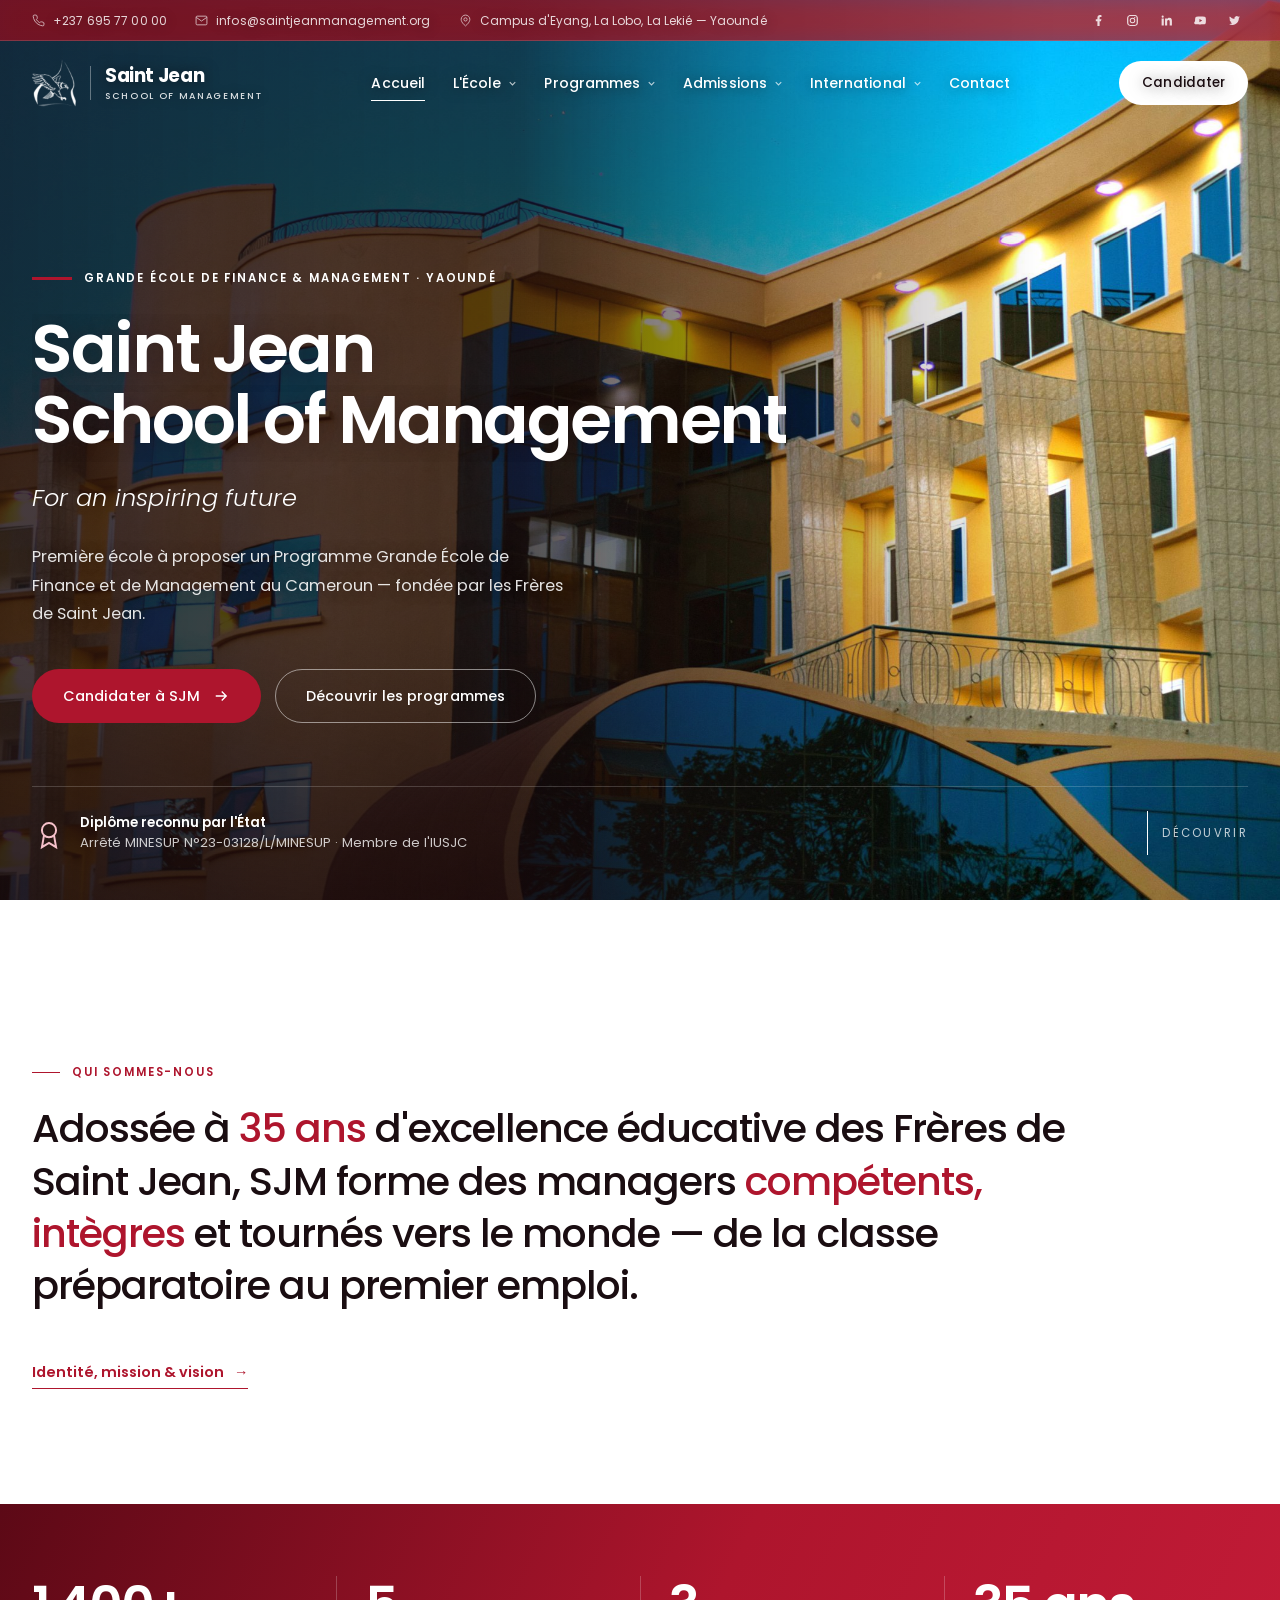
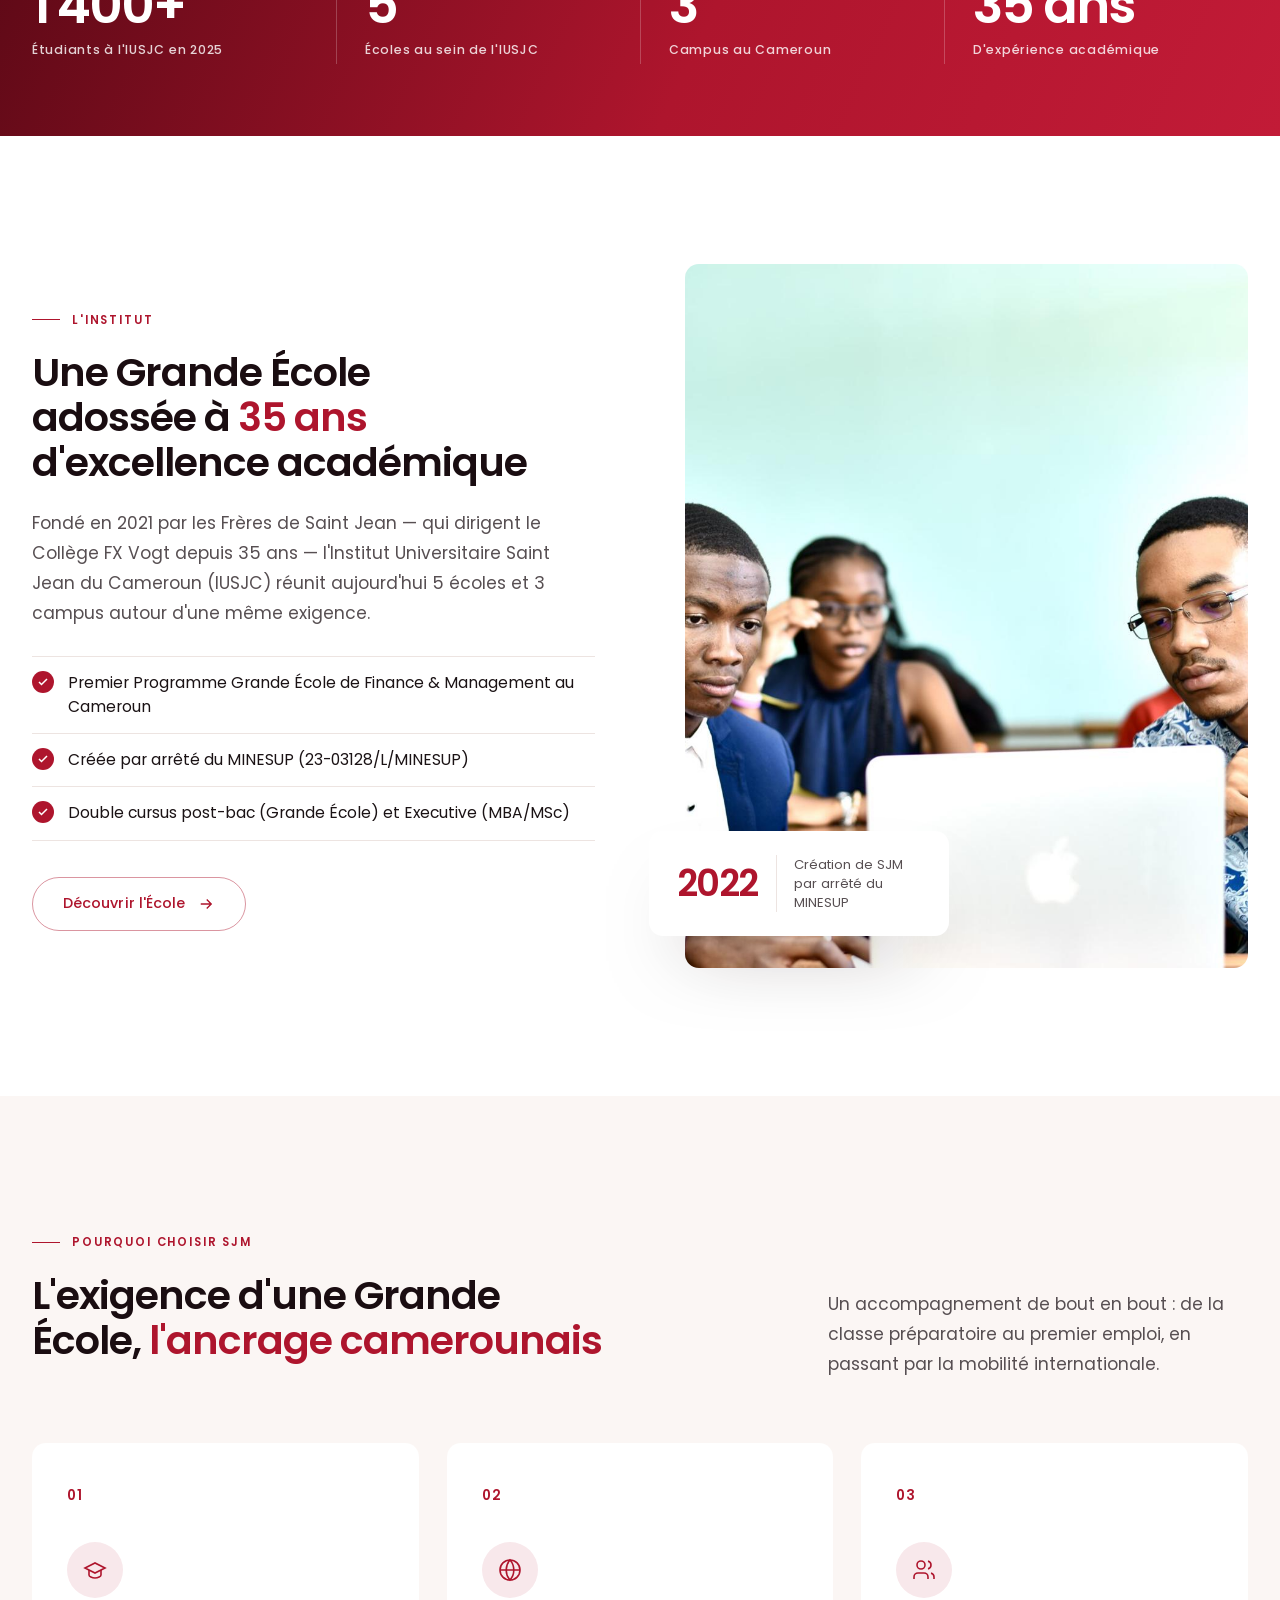
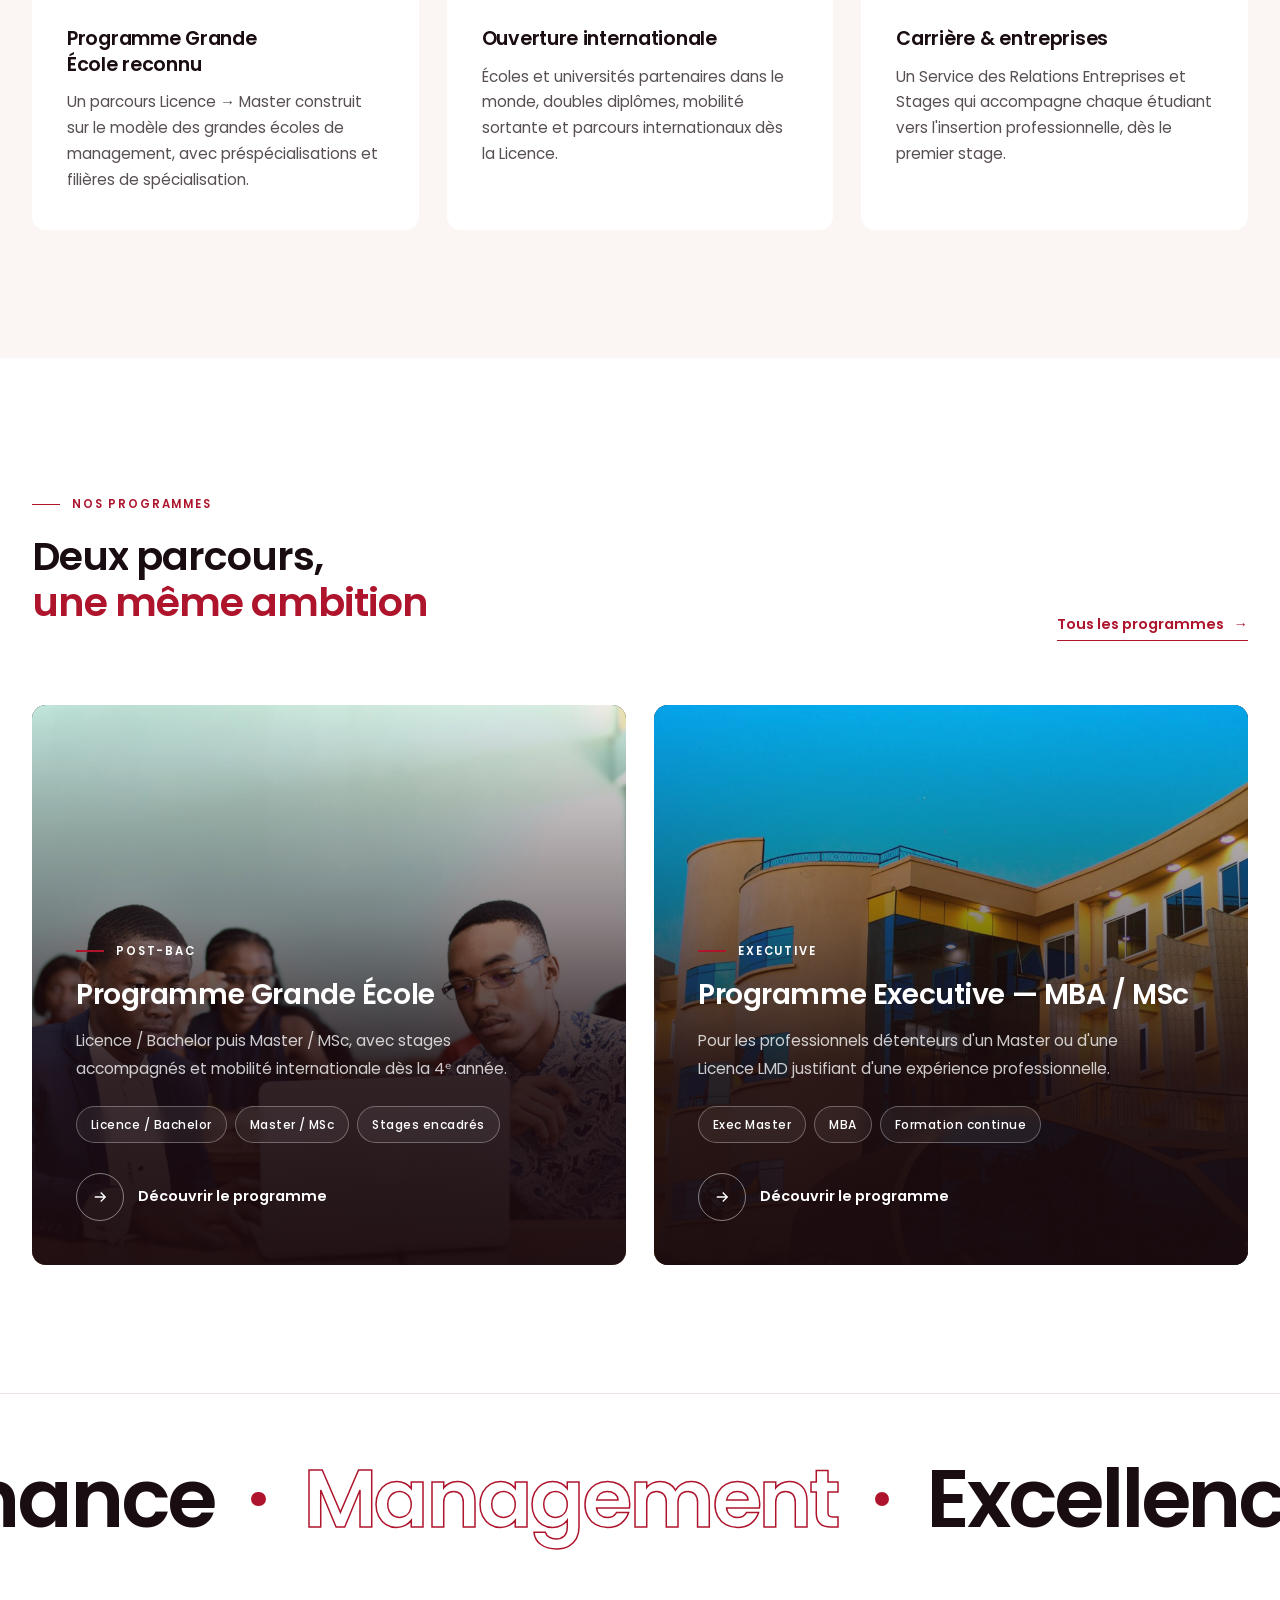
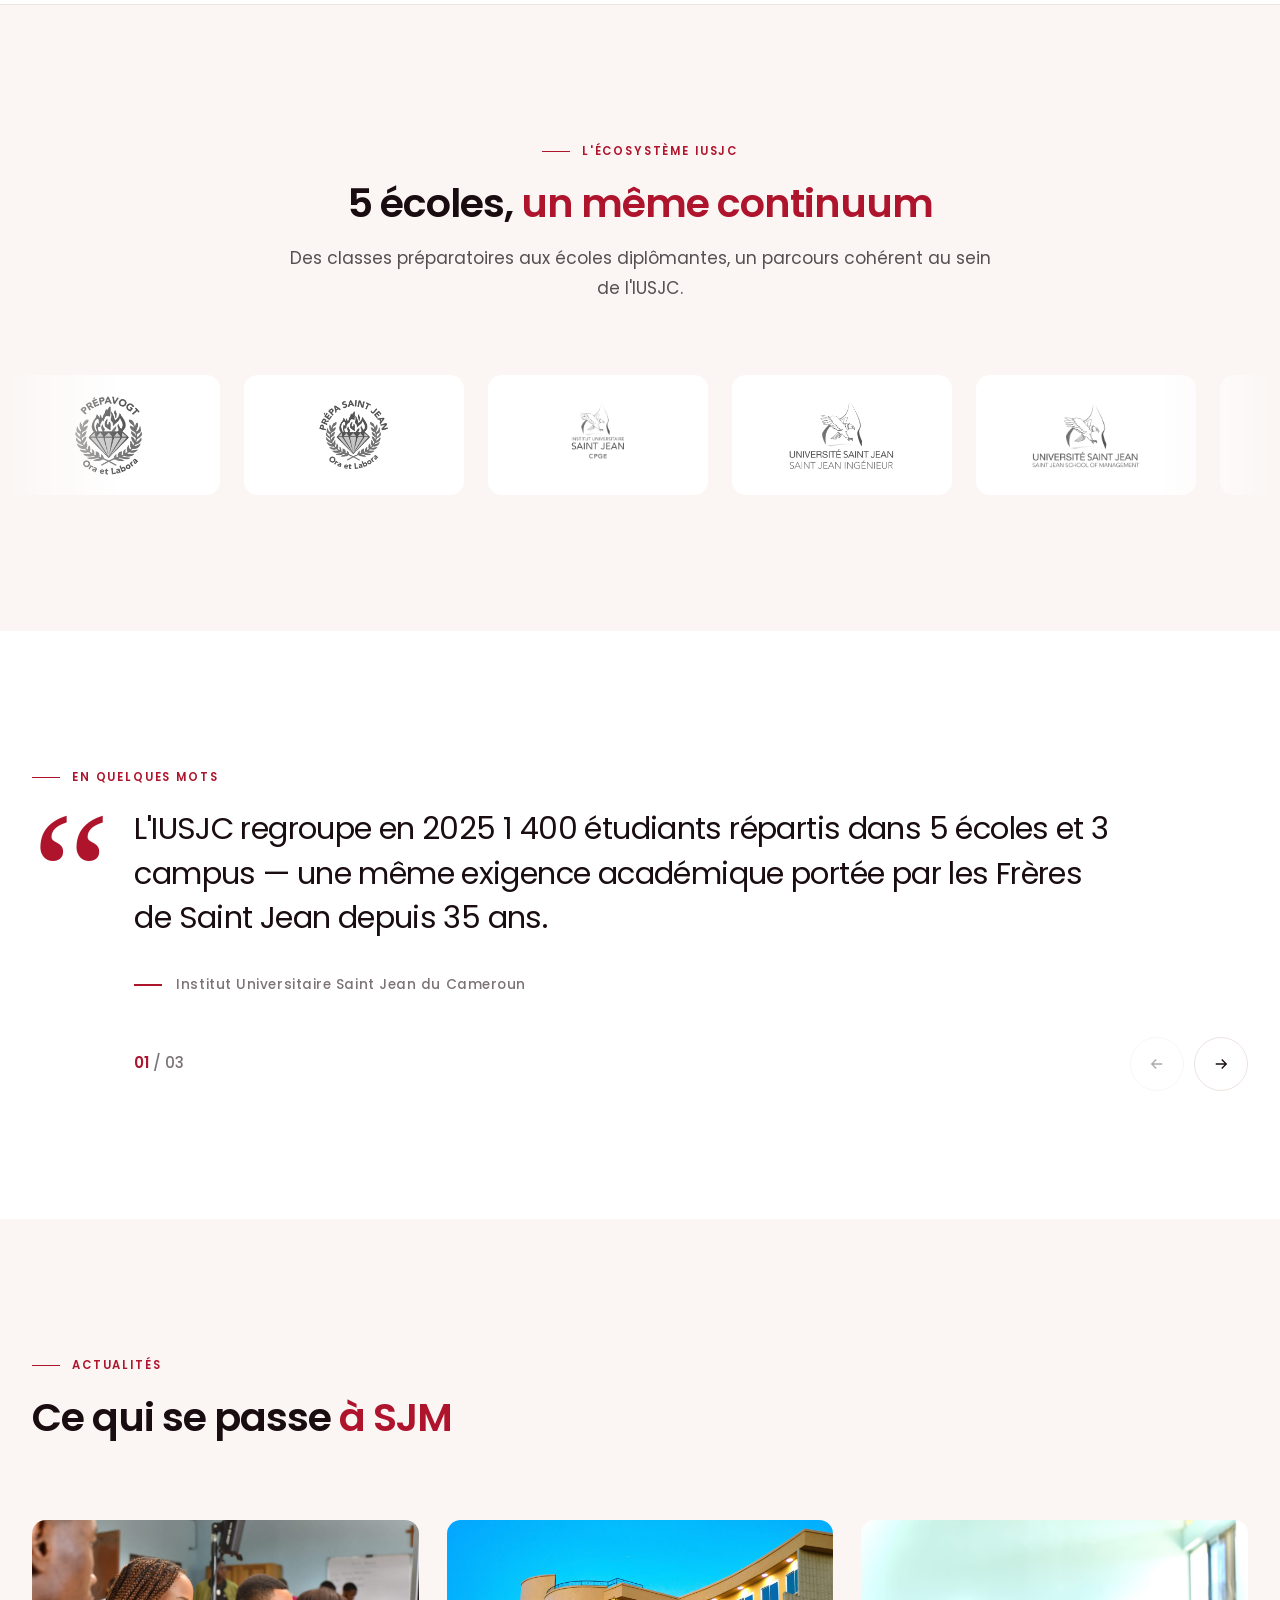
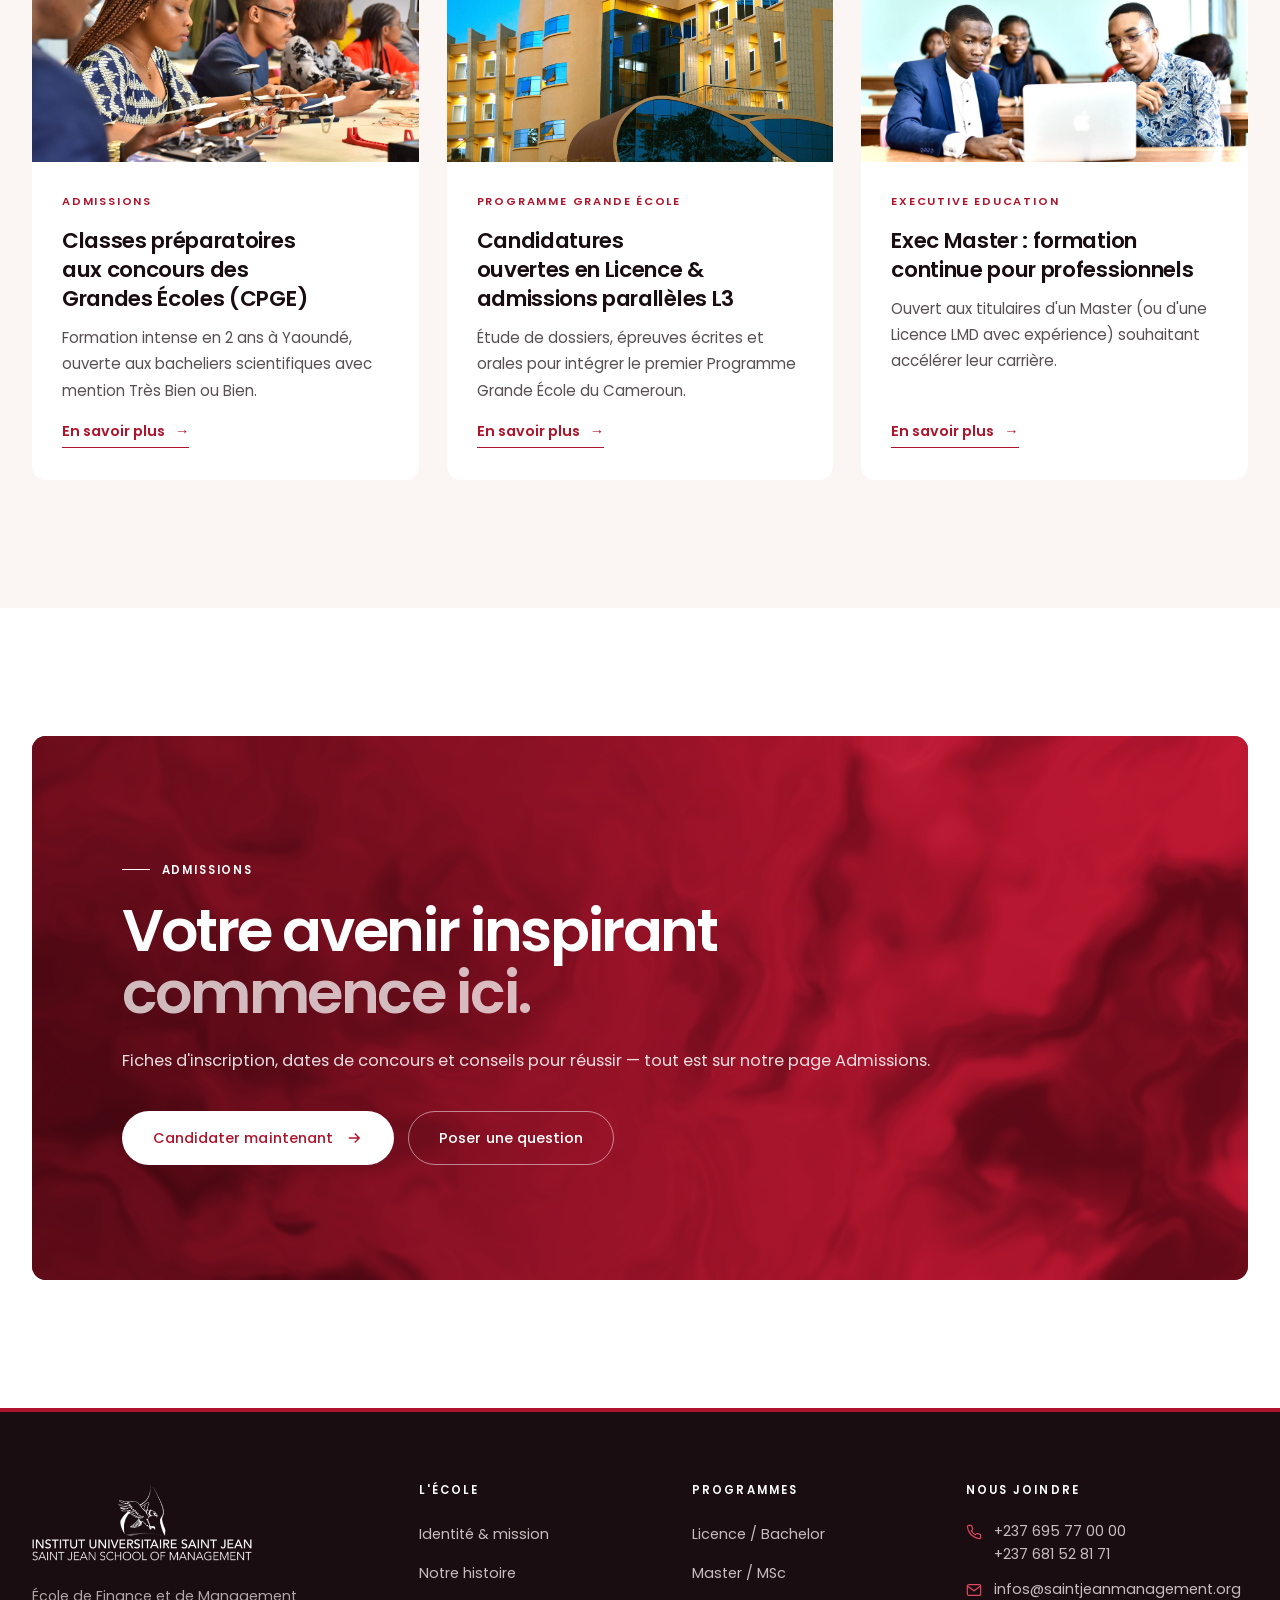
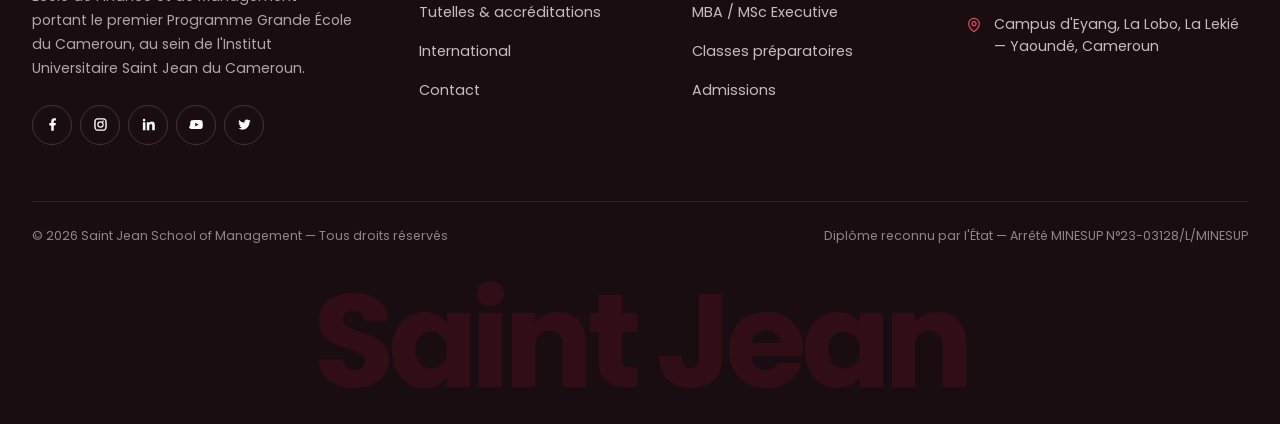
==== index.html @ a239067f "Site Saint Jean School of Management — refonte complète - Design system rouge SJM dominant, typograp" ====
<!DOCTYPE html>
<html lang="fr">
<head>
<meta charset="UTF-8">
<meta name="viewport" content="width=device-width, initial-scale=1.0">
<title>Saint Jean School of Management — Grande École de Finance &amp; Management à Yaoundé</title>
<meta name="description" content="Saint Jean School of Management (SJM), école de Finance et de Management de l'IUSJC à Yaoundé. Programme Grande École, MBA/MSc Executive, ouverture internationale.">
<link rel="icon" href="assets/img/emblem-sjm.png">
<link rel="apple-touch-icon" href="assets/img/emblem-sjm.png">
<link rel="shortcut icon" href="favicon.ico">
<link rel="canonical" href="https://saintjeanmanagement.org/">
<meta name="theme-color" content="#AE152D">
<meta property="og:type" content="website">
<meta property="og:site_name" content="Saint Jean School of Management">
<meta property="og:locale" content="fr_FR">
<meta property="og:url" content="https://saintjeanmanagement.org/">
<meta property="og:title" content="Saint Jean School of Management — Grande École de Finance & Management à Yaoundé">
<meta property="og:description" content="Saint Jean School of Management (SJM), école de Finance et de Management de l'IUSJC à Yaoundé. Programme Grande École, MBA/MSc Executive, ouverture internationale.">
<meta property="og:image" content="https://saintjeanmanagement.org/assets/img/hero-campus.jpg">
<meta name="twitter:card" content="summary_large_image">
<meta name="twitter:title" content="Saint Jean School of Management — Grande École de Finance & Management à Yaoundé">
<meta name="twitter:description" content="Saint Jean School of Management (SJM), école de Finance et de Management de l'IUSJC à Yaoundé. Programme Grande École, MBA/MSc Executive, ouverture internationale.">
<meta name="twitter:image" content="https://saintjeanmanagement.org/assets/img/hero-campus.jpg">
<link rel="preconnect" href="https://fonts.googleapis.com">
<link rel="preconnect" href="https://fonts.gstatic.com" crossorigin>
<link href="https://fonts.googleapis.com/css2?family=Poppins:ital,wght@0,300;0,400;0,500;0,600;0,700;1,300;1,400&display=swap" rel="stylesheet">
<script>document.documentElement.classList.add('js');</script>
<link rel="preload" as="image" href="assets/img/hero-campus.jpg" fetchpriority="high">
<link rel="stylesheet" href="css/style.css">
<script type="application/ld+json">
{
  "@context": "https://schema.org",
  "@type": "CollegeOrUniversity",
  "name": "Saint Jean School of Management",
  "alternateName": "SJM",
  "url": "https://saintjeanmanagement.org/",
  "logo": "https://saintjeanmanagement.org/assets/img/logo-sjm.png",
  "image": "https://saintjeanmanagement.org/assets/img/hero-campus.jpg",
  "description": "Saint Jean School of Management (SJM), école de Finance et de Management de l'IUSJC à Yaoundé. Programme Grande École, MBA/MSc Executive, ouverture internationale.",
  "foundingDate": "2022",
  "address": {
    "@type": "PostalAddress",
    "streetAddress": "Campus d'Eyang, La Lobo, La Lekié",
    "addressLocality": "Yaoundé",
    "addressCountry": "CM"
  },
  "telephone": "+237695770000",
  "email": "infos@saintjeanmanagement.org",
  "sameAs": [
    "https://www.facebook.com/saintjeanmanagement/",
    "https://www.instagram.com/saint_jean_management_/",
    "https://twitter.com/stjeanmanagment",
    "https://www.linkedin.com/company/saint-jean-school-of-management",
    "https://www.youtube.com/@saintjeanschoolofmanagemen8176"
  ],
  "parentOrganization": {
    "@type": "Organization",
    "name": "Institut Universitaire Saint Jean du Cameroun (IUSJC)"
  }
}
</script>
</head>
<body class="page-home">
<a class="skip-link" href="#main">Aller au contenu</a>

<!-- ===================== HEADER ===================== -->
<header class="site-header">
  <div class="header-top">
    <div class="container">
      <div class="header-top-left">
        <a href="tel:+237695770000"><svg viewBox="0 0 24 24" fill="none" stroke="currentColor" stroke-width="1.8"><path d="M22 16.9v3a2 2 0 0 1-2.2 2 19.8 19.8 0 0 1-8.6-3 19.5 19.5 0 0 1-6-6 19.8 19.8 0 0 1-3-8.7A2 2 0 0 1 4.1 2h3a2 2 0 0 1 2 1.7c.1 1 .3 2 .7 3a2 2 0 0 1-.4 2.1L8 10.1a16 16 0 0 0 6 6l1.3-1.3a2 2 0 0 1 2.1-.4c1 .4 2 .6 3 .7a2 2 0 0 1 1.6 2Z"/></svg>+237 695 77 00 00</a>
        <a href="mailto:infos@saintjeanmanagement.org"><svg viewBox="0 0 24 24" fill="none" stroke="currentColor" stroke-width="1.8"><rect x="2" y="4" width="20" height="16" rx="2"/><path d="m22 6-10 7L2 6"/></svg>infos@saintjeanmanagement.org</a>
        <span class="ht-address"><svg viewBox="0 0 24 24" fill="none" stroke="currentColor" stroke-width="1.8"><path d="M20 10c0 6-8 12-8 12s-8-6-8-12a8 8 0 0 1 16 0Z"/><circle cx="12" cy="10" r="3"/></svg>Campus d'Eyang, La Lobo, La Lekié — Yaoundé</span>
      </div>
      <div class="header-top-right">
        <a href="https://www.facebook.com/saintjeanmanagement/" aria-label="Facebook" target="_blank" rel="noopener"><svg viewBox="0 0 24 24" fill="currentColor"><path d="M14 13.5h2.5l1-4H14v-2c0-1.03 0-2 2-2h1.5V2.14C17.17 2.1 15.95 2 14.66 2 11.98 2 10 3.66 10 6.7v2.8H7v4h3V22h4v-8.5z"/></svg></a>
        <a href="https://www.instagram.com/saint_jean_management_/" aria-label="Instagram" target="_blank" rel="noopener"><svg viewBox="0 0 24 24" fill="currentColor"><path d="M12 2c2.7 0 3.06.01 4.12.06 1.06.05 1.79.22 2.43.47.66.26 1.21.6 1.76 1.15.5.5.9 1.1 1.15 1.76.25.64.42 1.37.47 2.43C21.99 8.94 22 9.3 22 12c0 2.7-.01 3.06-.06 4.12-.05 1.06-.22 1.79-.47 2.43a4.9 4.9 0 0 1-1.15 1.76c-.5.5-1.1.9-1.76 1.15-.64.25-1.37.42-2.43.47-1.06.05-1.42.06-4.12.06-2.7 0-3.06-.01-4.12-.06-1.06-.05-1.79-.22-2.43-.47a4.9 4.9 0 0 1-1.76-1.15 4.9 4.9 0 0 1-1.15-1.76c-.25-.64-.42-1.37-.47-2.43C2.01 15.06 2 14.7 2 12c0-2.7.01-3.06.06-4.12.05-1.06.22-1.79.47-2.43.26-.66.6-1.21 1.15-1.76.5-.5 1.1-.9 1.76-1.15.64-.25 1.37-.42 2.43-.47C8.94 2.01 9.3 2 12 2m0 1.8c-2.67 0-2.99.01-4.04.06-.87.04-1.34.18-1.65.3-.42.16-.71.35-1.02.66-.31.31-.5.6-.66 1.02-.12.31-.26.78-.3 1.65C4.28 8.54 4.27 8.86 4.27 12s.01 3.46.06 4.51c.04.87.18 1.34.3 1.65.16.42.35.71.66 1.02.31.31.6.5 1.02.66.31.12.78.26 1.65.3 1.05.05 1.37.06 4.04.06s2.99-.01 4.04-.06c.87-.04 1.34-.18 1.65-.3.42-.16.71-.35 1.02-.66.31-.31.5-.6.66-1.02.12-.31.26-.78.3-1.65.05-1.05.06-1.37.06-4.51s-.01-3.46-.06-4.51c-.04-.87-.18-1.34-.3-1.65a2.7 2.7 0 0 0-.66-1.02 2.7 2.7 0 0 0-1.02-.66c-.31-.12-.78-.26-1.65-.3-1.05-.05-1.37-.06-4.04-.06M12 6.87A5.13 5.13 0 1 1 6.87 12 5.13 5.13 0 0 1 12 6.87m0 1.8a3.33 3.33 0 1 0 3.33 3.33A3.33 3.33 0 0 0 12 8.67m5.34-2.02a1.2 1.2 0 1 1-1.2-1.2 1.2 1.2 0 0 1 1.2 1.2"/></svg></a>
        <a href="https://www.linkedin.com/company/saint-jean-school-of-management" aria-label="LinkedIn" target="_blank" rel="noopener"><svg viewBox="0 0 24 24" fill="currentColor"><path d="M6.94 5a2 2 0 1 1-4-.02 2 2 0 0 1 4 .02M7 8.48H3V21h4zM13.32 8.48H9.34V21h3.94v-6.57c0-1.74.33-3.42 2.48-3.42 2.13 0 2.16 1.98 2.16 3.53V21H22v-7.9c0-3.45-.74-6.1-4.77-6.1-1.94 0-3.24 1.06-3.77 2.07h-.05z"/></svg></a>
        <a href="https://www.youtube.com/@saintjeanschoolofmanagemen8176" aria-label="YouTube" target="_blank" rel="noopener"><svg viewBox="0 0 24 24" fill="currentColor"><path d="m10 15 5.2-3L10 9v6Zm12-3c0 1.9-.2 3.8-.2 3.8s-.2 1.6-.8 2.3c-.8.9-1.7.9-2.1.9-3 .2-7.4.3-7.9.3s-4.9-.1-7.9-.3c-.4 0-1.3 0-2.1-.9-.6-.7-.8-2.3-.8-2.3S2 13.9 2 12s.2-3.8.2-3.8.2-1.6.8-2.3c.8-.9 1.7-.9 2.1-.9C8.1 4.8 12 4.7 12 4.7s3.9.1 6.9.3c.4 0 1.3 0 2.1.9.6.7.8 2.3.8 2.3S22 10.1 22 12Z"/></svg></a>
        <a href="https://twitter.com/stjeanmanagment" aria-label="X (Twitter)" target="_blank" rel="noopener"><svg viewBox="0 0 24 24" fill="currentColor"><path d="M22 5.9c-.7.3-1.5.5-2.3.7.8-.5 1.5-1.3 1.8-2.3-.8.5-1.7.8-2.6 1a4.1 4.1 0 0 0-7 3.7A11.6 11.6 0 0 1 3.4 4.6a4.1 4.1 0 0 0 1.3 5.5c-.7 0-1.3-.2-1.9-.5v.1c0 2 1.4 3.6 3.3 4a4.1 4.1 0 0 1-1.9.1c.5 1.6 2 2.8 3.8 2.9A8.2 8.2 0 0 1 2 18.4a11.6 11.6 0 0 0 6.3 1.8c7.5 0 11.7-6.3 11.7-11.7v-.5c.8-.6 1.5-1.3 2-2.1"/></svg></a>
      </div>
    </div>
  </div>

  <div class="container navbar">
    <a href="index.html" class="brand" aria-label="Saint Jean School of Management — Accueil">
      <span class="brand-emblem">
        <img class="logo-light" src="assets/img/emblem-sjm-white.png" alt="" width="261" height="288" decoding="async">
        <img class="logo-dark" src="assets/img/emblem-sjm.png" alt="" width="261" height="288" decoding="async">
      </span>
      <span class="brand-text"><strong>Saint Jean</strong><span>School of Management</span></span>
    </a>

    <nav class="main-nav" id="main-nav" aria-label="Navigation principale">
      <a href="index.html" class="nav-top-link">Accueil</a>
      <div class="nav-item">
        <div class="nav-top-row">
          <a href="ecole.html" class="nav-top-link">L'École</a>
          <button class="nav-caret-btn" aria-label="Sous-menu L'École" aria-expanded="false"><svg class="nav-caret" viewBox="0 0 24 24" fill="none" stroke="currentColor" stroke-width="2.5"><path d="m6 9 6 6 6-6"/></svg></button>
        </div>
        <div class="dropdown-panel">
          <a href="ecole.html#mission">Identité, Mission, Vision</a>
          <a href="ecole.html#histoire">Notre histoire</a>
          <a href="ecole.html#tutelles">Tutelles &amp; accréditations</a>
        </div>
      </div>
      <div class="nav-item">
        <div class="nav-top-row">
          <a href="programmes.html" class="nav-top-link">Programmes</a>
          <button class="nav-caret-btn" aria-label="Sous-menu Programmes" aria-expanded="false"><svg class="nav-caret" viewBox="0 0 24 24" fill="none" stroke="currentColor" stroke-width="2.5"><path d="m6 9 6 6 6-6"/></svg></button>
        </div>
        <div class="dropdown-panel">
          <a href="programmes.html#grande-ecole">Programme Grande École</a>
          <a href="programmes.html#executive">Programme Executive (MBA/MSc)</a>
          <a href="programmes.html#prepa">Classes préparatoires</a>
        </div>
      </div>
      <div class="nav-item">
        <div class="nav-top-row">
          <a href="admissions.html" class="nav-top-link">Admissions</a>
          <button class="nav-caret-btn" aria-label="Sous-menu Admissions" aria-expanded="false"><svg class="nav-caret" viewBox="0 0 24 24" fill="none" stroke="currentColor" stroke-width="2.5"><path d="m6 9 6 6 6-6"/></svg></button>
        </div>
        <div class="dropdown-panel">
          <a href="admissions.html#post-bac">Admission post-bac</a>
          <a href="admissions.html#parallele-l3">Admission parallèle L3</a>
          <a href="admissions.html#m1">Admission en M1</a>
          <a href="admissions.html#exec-master">Admission Exec Master</a>
        </div>
      </div>
      <div class="nav-item">
        <div class="nav-top-row">
          <a href="international.html" class="nav-top-link">International</a>
          <button class="nav-caret-btn" aria-label="Sous-menu International" aria-expanded="false"><svg class="nav-caret" viewBox="0 0 24 24" fill="none" stroke="currentColor" stroke-width="2.5"><path d="m6 9 6 6 6-6"/></svg></button>
        </div>
        <div class="dropdown-panel">
          <a href="international.html#partenaires">Partenaires dans le monde</a>
          <a href="international.html#mobilite">Mobilité internationale</a>
          <a href="international.html#parcours">Parcours international</a>
        </div>
      </div>
      <a href="contact.html" class="nav-top-link">Contact</a>
      <a href="admissions.html" class="btn btn-primary nav-mobile-cta">Candidater à SJM</a>
    </nav>

    <div class="nav-cta">
      <a href="admissions.html" class="btn btn-primary btn-sm"><span class="txt-full">Candidater</span><span class="txt-short">Candidater</span></a>
      <button class="nav-toggle" aria-label="Ouvrir le menu" aria-expanded="false" aria-controls="main-nav">
        <span></span><span></span><span></span>
      </button>
    </div>
  </div>
</header>

<main id="main">

  <!-- ===================== HERO ===================== -->
  <section class="hero">
    <div class="hero-media" aria-hidden="true">
      <div class="hero-bg" data-parallax="0.18" style="background-image:url('assets/img/hero-campus.jpg')"></div>
    </div>
    <div class="hero-overlay" aria-hidden="true"></div>
    <div class="container hero-inner">
      <div class="hero-content">
        <span class="eyebrow" data-intro style="--i:0">Grande École de Finance &amp; Management · Yaoundé</span>
        <h1><span class="line"><span style="--i:1">Saint Jean</span></span><span class="line"><span style="--i:2">School of Management</span></span></h1>
        <p class="hero-motto" data-intro style="--i:3">For an inspiring future</p>
        <p class="lede" data-intro style="--i:4">Première école à proposer un Programme Grande École de Finance et de Management au Cameroun — fondée par les Frères de Saint Jean.</p>
        <div class="hero-actions" data-intro style="--i:5">
          <a href="admissions.html" class="btn btn-primary" data-magnetic>Candidater à SJM <svg class="btn-arrow" viewBox="0 0 24 24" fill="none" stroke="currentColor" stroke-width="1.8"><path d="M5 12h14M13 6l6 6-6 6"/></svg></a>
          <a href="programmes.html" class="btn btn-ghost-light" data-magnetic>Découvrir les programmes</a>
        </div>
      </div>
      <div class="hero-foot" data-intro style="--i:6">
        <div class="hero-badge">
          <svg viewBox="0 0 24 24" fill="none" stroke="currentColor" stroke-width="1.4"><path d="M12 15a5 5 0 1 0 0-10 5 5 0 0 0 0 10Z"/><path d="M8.5 13.5 7 22l5-3 5 3-1.5-8.5"/></svg>
          <span><strong>Diplôme reconnu par l'État</strong>Arrêté MINESUP N°23-03128/L/MINESUP · Membre de l'IUSJC</span>
        </div>
        <a href="#decouvrir" class="hero-scroll"><span class="hero-scroll-line"></span>Découvrir</a>
      </div>
    </div>
  </section>

  <!-- ===================== MANIFESTE ===================== -->
  <section class="manifesto" id="decouvrir">
    <div class="container">
      <span class="eyebrow" data-animate>Qui sommes-nous</span>
      <p class="manifesto-text" data-words>Adossée à <em>35 ans</em> d'excellence éducative des Frères de Saint Jean, SJM forme des managers <em>compétents, intègres</em> et tournés vers le monde — de la classe préparatoire au premier emploi.</p>
      <div class="manifesto-meta" data-animate>
        <a href="ecole.html" class="text-link">Identité, mission &amp; vision <span class="link-arrow">→</span></a>
      </div>
    </div>
  </section>

  <!-- ===================== STATS ===================== -->
  <section class="stats-strip">
    <div class="container stats-grid">
      <div class="stat-item" data-animate><span class="stat-num"><span data-count="1400" data-suffix="+">0</span></span><span class="stat-label">Étudiants à l'IUSJC en 2025</span></div>
      <div class="stat-item" data-animate data-delay="1"><span class="stat-num"><span data-count="5">0</span></span><span class="stat-label">Écoles au sein de l'IUSJC</span></div>
      <div class="stat-item" data-animate data-delay="2"><span class="stat-num"><span data-count="3">0</span></span><span class="stat-label">Campus au Cameroun</span></div>
      <div class="stat-item" data-animate data-delay="3"><span class="stat-num"><span data-count="35" data-suffix=" ans">0</span></span><span class="stat-label">D'expérience académique</span></div>
    </div>
  </section>

  <!-- ===================== PRESENTATION IUSJC ===================== -->
  <section class="section">
    <div class="container split">
      <div>
        <span class="eyebrow" data-animate>L'Institut</span>
        <h2 data-split>Une Grande École adossée à <em>35 ans</em> d'excellence académique</h2>
        <p class="lede" data-animate>Fondé en 2021 par les Frères de Saint Jean — qui dirigent le Collège FX Vogt depuis 35 ans — l'Institut Universitaire Saint Jean du Cameroun (IUSJC) réunit aujourd'hui 5 écoles et 3 campus autour d'une même exigence.</p>
        <ul class="check-list" data-animate>
          <li><svg viewBox="0 0 24 24" fill="none" stroke="currentColor" stroke-width="2"><path d="M20 6 9 17l-5-5"/></svg> Premier Programme Grande École de Finance &amp; Management au Cameroun</li>
          <li><svg viewBox="0 0 24 24" fill="none" stroke="currentColor" stroke-width="2"><path d="M20 6 9 17l-5-5"/></svg> Créée par arrêté du MINESUP (23-03128/L/MINESUP)</li>
          <li><svg viewBox="0 0 24 24" fill="none" stroke="currentColor" stroke-width="2"><path d="M20 6 9 17l-5-5"/></svg> Double cursus post-bac (Grande École) et Executive (MBA/MSc)</li>
        </ul>
        <div data-animate><a href="ecole.html" class="btn btn-outline" data-magnetic>Découvrir l'École <svg class="btn-arrow" viewBox="0 0 24 24" fill="none" stroke="currentColor" stroke-width="1.8"><path d="M5 12h14M13 6l6 6-6 6"/></svg></a></div>
      </div>
      <div class="split-media">
        <div class="media-frame" data-reveal>
          <img src="assets/img/students-class.jpg" alt="Étudiants de Saint Jean School of Management en cours" width="2000" height="1335" loading="lazy" decoding="async" data-parallax="-0.06">
        </div>
        <div class="badge-card" data-animate data-delay="3">
          <strong>2022</strong>
          <span class="badge-sep"></span>
          <span>Création de SJM par arrêté du MINESUP</span>
        </div>
      </div>
    </div>
  </section>

  <!-- ===================== POURQUOI SJM ===================== -->
  <section class="section section--cream">
    <div class="container">
      <div class="section-head section-head--split">
        <div>
          <span class="eyebrow" data-animate>Pourquoi choisir SJM</span>
          <h2 data-split>L'exigence d'une Grande École, <em>l'ancrage camerounais</em></h2>
        </div>
        <p class="lede" data-animate style="max-width:420px">Un accompagnement de bout en bout&nbsp;: de la classe préparatoire au premier emploi, en passant par la mobilité internationale.</p>
      </div>
      <div class="grid-3">
        <div class="feature-card" data-animate>
          <span class="feature-num">01</span>
          <div class="feature-icon"><svg viewBox="0 0 24 24" fill="none" stroke="currentColor" stroke-width="2"><path d="M22 10 12 5 2 10l10 5 10-5Z"/><path d="M6 12v5c0 1.5 3 3 6 3s6-1.5 6-3v-5"/></svg></div>
          <h3>Programme Grande École reconnu</h3>
          <p>Un parcours Licence → Master construit sur le modèle des grandes écoles de management, avec préspécialisations et filières de spécialisation.</p>
        </div>
        <div class="feature-card" data-animate data-delay="1">
          <span class="feature-num">02</span>
          <div class="feature-icon"><svg viewBox="0 0 24 24" fill="none" stroke="currentColor" stroke-width="2"><circle cx="12" cy="12" r="10"/><path d="M2 12h20M12 2a15 15 0 0 1 0 20 15 15 0 0 1 0-20Z"/></svg></div>
          <h3>Ouverture internationale</h3>
          <p>Écoles et universités partenaires dans le monde, doubles diplômes, mobilité sortante et parcours internationaux dès la Licence.</p>
        </div>
        <div class="feature-card" data-animate data-delay="2">
          <span class="feature-num">03</span>
          <div class="feature-icon"><svg viewBox="0 0 24 24" fill="none" stroke="currentColor" stroke-width="2"><path d="M16 21v-2a4 4 0 0 0-4-4H6a4 4 0 0 0-4 4v2"/><circle cx="9" cy="7" r="4"/><path d="M22 21v-2a4 4 0 0 0-3-3.87M16 3.13a4 4 0 0 1 0 7.75"/></svg></div>
          <h3>Carrière &amp; entreprises</h3>
          <p>Un Service des Relations Entreprises et Stages qui accompagne chaque étudiant vers l'insertion professionnelle, dès le premier stage.</p>
        </div>
      </div>
    </div>
  </section>

  <!-- ===================== PROGRAMMES ===================== -->
  <section class="section">
    <div class="container">
      <div class="section-head section-head--split">
        <div>
          <span class="eyebrow" data-animate>Nos programmes</span>
          <h2 data-split>Deux parcours, <em>une&nbsp;même ambition</em></h2>
        </div>
        <a href="programmes.html" class="text-link" data-animate>Tous les programmes <span class="link-arrow">→</span></a>
      </div>
      <div class="grid-2">
        <a href="programmes.html#grande-ecole" class="program-card" data-animate>
          <div class="program-card-media" style="background-image:url('assets/img/students-class.jpg')"></div>
          <div class="program-card-body">
            <span class="eyebrow">Post-bac</span>
            <h3>Programme Grande École</h3>
            <p>Licence / Bachelor puis Master / MSc, avec stages accompagnés et mobilité internationale dès la 4ᵉ année.</p>
            <ul class="program-list">
              <li>Licence / Bachelor</li>
              <li>Master / MSc</li>
              <li>Stages encadrés</li>
            </ul>
            <span class="program-card-cta"><span class="circle"><svg viewBox="0 0 24 24" fill="none" stroke="currentColor" stroke-width="1.8"><path d="M5 12h14M13 6l6 6-6 6"/></svg></span>Découvrir le programme</span>
          </div>
        </a>
        <a href="programmes.html#executive" class="program-card" data-animate data-delay="1">
          <div class="program-card-media" style="background-image:url('assets/img/campus-2.jpg')"></div>
          <div class="program-card-body">
            <span class="eyebrow">Executive</span>
            <h3>Programme Executive — MBA / MSc</h3>
            <p>Pour les professionnels détenteurs d'un Master ou d'une Licence LMD justifiant d'une expérience professionnelle.</p>
            <ul class="program-list">
              <li>Exec Master</li>
              <li>MBA</li>
              <li>Formation continue</li>
            </ul>
            <span class="program-card-cta"><span class="circle"><svg viewBox="0 0 24 24" fill="none" stroke="currentColor" stroke-width="1.8"><path d="M5 12h14M13 6l6 6-6 6"/></svg></span>Découvrir le programme</span>
          </div>
        </a>
      </div>
    </div>
  </section>

  <!-- ===================== BANDEAU DEFILANT ===================== -->
  <div class="text-marquee" aria-hidden="true">
    <div class="text-marquee-track" data-velocity-marquee>
      <span class="text-marquee-item">Finance</span>
      <span class="text-marquee-item">Management</span>
      <span class="text-marquee-item">Excellence</span>
      <span class="text-marquee-item">International</span>
      <span class="text-marquee-item">Intégrité</span>
      <span class="text-marquee-item">Leadership</span>
    </div>
  </div>

  <!-- ===================== ECOLES DU GROUPE ===================== -->
  <section class="section section--cream">
    <div class="container">
      <div class="section-head center">
        <span class="eyebrow" data-animate>L'écosystème IUSJC</span>
        <h2 data-split>5 écoles, <em>un même continuum</em></h2>
        <p class="lede" data-animate>Des classes préparatoires aux écoles diplômantes, un parcours cohérent au sein de l'IUSJC.</p>
      </div>
    </div>
    <div class="logos-strip marquee" data-animate>
      <div class="marquee-track">
        <div class="logo-pill"><img src="assets/img/partners/prepavogt.png" alt="PrépaVogt" width="150" height="150"></div>
        <div class="logo-pill"><img src="assets/img/partners/prepa-saint-jean.png" alt="Prépa Saint Jean" width="150" height="150"></div>
        <div class="logo-pill"><img src="assets/img/partners/cpge.png" alt="CPGE Yaoundé" width="593" height="421"></div>
        <div class="logo-pill"><img src="assets/img/partners/sji.png" alt="Saint Jean Ingénieur" width="200" height="150"></div>
        <div class="logo-pill"><img src="assets/img/partners/sjm.png" alt="Saint Jean Management" width="330" height="220"></div>
        <div class="logo-pill" aria-hidden="true"><img src="assets/img/partners/prepavogt.png" alt="" width="150" height="150"></div>
        <div class="logo-pill" aria-hidden="true"><img src="assets/img/partners/prepa-saint-jean.png" alt="" width="150" height="150"></div>
        <div class="logo-pill" aria-hidden="true"><img src="assets/img/partners/cpge.png" alt="" width="593" height="421"></div>
        <div class="logo-pill" aria-hidden="true"><img src="assets/img/partners/sji.png" alt="" width="200" height="150"></div>
        <div class="logo-pill" aria-hidden="true"><img src="assets/img/partners/sjm.png" alt="" width="330" height="220"></div>
      </div>
    </div>
  </section>

  <!-- ===================== PAROLES ===================== -->
  <section class="section">
    <div class="container">
      <span class="eyebrow" data-animate>En quelques mots</span>
      <div class="testimonial-carousel" data-animate>
        <div class="testimonial-track">
          <div class="testimonial">
            <blockquote>L'IUSJC regroupe en 2025 1 400 étudiants répartis dans 5 écoles et 3 campus — une même exigence académique portée par les Frères de Saint Jean depuis 35 ans.</blockquote>
            <cite>Institut Universitaire Saint Jean du Cameroun</cite>
          </div>
          <div class="testimonial">
            <blockquote>Saint Jean School of Management est la première école à proposer un Programme Grande École de Finance et de Management au Cameroun, créée par arrêté du MINESUP en 2022.</blockquote>
            <cite>Saint Jean School of Management</cite>
          </div>
          <div class="testimonial">
            <blockquote>Nos étudiants sont accompagnés du premier stage à l'insertion professionnelle par le Service des Relations Entreprises et Stages, avec des mobilités internationales dès la 4ᵉ année.</blockquote>
            <cite>Service des Relations Entreprises et Stages</cite>
          </div>
        </div>
        <div class="carousel-foot">
          <span class="carousel-count"><b data-carousel-current>01</b> / <span data-carousel-total>03</span></span>
          <div class="carousel-controls">
            <button type="button" class="carousel-btn" data-carousel-prev aria-label="Citation précédente"><svg viewBox="0 0 24 24" fill="none" stroke="currentColor" stroke-width="1.8"><path d="M19 12H5M11 18l-6-6 6-6"/></svg></button>
            <button type="button" class="carousel-btn" data-carousel-next aria-label="Citation suivante"><svg viewBox="0 0 24 24" fill="none" stroke="currentColor" stroke-width="1.8"><path d="M5 12h14M13 6l6 6-6 6"/></svg></button>
          </div>
        </div>
      </div>
    </div>
  </section>

  <!-- ===================== ACTUALITES ===================== -->
  <section class="section section--cream">
    <div class="container">
      <div class="section-head section-head--split">
        <div>
          <span class="eyebrow" data-animate>Actualités</span>
          <h2 data-split>Ce qui se passe <em>à SJM</em></h2>
        </div>
        <a href="admissions.html" class="text-link" data-animate>Toutes les admissions <span class="link-arrow">→</span></a>
      </div>
      <div class="grid-3">
        <article class="news-card" data-animate>
          <div class="news-media"><img class="gallery-img" src="assets/img/students-1.jpg" alt="Classe préparatoire aux concours des grandes écoles" width="1200" height="800" loading="lazy" decoding="async"></div>
          <div class="news-card-body">
            <span class="news-date">Admissions</span>
            <h3>Classes préparatoires aux concours des Grandes Écoles (CPGE)</h3>
            <p>Formation intense en 2 ans à Yaoundé, ouverte aux bacheliers scientifiques avec mention Très Bien ou Bien.</p>
            <a href="admissions.html" class="text-link news-link">En savoir plus <span class="link-arrow">→</span></a>
          </div>
        </article>
        <article class="news-card" data-animate data-delay="1">
          <div class="news-media"><img class="gallery-img" src="assets/img/campus-2.jpg" alt="Campus d'Eyang — Programme Grande École SJM" width="1400" height="934" loading="lazy" decoding="async"></div>
          <div class="news-card-body">
            <span class="news-date">Programme Grande École</span>
            <h3>Candidatures ouvertes en Licence &amp; admissions parallèles L3</h3>
            <p>Étude de dossiers, épreuves écrites et orales pour intégrer le premier Programme Grande École du Cameroun.</p>
            <a href="admissions.html" class="text-link news-link">En savoir plus <span class="link-arrow">→</span></a>
          </div>
        </article>
        <article class="news-card" data-animate data-delay="2">
          <div class="news-media"><img class="gallery-img" src="assets/img/students-class.jpg" alt="Programme Executive MBA / MSc" width="2000" height="1335" loading="lazy" decoding="async"></div>
          <div class="news-card-body">
            <span class="news-date">Executive Education</span>
            <h3>Exec Master&nbsp;: formation continue pour professionnels</h3>
            <p>Ouvert aux titulaires d'un Master (ou d'une Licence LMD avec expérience) souhaitant accélérer leur carrière.</p>
            <a href="admissions.html#exec-master" class="text-link news-link">En savoir plus <span class="link-arrow">→</span></a>
          </div>
        </article>
      </div>
    </div>
  </section>

  <!-- ===================== CTA ===================== -->
  <section class="section">
    <div class="container">
      <div class="cta-banner cta-banner--xl" data-animate>
        <div>
          <span class="eyebrow" style="color:var(--sky)">Admissions</span>
          <h2>Votre avenir inspirant <em>commence ici.</em></h2>
          <p>Fiches d'inscription, dates de concours et conseils pour réussir — tout est sur notre page Admissions.</p>
        </div>
        <div class="cta-actions">
          <a href="admissions.html" class="btn btn-white" data-magnetic>Candidater maintenant <svg class="btn-arrow" viewBox="0 0 24 24" fill="none" stroke="currentColor" stroke-width="1.8"><path d="M5 12h14M13 6l6 6-6 6"/></svg></a>
          <a href="contact.html" class="btn btn-ghost-light" data-magnetic>Poser une question</a>
        </div>
      </div>
    </div>
  </section>

</main>

<!-- ===================== FOOTER ===================== -->
<footer class="site-footer">
  <div class="container footer-top">
    <div class="footer-brand">
      <img src="assets/img/logo-sjm-white.png" alt="Institut Universitaire Saint Jean — Saint Jean School of Management" width="403" height="140" loading="lazy" decoding="async">
      <p>École de Finance et de Management portant le premier Programme Grande École du Cameroun, au sein de l'Institut Universitaire Saint Jean du Cameroun.</p>
      <div class="footer-social">
        <a href="https://www.facebook.com/saintjeanmanagement/" aria-label="Facebook" target="_blank" rel="noopener"><svg viewBox="0 0 24 24" fill="currentColor"><path d="M14 13.5h2.5l1-4H14v-2c0-1.03 0-2 2-2h1.5V2.14C17.17 2.1 15.95 2 14.66 2 11.98 2 10 3.66 10 6.7v2.8H7v4h3V22h4v-8.5z"/></svg></a>
        <a href="https://www.instagram.com/saint_jean_management_/" aria-label="Instagram" target="_blank" rel="noopener"><svg viewBox="0 0 24 24" fill="currentColor"><path d="M12 2c2.7 0 3.06.01 4.12.06 1.06.05 1.79.22 2.43.47.66.26 1.21.6 1.76 1.15.5.5.9 1.1 1.15 1.76.25.64.42 1.37.47 2.43C21.99 8.94 22 9.3 22 12c0 2.7-.01 3.06-.06 4.12-.05 1.06-.22 1.79-.47 2.43a4.9 4.9 0 0 1-1.15 1.76c-.5.5-1.1.9-1.76 1.15-.64.25-1.37.42-2.43.47-1.06.05-1.42.06-4.12.06-2.7 0-3.06-.01-4.12-.06-1.06-.05-1.79-.22-2.43-.47a4.9 4.9 0 0 1-1.76-1.15 4.9 4.9 0 0 1-1.15-1.76c-.25-.64-.42-1.37-.47-2.43C2.01 15.06 2 14.7 2 12c0-2.7.01-3.06.06-4.12.05-1.06.22-1.79.47-2.43.26-.66.6-1.21 1.15-1.76.5-.5 1.1-.9 1.76-1.15.64-.25 1.37-.42 2.43-.47C8.94 2.01 9.3 2 12 2m0 1.8c-2.67 0-2.99.01-4.04.06-.87.04-1.34.18-1.65.3-.42.16-.71.35-1.02.66-.31.31-.5.6-.66 1.02-.12.31-.26.78-.3 1.65C4.28 8.54 4.27 8.86 4.27 12s.01 3.46.06 4.51c.04.87.18 1.34.3 1.65.16.42.35.71.66 1.02.31.31.6.5 1.02.66.31.12.78.26 1.65.3 1.05.05 1.37.06 4.04.06s2.99-.01 4.04-.06c.87-.04 1.34-.18 1.65-.3.42-.16.71-.35 1.02-.66.31-.31.5-.6.66-1.02.12-.31.26-.78.3-1.65.05-1.05.06-1.37.06-4.51s-.01-3.46-.06-4.51c-.04-.87-.18-1.34-.3-1.65a2.7 2.7 0 0 0-.66-1.02 2.7 2.7 0 0 0-1.02-.66c-.31-.12-.78-.26-1.65-.3-1.05-.05-1.37-.06-4.04-.06M12 6.87A5.13 5.13 0 1 1 6.87 12 5.13 5.13 0 0 1 12 6.87m0 1.8a3.33 3.33 0 1 0 3.33 3.33A3.33 3.33 0 0 0 12 8.67m5.34-2.02a1.2 1.2 0 1 1-1.2-1.2 1.2 1.2 0 0 1 1.2 1.2"/></svg></a>
        <a href="https://www.linkedin.com/company/saint-jean-school-of-management" aria-label="LinkedIn" target="_blank" rel="noopener"><svg viewBox="0 0 24 24" fill="currentColor"><path d="M6.94 5a2 2 0 1 1-4-.02 2 2 0 0 1 4 .02M7 8.48H3V21h4zM13.32 8.48H9.34V21h3.94v-6.57c0-1.74.33-3.42 2.48-3.42 2.13 0 2.16 1.98 2.16 3.53V21H22v-7.9c0-3.45-.74-6.1-4.77-6.1-1.94 0-3.24 1.06-3.77 2.07h-.05z"/></svg></a>
        <a href="https://www.youtube.com/@saintjeanschoolofmanagemen8176" aria-label="YouTube" target="_blank" rel="noopener"><svg viewBox="0 0 24 24" fill="currentColor"><path d="m10 15 5.2-3L10 9v6Zm12-3c0 1.9-.2 3.8-.2 3.8s-.2 1.6-.8 2.3c-.8.9-1.7.9-2.1.9-3 .2-7.4.3-7.9.3s-4.9-.1-7.9-.3c-.4 0-1.3 0-2.1-.9-.6-.7-.8-2.3-.8-2.3S2 13.9 2 12s.2-3.8.2-3.8.2-1.6.8-2.3c.8-.9 1.7-.9 2.1-.9C8.1 4.8 12 4.7 12 4.7s3.9.1 6.9.3c.4 0 1.3 0 2.1.9.6.7.8 2.3.8 2.3S22 10.1 22 12Z"/></svg></a>
        <a href="https://twitter.com/stjeanmanagment" aria-label="X (Twitter)" target="_blank" rel="noopener"><svg viewBox="0 0 24 24" fill="currentColor"><path d="M22 5.9c-.7.3-1.5.5-2.3.7.8-.5 1.5-1.3 1.8-2.3-.8.5-1.7.8-2.6 1a4.1 4.1 0 0 0-7 3.7A11.6 11.6 0 0 1 3.4 4.6a4.1 4.1 0 0 0 1.3 5.5c-.7 0-1.3-.2-1.9-.5v.1c0 2 1.4 3.6 3.3 4a4.1 4.1 0 0 1-1.9.1c.5 1.6 2 2.8 3.8 2.9A8.2 8.2 0 0 1 2 18.4a11.6 11.6 0 0 0 6.3 1.8c7.5 0 11.7-6.3 11.7-11.7v-.5c.8-.6 1.5-1.3 2-2.1"/></svg></a>
      </div>
    </div>
    <div class="footer-col">
      <h4>L'École</h4>
      <ul>
        <li><a href="ecole.html#mission">Identité &amp; mission</a></li>
        <li><a href="ecole.html#histoire">Notre histoire</a></li>
        <li><a href="ecole.html#tutelles">Tutelles &amp; accréditations</a></li>
        <li><a href="international.html">International</a></li>
        <li><a href="contact.html">Contact</a></li>
      </ul>
    </div>
    <div class="footer-col">
      <h4>Programmes</h4>
      <ul>
        <li><a href="programmes.html#grande-ecole">Licence / Bachelor</a></li>
        <li><a href="programmes.html#grande-ecole">Master / MSc</a></li>
        <li><a href="programmes.html#executive">MBA / MSc Executive</a></li>
        <li><a href="programmes.html#prepa">Classes préparatoires</a></li>
        <li><a href="admissions.html">Admissions</a></li>
      </ul>
    </div>
    <div class="footer-col">
      <h4>Nous joindre</h4>
      <ul class="footer-contact">
        <li><svg viewBox="0 0 24 24" fill="none" stroke="currentColor" stroke-width="1.8"><path d="M22 16.9v3a2 2 0 0 1-2.2 2 19.8 19.8 0 0 1-8.6-3 19.5 19.5 0 0 1-6-6 19.8 19.8 0 0 1-3-8.7A2 2 0 0 1 4.1 2h3a2 2 0 0 1 2 1.7c.1 1 .3 2 .7 3a2 2 0 0 1-.4 2.1L8 10.1a16 16 0 0 0 6 6l1.3-1.3a2 2 0 0 1 2.1-.4c1 .4 2 .6 3 .7a2 2 0 0 1 1.6 2Z"/></svg><span><a href="tel:+237695770000">+237 695 77 00 00</a><br><a href="tel:+237681528171">+237 681 52 81 71</a></span></li>
        <li><svg viewBox="0 0 24 24" fill="none" stroke="currentColor" stroke-width="1.8"><rect x="2" y="4" width="20" height="16" rx="2"/><path d="m22 6-10 7L2 6"/></svg><span><a href="mailto:infos@saintjeanmanagement.org">infos@saintjeanmanagement.org</a></span></li>
        <li><svg viewBox="0 0 24 24" fill="none" stroke="currentColor" stroke-width="1.8"><path d="M20 10c0 6-8 12-8 12s-8-6-8-12a8 8 0 0 1 16 0Z"/><circle cx="12" cy="10" r="3"/></svg><span>Campus d'Eyang, La Lobo, La Lekié — Yaoundé, Cameroun</span></li>
      </ul>
    </div>
  </div>
  <div class="container footer-bottom">
    <span>© <span data-year>2026</span> Saint Jean School of Management — Tous droits réservés</span>
    <span>Diplôme reconnu par l'État — Arrêté MINESUP N°23-03128/L/MINESUP</span>
  </div>
  <div class="footer-wordmark" aria-hidden="true">Saint Jean</div>
</footer>

<script src="js/main.js"></script>
</body>
</html>
---- css/style.css ----
/* ==========================================================================
   Saint Jean School of Management — feuille de style principale
   Palette de marque : rouge #AE152D / marine #10386B / ciel #6EC1E4
   Typographie : Poppins (titres, texte & interface)
   ========================================================================== */

:root{
  --red: #AE152D;
  --red-dark: #8A0F22;
  --red-light: #F8E8EB;
  --red-deep: #5C0916;
  --navy: #10386B;            /* bleu institutionnel : usage secondaire uniquement */
  --navy-dark: #2A1419;
  --navy-ink: #1A0D11;        /* noir chaud (textes forts, fonds sombres) */
  --sky: #F6C1CA;             /* rose clair : accents sur fond sombre ou rouge */
  --ink: #1A1214;
  --ink-soft: #574F52;
  --ink-mute: #7C7376;
  --paper: #FFFFFF;
  --cream: #FBF6F4;
  --line: #EDE4E1;
  --line-cool: #E3E8EF;

  --font-display: "Poppins", -apple-system, "Segoe UI", Roboto, Helvetica, Arial, sans-serif;
  --font-body: "Poppins", -apple-system, "Segoe UI", Roboto, Helvetica, Arial, sans-serif;

  --container: 1240px;
  --gutter: 32px;
  --radius: 6px;
  --radius-lg: 14px;
  --shadow-soft: 0 30px 60px -34px rgba(26,10,14,.42);
  --shadow-lift: 0 40px 80px -40px rgba(26,10,14,.55);
  --ease-out: cubic-bezier(.16,1,.3,1);
  --ease-io: cubic-bezier(.65,0,.35,1);
  --header-h: 84px;
}

*,*::before,*::after{ box-sizing:border-box; }
html{ scroll-behavior:smooth; -webkit-text-size-adjust:100%; }
section[id], .accordion-item[id]{ scroll-margin-top:100px; }
body{
  margin:0;
  font-family:var(--font-body);
  font-size:.97rem;
  font-weight:400;
  color:var(--ink);
  background:var(--paper);
  line-height:1.75;
  -webkit-font-smoothing:antialiased;
  -moz-osx-font-smoothing:grayscale;
  text-rendering:optimizeLegibility;
  overflow-x:clip;
}
img{ max-width:100%; height:auto; display:block; }
a{ color:inherit; text-decoration:none; }
ul{ margin:0; padding:0; list-style:none; }
button{ font:inherit; }
::selection{ background:var(--red); color:#fff; }
:focus-visible{ outline:2px solid var(--red); outline-offset:3px; border-radius:2px; }

h1,h2,h3,h4{
  font-family:var(--font-display);
  font-weight:600;
  line-height:1.14;
  margin:0 0 .5em;
  color:var(--navy-ink);
  letter-spacing:-.025em;
  text-wrap:balance;
}
h1{ font-size:clamp(2.3rem, 4.6vw, 3.9rem); letter-spacing:-.03em; line-height:1.08; }
h2{ font-size:clamp(1.8rem, 3.1vw, 2.7rem); }
h3{ font-size:1.2rem; line-height:1.35; letter-spacing:-.015em; }
h2 em, h1 em{ font-style:normal; color:var(--red); }
p{ margin:0 0 1em; text-wrap:pretty; }
strong{ font-weight:600; }

.container{
  width:100%;
  max-width:calc(var(--container) + var(--gutter) * 2);
  margin-inline:auto;
  padding-inline:var(--gutter);
}
@media (max-width:640px){ :root{ --gutter:20px; } }

.eyebrow{
  display:inline-flex;
  align-items:center;
  gap:12px;
  font-family:var(--font-body);
  font-size:.72rem;
  font-weight:600;
  letter-spacing:.16em;
  text-transform:uppercase;
  color:var(--red);
  margin-bottom:22px;
  line-height:1.4;
}
.eyebrow::before{
  content:"";
  width:28px; height:1px;
  background:currentColor;
  flex:0 0 auto;
}
.center .eyebrow{ justify-content:center; }
.section{ padding:clamp(80px, 10vw, 136px) 0; position:relative; }
.section--tight{ padding:clamp(56px, 7vw, 88px) 0; }
.section--cream{ background:var(--cream); }
.section--navy{ background:var(--navy-ink); color:#D6CACD; }
.section--navy h2, .section--navy h3{ color:#fff; }
.section--navy .eyebrow{ color:var(--sky); }
.section--navy .lede{ color:#C9BCBF; }
.section-head{
  max-width:720px;
  margin-bottom:clamp(44px, 5vw, 64px);
}
.section-head.center{ margin-inline:auto; text-align:center; }
.section-head .lede{ margin-bottom:0; }
.section-head--split{
  max-width:none;
  display:flex; justify-content:space-between; align-items:flex-end; gap:32px; flex-wrap:wrap;
}
.section-head--split > div{ max-width:680px; }
.section-head h2{ margin-bottom:.4em; }
.lede{ font-size:1.075rem; color:var(--ink-soft); line-height:1.75; font-weight:400; }

/* ==========================================================================
   Boutons
   ========================================================================== */
.btn{
  --btn-bg: var(--navy);
  --btn-fg: #fff;
  --btn-fill: var(--navy-ink);
  position:relative;
  display:inline-flex;
  align-items:center;
  justify-content:center;
  gap:12px;
  height:54px;
  padding:0 30px;
  border-radius:999px;
  font-family:var(--font-body);
  font-weight:500;
  font-size:.9rem;
  letter-spacing:.005em;
  line-height:1;
  color:var(--btn-fg);
  background:var(--btn-bg);
  border:1px solid transparent;
  cursor:pointer;
  overflow:hidden;
  isolation:isolate;
  white-space:nowrap;
  transition:color .45s var(--ease-out), border-color .45s var(--ease-out), box-shadow .45s var(--ease-out), transform .6s var(--ease-out);
}
.btn::before{
  content:"";
  position:absolute; inset:0;
  background:var(--btn-fill);
  border-radius:inherit;
  transform:translateY(101%);
  transition:transform .55s var(--ease-out);
  z-index:-1;
}
.btn:hover::before{ transform:translateY(0); }
.btn .btn-arrow{
  width:18px; height:18px; flex:0 0 auto;
  transition:transform .45s var(--ease-out);
}
.btn:hover .btn-arrow{ transform:translateX(4px); }
.btn-primary{ --btn-bg:var(--red); --btn-fill:var(--red-dark); }
.btn-primary:hover{ box-shadow:0 18px 34px -16px rgba(174,21,45,.65); }
.btn-navy{ --btn-bg:var(--navy-ink); --btn-fill:var(--red); }
.btn-navy:hover{ box-shadow:0 18px 34px -16px rgba(174,21,45,.6); }
.btn-outline{ --btn-bg:transparent; --btn-fg:var(--red); --btn-fill:var(--red); border-color:rgba(174,21,45,.45); }
.btn-outline:hover{ --btn-fg:#fff; border-color:var(--red); }
.btn-ghost-light{ --btn-bg:transparent; --btn-fg:#fff; --btn-fill:#fff; border-color:rgba(255,255,255,.5); }
.btn-ghost-light:hover{ --btn-fg:var(--navy-ink); border-color:#fff; }
.btn-white{ --btn-bg:#fff; --btn-fg:var(--red); --btn-fill:var(--navy-ink); }
.btn-white:hover{ --btn-fg:#fff; }
.btn-sm{ height:44px; padding:0 22px; font-size:.84rem; }
.btn svg{ width:16px; height:16px; }
.btn:disabled{ opacity:.65; cursor:not-allowed; }

.link-arrow{ display:inline-block; transition:transform .45s var(--ease-out); }
a:hover .link-arrow{ transform:translateX(5px); }

.text-link{
  display:inline-flex; align-items:center; gap:10px;
  font-weight:600; font-size:.9rem; color:var(--navy-ink);
  padding-bottom:4px;
  background:linear-gradient(currentColor,currentColor) 0 100% / 100% 1px no-repeat;
  transition:background-size .5s var(--ease-out), color .3s ease;
}
.text-link:hover{ color:var(--red); background-size:0 1px; background-position:100% 100%; }
.text-link{ color:var(--red); }

/* ==========================================================================
   Header — transparent sur le visuel d'ouverture, verre dépoli au scroll
   ========================================================================== */
.site-header{
  position:fixed; top:0; left:0; right:0; z-index:100;
  color:#fff;
  transition:transform .6s var(--ease-out), background-color .45s ease, box-shadow .45s ease, color .45s ease;
}
.site-header::before{
  content:"";
  position:absolute; inset:0;
  background:rgba(255,255,255,.9);
  backdrop-filter:saturate(1.6) blur(18px);
  -webkit-backdrop-filter:saturate(1.6) blur(18px);
  opacity:0;
  transition:opacity .45s ease;
  z-index:-1;
}
.site-header.is-scrolled{ color:var(--ink); box-shadow:0 1px 0 rgba(26,10,14,.08), 0 18px 40px -30px rgba(26,10,14,.35); }
.site-header.is-scrolled::before{ opacity:1; }
.site-header.is-hidden{ transform:translateY(-100%); }

.header-top{
  font-size:.75rem;
  letter-spacing:.01em;
  /* bandeau rouge translucide : la photo reste visible au travers */
  /* le fond est désaturé derrière la barre : le rouge reste rouge même sur le ciel */
  background:linear-gradient(90deg, rgba(138,15,34,.78) 0%, rgba(174,21,45,.66) 100%);
  backdrop-filter:blur(12px) grayscale(1) brightness(.9);
  -webkit-backdrop-filter:blur(12px) grayscale(1) brightness(.9);
  border-bottom:1px solid rgba(255,255,255,.14);
  max-height:44px;
  overflow:hidden;
  transition:max-height .5s var(--ease-out), opacity .35s ease, border-color .35s ease;
}
.site-header.is-scrolled .header-top{ max-height:0; opacity:0; border-color:transparent; }
.header-top .container{
  display:flex; justify-content:space-between; align-items:center;
  height:40px;
  gap:16px;
}
.header-top a, .header-top span{ opacity:.82; transition:opacity .2s ease; }
.header-top a:hover{ opacity:1; }
.header-top-left{ display:flex; gap:28px; align-items:center; white-space:nowrap; }
.header-top-left > *{ display:inline-flex; align-items:center; gap:8px; }
.header-top-left svg{ width:13px; height:13px; opacity:.8; }
.header-top-right{ display:flex; gap:6px; align-items:center; }
.header-top-right a{ display:flex; align-items:center; justify-content:center; width:28px; height:28px; border-radius:50%; }
.header-top-right a:hover{ background:rgba(255,255,255,.14); }
.header-top-right svg{ width:13px; height:13px; }

.navbar{
  display:flex; align-items:center; justify-content:space-between;
  height:var(--header-h);
  gap:24px;
  transition:height .45s var(--ease-out);
}
.site-header.is-scrolled .navbar{ height:72px; }

.brand{ display:flex; align-items:center; gap:14px; flex-shrink:0; }
.brand-emblem{ position:relative; width:44px; height:48px; flex:0 0 auto; }
.brand-emblem img{
  position:absolute; inset:0; width:100%; height:100%; object-fit:contain;
  transition:opacity .45s ease;
}
.brand-emblem .logo-dark{ opacity:0; }
.site-header.is-scrolled .brand-emblem .logo-dark{ opacity:1; }
.site-header.is-scrolled .brand-emblem .logo-light{ opacity:0; }
.brand-text{ display:flex; flex-direction:column; line-height:1; padding-left:14px; border-left:1px solid currentColor; border-color:rgba(255,255,255,.35); transition:border-color .45s ease; }
.site-header.is-scrolled .brand-text{ border-color:var(--line); }
.brand-text strong{
  font-family:var(--font-display); font-weight:700; font-size:1.18rem; letter-spacing:-.02em;
  line-height:1.05;
}
.brand-text span{
  font-size:.58rem; font-weight:500; letter-spacing:.18em; text-transform:uppercase;
  margin-top:5px; opacity:.85;
}
.site-header.is-scrolled .brand-text strong{ color:var(--navy-ink); }
.site-header.is-scrolled .brand-text span{ color:var(--red); opacity:1; }

.main-nav{ display:flex; align-items:center; gap:4px; }
.main-nav > a, .nav-top-link{
  position:relative;
  padding:10px 12px;
  font-size:.875rem;
  font-weight:500;
  letter-spacing:.005em;
  color:inherit;
  transition:color .25s ease, opacity .25s ease;
}
.nav-top-link{ padding-right:4px; }
.main-nav > a::after, .nav-top-link::after{
  content:"";
  position:absolute; left:12px; right:12px; bottom:4px; height:1px;
  background:currentColor;
  transform:scaleX(0); transform-origin:right;
  transition:transform .5s var(--ease-out);
}
.nav-top-link::after{ right:4px; }
.main-nav > a:hover::after, .nav-item:hover .nav-top-link::after,
.main-nav > a.active::after, .nav-top-link.active::after{ transform:scaleX(1); transform-origin:left; }
.site-header.is-scrolled .main-nav > a.active, .site-header.is-scrolled .nav-top-link.active{ color:var(--red); }

.nav-cta{ display:flex; align-items:center; gap:14px; flex-shrink:0; }
.main-nav > a.nav-mobile-cta{ display:none; }
.nav-cta .txt-short{ display:none; }
.site-header:not(.is-scrolled) .nav-cta .btn-primary{ --btn-bg:#fff; --btn-fg:var(--navy-ink); --btn-fill:var(--red); }
.site-header:not(.is-scrolled) .nav-cta .btn-primary:hover{ --btn-fg:#fff; box-shadow:none; }

/* Sous-menus */
.nav-item{ position:relative; }
.nav-top-row{ display:flex; align-items:center; }
.nav-caret-btn{
  background:none; border:none; cursor:pointer; padding:10px 10px 10px 2px;
  display:flex; align-items:center; color:inherit; opacity:.7;
}
.nav-caret{ width:11px; height:11px; transition:transform .45s var(--ease-out); }
.nav-item:hover .nav-caret{ transform:rotate(180deg); }

.dropdown-panel{
  position:absolute; top:100%; left:-8px;
  min-width:280px;
  background:#fff;
  color:var(--ink);
  border-radius:12px;
  box-shadow:0 1px 0 rgba(26,10,14,.04), 0 30px 70px -28px rgba(26,10,14,.45);
  padding:10px;
  margin-top:10px;
  opacity:0; visibility:hidden; pointer-events:none;
  transform:translateY(10px);
  transition:opacity .3s ease, transform .5s var(--ease-out), visibility 0s linear .3s;
  z-index:80;
}
.dropdown-panel::before{ content:""; position:absolute; left:0; right:0; top:-14px; height:14px; }
.nav-item:hover .dropdown-panel,
.nav-item.open .dropdown-panel,
.nav-item:focus-within .dropdown-panel{
  opacity:1; visibility:visible; pointer-events:auto;
  transform:none;
  transition:opacity .3s ease, transform .5s var(--ease-out), visibility 0s;
}
.dropdown-panel a{
  display:flex; align-items:center; justify-content:space-between; gap:12px;
  padding:12px 14px;
  border-radius:8px;
  font-size:.875rem;
  font-weight:500;
  color:var(--ink-soft);
  transition:background .25s ease, color .25s ease;
}
.dropdown-panel a::after{
  content:"→"; color:var(--red); opacity:0; transform:translateX(-6px);
  transition:opacity .3s ease, transform .4s var(--ease-out);
}
.dropdown-panel a:hover{ background:var(--red-light); color:var(--red); }
.dropdown-panel a:hover::after{ opacity:1; transform:none; }

.nav-toggle{
  display:none;
  position:relative;
  width:44px; height:44px;
  background:none; border:1px solid currentColor; border-radius:50%;
  border-color:rgba(255,255,255,.4);
  cursor:pointer; padding:0; color:inherit;
}
.site-header.is-scrolled .nav-toggle{ border-color:var(--line); }
.nav-toggle span{
  position:absolute; left:13px; width:16px; height:1.5px; background:currentColor; display:block;
  transition:transform .45s var(--ease-out), opacity .25s ease, top .45s var(--ease-out);
}
.nav-toggle span:nth-child(1){ top:16px; }
.nav-toggle span:nth-child(2){ top:21px; }
.nav-toggle span:nth-child(3){ top:26px; }
.nav-toggle.active span:nth-child(1){ top:21px; transform:rotate(45deg); }
.nav-toggle.active span:nth-child(2){ opacity:0; }
.nav-toggle.active span:nth-child(3){ top:21px; transform:rotate(-45deg); }

@media (max-width:1180px){
  .header-top-left .ht-address{ display:none; }
  .main-nav > a, .nav-top-link{ padding-inline:9px; }
  .nav-top-link{ padding-right:2px; }
}
@media (max-width:1060px){
  .header-top{ display:none; }
  .site-header.menu-open{ color:var(--ink); }
  .site-header.menu-open::before{ opacity:1; background:#fff; }
  .site-header.menu-open .brand-emblem .logo-dark{ opacity:1; }
  .site-header.menu-open .brand-emblem .logo-light{ opacity:0; }
  .site-header.menu-open .brand-text{ border-color:var(--line); }
  .site-header.menu-open .brand-text strong{ color:var(--navy-ink); }
  .site-header.menu-open .brand-text span{ color:var(--red); opacity:1; }
  .site-header.menu-open .nav-toggle{ border-color:var(--line); }
  .navbar{ height:72px; }
  .main-nav{
    position:fixed; left:0; right:0; top:72px; bottom:0;
    height:calc(100dvh - 72px);
    background:#fff; color:var(--ink);
    flex-direction:column; align-items:stretch;
    padding:12px var(--gutter) 40px; gap:0;
    clip-path:inset(0 0 100% 0);
    visibility:hidden;
    transition:clip-path .6s var(--ease-io), visibility 0s linear .6s;
    overflow-y:auto;
  }
  .main-nav.open{ clip-path:inset(0 0 0 0); visibility:visible; transition:clip-path .6s var(--ease-io), visibility 0s; }
  .main-nav > a, .nav-item{
    border-bottom:1px solid var(--line);
    opacity:0; transform:translateY(16px);
    transition:opacity .4s ease, transform .6s var(--ease-out);
  }
  .main-nav.open > a, .main-nav.open .nav-item{ opacity:1; transform:none; }
  .main-nav.open > :nth-child(1){ transition-delay:.12s; }
  .main-nav.open > :nth-child(2){ transition-delay:.17s; }
  .main-nav.open > :nth-child(3){ transition-delay:.22s; }
  .main-nav.open > :nth-child(4){ transition-delay:.27s; }
  .main-nav.open > :nth-child(5){ transition-delay:.32s; }
  .main-nav.open > :nth-child(6){ transition-delay:.37s; }
  .main-nav > a, .nav-top-link{
    padding:16px 2px; font-family:var(--font-display); font-size:1.35rem; font-weight:600; letter-spacing:-.02em;
  }
  .main-nav > a::after, .nav-top-link::after{ display:none; }
  .main-nav > a.active, .nav-top-link.active{ color:var(--red); }
  .main-nav > a.nav-mobile-cta{
    display:inline-flex; margin-top:32px; border-bottom:0; padding:0 30px;
    font-family:var(--font-body); font-size:.95rem; font-weight:600; letter-spacing:.01em; color:#fff;
  }
  .main-nav > a.nav-mobile-cta.active{ color:#fff; }
  .nav-toggle{ display:block; }
  .nav-top-row{ justify-content:space-between; }
  .nav-top-link{ flex:1; }
  .nav-caret-btn{ padding:18px 6px; }
  .nav-caret{ width:16px; height:16px; }
  .nav-item:hover .nav-caret{ transform:none; }
  .nav-item.open .nav-caret{ transform:rotate(180deg); color:var(--red); }
  .dropdown-panel{
    position:static; transform:none !important;
    opacity:1; visibility:visible; pointer-events:auto;
    box-shadow:none; border-radius:0; margin:0; padding:0; min-width:0;
    max-height:0; overflow:hidden;
    transition:max-height .45s var(--ease-out);
  }
  .dropdown-panel::before{ display:none; }
  .nav-item.open .dropdown-panel{ max-height:320px; padding-bottom:14px; }
  .dropdown-panel a{ padding:10px 2px 10px 16px; border-radius:0; font-size:.95rem; }
  .dropdown-panel a:hover{ background:none; }
}
@media (max-width:480px){
  .nav-cta .btn{ display:none; }
  .brand-text strong{ font-size:1.2rem; }
  .brand-text span{ font-size:.56rem; letter-spacing:.16em; }
  .brand-emblem{ width:38px; height:42px; }
}

/* Bandeau d'accréditation */
.trust-ribbon{ display:none; }

/* Barre de progression de lecture */
.scroll-progress{
  position:fixed; left:0; top:0; height:2px; width:100%;
  background:linear-gradient(90deg, var(--red-deep), var(--red), #E0495F);
  transform-origin:0 50%; transform:scaleX(0);
  z-index:120; pointer-events:none;
}

/* ==========================================================================
   Hero (accueil)
   ========================================================================== */
.hero{
  position:relative;
  min-height:100vh;
  min-height:100svh;
  display:flex; align-items:flex-end;
  color:#fff;
  background:var(--navy-ink);
  overflow:hidden;
  isolation:isolate;
}
.hero-media{
  position:absolute; inset:0;
  z-index:-2;
  overflow:hidden;
  animation:heroDrift 32s ease-in-out 3s infinite alternate;
}
@keyframes heroDrift{ from{ transform:scale(1); } to{ transform:scale(1.06); } }
/* Reflet lumineux qui balaie la façade */
.hero-media::after{
  content:""; position:absolute; inset:-20% -60%;
  background:linear-gradient(105deg, transparent 40%, rgba(255,244,220,.0) 44%, rgba(255,244,220,.34) 50%, rgba(255,244,220,0) 56%, transparent 60%);
  mix-blend-mode:soft-light;
  transform:translateX(-60%);
  animation:heroShine 9s var(--ease-io) 1.6s infinite;
  pointer-events:none;
}
@keyframes heroShine{
  0%{ transform:translateX(-60%); opacity:0; }
  8%{ opacity:1; }
  45%{ transform:translateX(60%); opacity:1; }
  52%, 100%{ transform:translateX(60%); opacity:0; }
}
.hero-bg{
  position:absolute; inset:-6% 0 -6% 0;
  background-size:cover; background-position:62% 40%;
  transform:scale(1.14);
  translate:0 var(--py, 0px);
  transition:transform 2.6s var(--ease-out);
  will-change:transform, translate;
}
.is-loaded .hero-bg{ transform:scale(1.02); }
.hero-overlay{
  position:absolute; inset:0;
  z-index:-1;
  background:
    linear-gradient(90deg, rgba(22,8,11,.8) 0%, rgba(22,8,11,.6) 100%),
    linear-gradient(0deg, rgba(22,8,11,.45) 0%, rgba(22,8,11,0) 30%);
  /* le voile couvre la colonne de texte (ancré sur le conteneur, quelle que soit
     la largeur d'écran) puis s'efface : la façade apparaît dans sa lumière naturelle */
  --fade:linear-gradient(90deg, #000 0%, #000 max(40%, calc(50% - 120px)), rgba(0,0,0,.5) max(52%, calc(50% + 140px)), transparent max(72%, calc(50% + 400px)));
  -webkit-mask-image:var(--fade);
  mask-image:var(--fade);
}
/* lisibilité du menu sur le ciel, sans voile */
.page-home .site-header:not(.is-scrolled) .navbar,
.page-home .site-header:not(.is-scrolled) .header-top{ text-shadow:0 1px 14px rgba(22,8,11,.55); }
.hero-inner{
  position:relative;
  width:100%;
  padding-top:calc(var(--header-h) + 88px);
  padding-bottom:clamp(36px, 5vh, 56px);
}
.hero-content{ max-width:1000px; }
.hero-content > p, .hero-content > .eyebrow{ max-width:620px; }
.hero .eyebrow{ color:#fff; margin-bottom:28px; }
.hero .eyebrow::before{ background:var(--red); height:3px; width:40px; }
.hero h1{
  color:#fff;
  font-size:clamp(2.4rem, 5.3vw, 4.8rem);
  font-weight:600;
  line-height:1.04;
  letter-spacing:-.035em;
  text-shadow:0 2px 30px rgba(26,10,14,.35);
  margin:0 0 22px;
  text-wrap:initial;
}
.hero h1 .line{ display:block; }
.hero-motto{
  font-family:var(--font-display);
  font-style:italic;
  font-weight:300;
  font-size:clamp(1.15rem, 1.9vw, 1.5rem);
  letter-spacing:.01em;
  color:#fff;
  margin:0 0 24px;
}
.hero p.lede{
  color:rgba(255,255,255,.88);
  max-width:540px;
  margin:0;
  font-size:1.02rem;
  text-shadow:0 1px 16px rgba(26,10,14,.4);
}
.hero-actions{
  display:flex; gap:14px; margin-top:40px; flex-wrap:wrap;
}
.hero-foot{
  margin-top:clamp(40px, 7vh, 72px);
  padding-top:24px;
  border-top:1px solid rgba(255,255,255,.18);
  display:flex; justify-content:space-between; align-items:center; gap:24px; flex-wrap:wrap;
}
.hero-badge{
  display:flex; align-items:center; gap:14px;
  font-size:.82rem; color:rgba(255,255,255,.78);
  line-height:1.5;
}
.hero-badge svg{ width:34px; height:34px; color:var(--sky); flex:0 0 auto; }
.hero-badge strong{ color:#fff; display:block; font-weight:600; }
.hero-scroll{
  display:flex; align-items:center; gap:14px;
  color:rgba(255,255,255,.75);
  font-size:.72rem; letter-spacing:.2em; text-transform:uppercase;
}
.hero-scroll:hover{ color:#fff; }
.hero-scroll-line{
  position:relative; width:1px; height:44px; overflow:hidden;
  background:rgba(255,255,255,.22);
}
.hero-scroll-line::after{
  content:""; position:absolute; left:0; top:0; width:100%; height:100%;
  background:#fff;
  animation:scrollLineDraw 2.2s var(--ease-io) infinite;
}
@keyframes scrollLineDraw{
  0%{ transform:translateY(-100%); }
  60%{ transform:translateY(0); }
  100%{ transform:translateY(100%); }
}
@media (max-width:720px){
  .hero-inner{ padding-top:calc(72px + 72px); }
  .hero-overlay{
    -webkit-mask-image:none; mask-image:none;
    background:
      linear-gradient(0deg, rgba(22,8,11,.94) 0%, rgba(22,8,11,.8) 40%, rgba(22,8,11,.55) 68%, rgba(22,8,11,.3) 88%, rgba(22,8,11,.45) 100%);
  }
  .hero-scroll{ display:none; }
  .hero-actions .btn{ flex:1 1 auto; }
}

/* ==========================================================================
   En-tête de page intérieure
   ========================================================================== */
.page-hero{
  --page-img: url("../assets/img/hero-campus.jpg");
  position:relative;
  color:#fff;
  overflow:hidden;
  min-height:clamp(460px, 68vh, 640px);
  display:flex; align-items:flex-end;
  background:var(--navy-ink);
  isolation:isolate;
}
.page-hero::before{
  content:"";
  position:absolute; inset:-4% 0;
  background:var(--page-img) center 40%/cover no-repeat;
  transform:scale(1.1);
  translate:0 var(--py, 0px);
  transition:transform 2.2s var(--ease-out);
  z-index:-2;
}
.is-loaded .page-hero::before{ transform:scale(1.02); }
.page-hero::after{
  content:"";
  position:absolute; inset:0;
  background:
    linear-gradient(90deg, rgba(22,8,11,.8) 0%, rgba(22,8,11,.5) 45%, rgba(22,8,11,.08) 80%),
    linear-gradient(0deg, rgba(22,8,11,.6) 0%, rgba(22,8,11,0) 45%),
    linear-gradient(180deg, rgba(22,8,11,.5) 0%, rgba(22,8,11,0) 28%);
  z-index:-1;
}
.page-hero .container{ position:relative; padding-top:calc(var(--header-h) + 120px); padding-bottom:clamp(56px, 7vw, 88px); }
.page-hero .eyebrow{ color:#fff; }
.page-hero .eyebrow::before{ background:var(--red); height:2px; }
.page-hero h1{ color:#fff; font-size:clamp(2.2rem, 4.6vw, 3.9rem); max-width:900px; margin-bottom:22px; text-shadow:0 2px 30px rgba(26,10,14,.35); }
.page-hero p{ max-width:600px; color:rgba(255,255,255,.8); font-size:1.125rem; margin-bottom:0; }
.page-hero .hero-actions{ margin-top:36px; }
.breadcrumb{
  display:flex; align-items:center; gap:10px;
  font-size:.8rem; color:rgba(255,255,255,.65); margin-bottom:28px;
}
.breadcrumb [aria-hidden]{ opacity:.5; }
.breadcrumb a{ color:rgba(255,255,255,.85); transition:color .2s ease; }
.breadcrumb a:hover{ color:#fff; }
.page-hero--ecole{ --page-img:url("../assets/img/students-1.jpg"); }
.page-hero--programmes{ --page-img:url("../assets/img/students-class.jpg"); }
.page-hero--international{ --page-img:url("../assets/img/campus-2.jpg"); }
@media (max-width:720px){
  .page-hero .container{ padding-top:calc(72px + 88px); }
  .page-hero::after{
    background:linear-gradient(0deg, rgba(22,8,11,.92) 0%, rgba(22,8,11,.78) 45%, rgba(22,8,11,.5) 75%, rgba(22,8,11,.55) 100%);
  }
}

/* ==========================================================================
   Manifeste (révélation mot par mot au scroll)
   ========================================================================== */
.manifesto{ padding:clamp(96px, 12vw, 160px) 0 clamp(72px, 9vw, 120px); }
.manifesto-text{
  font-family:var(--font-display);
  font-weight:500;
  font-size:clamp(1.5rem, 3.1vw, 2.6rem);
  line-height:1.32;
  letter-spacing:-.025em;
  color:var(--navy-ink);
  max-width:1080px;
  margin:0;
  text-wrap:pretty;
}
.manifesto-text em{ font-style:normal; color:var(--red); }
.manifesto-text .w{ opacity:.16; transition:opacity .35s ease; }
.manifesto-text .w.on{ opacity:1; }
.manifesto-meta{
  margin-top:48px;
  display:flex; align-items:center; gap:24px; flex-wrap:wrap;
}

/* ==========================================================================
   Chiffres clés
   ========================================================================== */
.stats-strip{
  background:linear-gradient(115deg, var(--red-deep) 0%, var(--red) 55%, #C21B37 100%);
  color:#fff;
}
.stats-grid{
  display:grid;
  grid-template-columns:repeat(4,1fr);
  padding-block:clamp(48px, 6vw, 72px);
}
.stat-item{
  padding:4px 28px;
  border-left:1px solid rgba(255,255,255,.22);
  display:flex; flex-direction:column; gap:10px;
}
.stat-item:first-child{ border-left:none; padding-left:0; }
.stat-num{
  font-family:var(--font-display);
  font-size:clamp(2.4rem, 4vw, 3.6rem);
  font-weight:600;
  line-height:1;
  letter-spacing:-.04em;
  display:block;
  color:#fff;
  font-variant-numeric:lining-nums tabular-nums;
}
.stat-label{ font-size:.78rem; color:rgba(255,255,255,.82); letter-spacing:.06em; font-weight:500; line-height:1.5; }
.stats-strip--light{ background:transparent; color:var(--ink); border-block:1px solid var(--line); }
.stats-strip--light .stat-item{ border-color:var(--line); }
.stats-strip--light .stat-num{ color:var(--navy-ink); }
.stats-strip--light .stat-label{ color:var(--ink-mute); }
@media (max-width:860px){
  .stats-grid{ grid-template-columns:repeat(2,1fr); row-gap:40px; }
  .stat-item:nth-child(3){ border-left:none; padding-left:0; }
}
@media (max-width:420px){ .stat-item{ padding-inline:16px; } }

/* ==========================================================================
   Grilles & cartes
   ========================================================================== */
.grid-3{ display:grid; grid-template-columns:repeat(3,1fr); gap:28px; }
.grid-2{ display:grid; grid-template-columns:repeat(2,1fr); gap:28px; }
@media (max-width:960px){ .grid-3{ grid-template-columns:1fr 1fr; } }
@media (max-width:720px){ .grid-3, .grid-2{ grid-template-columns:1fr; } }

.feature-card{
  position:relative;
  background:#fff;
  border:1px solid var(--line);
  padding:40px 34px 36px;
  border-radius:var(--radius-lg);
  transition:box-shadow .6s var(--ease-out), transform .6s var(--ease-out), border-color .4s ease;
  overflow:hidden;
}
.feature-card::after{
  content:""; position:absolute; left:0; right:0; bottom:0; height:3px;
  background:linear-gradient(90deg, var(--red-deep), var(--red));
  transform:scaleX(0); transform-origin:left;
  transition:transform .7s var(--ease-out);
}
.feature-card:hover{ box-shadow:var(--shadow-soft); transform:translateY(-6px); border-color:transparent; }
.feature-card:hover::after{ transform:scaleX(1); }
.feature-num{
  display:block;
  font-family:var(--font-display); font-weight:600; font-size:.85rem; color:var(--red);
  margin-bottom:34px; letter-spacing:.08em;
}
.feature-icon{
  width:56px; height:56px; border-radius:50%;
  background:var(--red-light); color:var(--red);
  display:flex; align-items:center; justify-content:center;
  margin-bottom:28px;
  transition:background .5s var(--ease-out), color .5s var(--ease-out), transform .6s var(--ease-out);
}
.feature-card:hover .feature-icon{ background:var(--red); color:#fff; transform:rotate(-8deg); }
.feature-icon svg{ width:24px; height:24px; stroke-width:1.6; }
.feature-card h3{ font-size:1.2rem; margin-bottom:12px; }
.feature-card p{ color:var(--ink-soft); font-size:.95rem; margin-bottom:0; line-height:1.7; }
.section--cream .feature-card{ border-color:transparent; }
.feature-card--dark{ background:rgba(255,255,255,.04); border-color:rgba(255,255,255,.12); }
.feature-card--dark h3{ color:#fff; }
.feature-card--dark p{ color:#C9BCBF; }
.feature-card--dark:hover{ background:rgba(255,255,255,.07); border-color:rgba(255,255,255,.2); box-shadow:none; }
.feature-card--dark .feature-icon{ background:rgba(174,21,45,.25); color:#fff; }

/* Cartes programmes */
.program-card{
  position:relative;
  overflow:hidden;
  border-radius:var(--radius-lg);
  min-height:560px;
  display:flex; align-items:flex-end;
  color:#fff;
  isolation:isolate;
  background:var(--navy-ink);
}
.program-card-media{
  position:absolute; inset:0; z-index:-2;
  background-size:cover; background-position:center;
  transform:scale(1.02);
  transition:transform 1.4s var(--ease-out);
}
.program-card:hover .program-card-media{ transform:scale(1.08); }
.program-card::before{
  content:"";
  position:absolute; inset:0; z-index:-1;
  background:linear-gradient(180deg, rgba(26,10,14,.08) 0%, rgba(26,10,14,.5) 38%, rgba(26,10,14,.9) 66%, rgba(26,10,14,.97) 100%);
  transition:opacity .6s ease;
}
.program-card-body{ position:relative; padding:44px; width:100%; }
.program-card .eyebrow{ color:#fff; margin-bottom:16px; }
.program-card .eyebrow::before{ background:var(--red); height:2px; }
.program-card h3{ color:#fff; font-size:clamp(1.55rem, 2.2vw, 1.95rem); margin-bottom:14px; }
.program-card p{ color:rgba(255,255,255,.78); margin-bottom:24px; max-width:440px; }
.program-list{ display:flex; flex-wrap:wrap; gap:8px; margin-bottom:30px; }
.program-list li{
  font-size:.75rem; font-weight:500; letter-spacing:.04em;
  padding:7px 14px; border:1px solid rgba(255,255,255,.3); border-radius:999px;
  backdrop-filter:blur(6px); background:rgba(255,255,255,.06);
}
.program-card-cta{
  display:inline-flex; align-items:center; gap:14px;
  font-weight:600; font-size:.9rem;
}
.program-card-cta .circle{
  width:48px; height:48px; border-radius:50%;
  border:1px solid rgba(255,255,255,.45);
  display:flex; align-items:center; justify-content:center;
  transition:background .5s var(--ease-out), border-color .5s var(--ease-out), transform .5s var(--ease-out);
}
.program-card-cta svg{ width:18px; height:18px; transition:transform .5s var(--ease-out); }
.program-card:hover .program-card-cta .circle{ background:var(--red); border-color:var(--red); }
.program-card:hover .program-card-cta svg{ transform:rotate(-45deg); }
@media (max-width:720px){
  .program-card{ min-height:500px; }
  .program-card-body{ padding:30px 26px; }
  .program-card::before{ background:linear-gradient(180deg, rgba(26,10,14,.2) 0%, rgba(26,10,14,.78) 34%, rgba(26,10,14,.96) 70%); }
}
@media (max-width:560px){
  .btn{ white-space:normal; height:auto; min-height:52px; padding:14px 26px; text-align:center; line-height:1.3; }
  .cta-actions{ width:100%; }
  .cta-actions .btn, .cta-banner > .btn{ flex:1 1 100%; }
}

/* Bloc texte / image */
.split{
  display:grid; grid-template-columns:1fr 1fr; gap:clamp(40px, 7vw, 104px); align-items:center;
}
.split--media-first > .split-media{ order:-1; }
@media (max-width:900px){ .split{ grid-template-columns:1fr; gap:48px; } .split--media-first > .split-media{ order:0; } }
.split h2{ margin-bottom:.55em; }
.split > div > p:not(.lede){ color:var(--ink-soft); }
.split h3{ font-size:1.5rem; }
.split-media{ position:relative; }
.split-media .media-frame{
  position:relative;
  overflow:hidden;
  border-radius:var(--radius-lg);
  aspect-ratio:4/5;
}
.split-media .media-frame--wide{ aspect-ratio:4/3; }
.split-media .media-frame img{
  position:absolute; left:0; top:-8%;
  width:100%; height:116%;
  object-fit:cover;
  translate:0 var(--py, 0px);
}
.split-media > img{ border-radius:var(--radius-lg); aspect-ratio:4/3; }
.split-media .badge-card{
  position:absolute; bottom:32px; left:-36px;
  background:#fff; border-radius:var(--radius-lg);
  padding:24px 28px; box-shadow:var(--shadow-lift);
  display:flex; align-items:center; gap:18px;
  max-width:300px;
  z-index:2;
}
.badge-card strong{
  display:block; font-family:var(--font-display); font-weight:600;
  font-size:2.3rem; line-height:1; letter-spacing:-.04em; color:var(--red);
}
.badge-card span{ font-size:.82rem; color:var(--ink-soft); line-height:1.45; display:block; }
.badge-card .badge-sep{ width:1px; align-self:stretch; background:var(--line); }
@media (max-width:1100px){ .split-media .badge-card{ left:20px; } }
@media (max-width:560px){
  .split-media .badge-card{ position:relative; left:auto; bottom:auto; margin:-48px 16px 0; }
}

.check-list{ margin:28px 0 36px; }
.check-list li{
  display:flex; gap:14px; align-items:flex-start;
  padding:14px 0;
  border-top:1px solid var(--line);
  font-size:.975rem; color:var(--ink);
  line-height:1.55;
}
.check-list li:last-child{ border-bottom:1px solid var(--line); }
.check-list svg{
  width:22px; height:22px; flex-shrink:0; color:#fff; margin-top:0;
  background:var(--red); border-radius:50%; padding:5px; stroke-width:3;
}

/* Timeline (école / histoire) */
.timeline{ position:relative; max-width:880px; }
.timeline::before{
  content:""; position:absolute; left:128px; top:10px; bottom:10px; width:1px; background:var(--line);
}
.timeline-progress{
  position:absolute; left:128px; top:10px; width:1px; height:calc(100% - 20px);
  background:var(--red); transform-origin:top; transform:scaleY(var(--tl, 0));
}
.timeline-item{
  position:relative;
  display:grid; grid-template-columns:128px 1fr; gap:0 56px;
  padding-bottom:56px;
}
.timeline-item:last-child{ padding-bottom:0; }
.timeline-item::before{
  content:""; position:absolute; left:122px; top:10px;
  width:13px; height:13px; border-radius:50%; background:#fff;
  border:1px solid var(--red);
  transition:background .5s ease, transform .5s var(--ease-out);
}
.timeline-item.in::before{ background:var(--red); transform:scale(1.15); }
.timeline-year{
  font-family:var(--font-display); color:var(--red); font-weight:600;
  font-size:1.5rem; line-height:1.1; letter-spacing:-.03em;
}
.timeline-item > :not(.timeline-year){ grid-column:2; }
.timeline-item h3{ margin-bottom:8px; }
.timeline-item p{ color:var(--ink-soft); margin:0; }
@media (max-width:640px){
  .timeline::before, .timeline-progress{ left:6px; }
  .timeline-item{ grid-template-columns:1fr; padding-left:40px; padding-bottom:44px; }
  .timeline-item::before{ left:0; top:8px; }
  .timeline-item > :not(.timeline-year){ grid-column:1; }
  .timeline-year{ font-size:1.4rem; margin-bottom:6px; }
}

/* Bande de texte défilante */
.text-marquee{
  overflow:hidden;
  padding-block:clamp(36px, 5vw, 60px);
  border-block:1px solid var(--line);
  background:#fff;
}
.text-marquee-track{
  display:flex; width:max-content; gap:0;
  will-change:transform;
}
.text-marquee-item{
  display:flex; align-items:center;
  font-family:var(--font-display);
  font-size:clamp(2.6rem, 6.4vw, 5.6rem);
  font-weight:600;
  line-height:1.1;
  letter-spacing:-.04em;
  color:var(--navy-ink);
  white-space:nowrap;
  padding-right:.45em;
}
.text-marquee-item:nth-child(even){ color:transparent; -webkit-text-stroke:1.5px var(--red); }
.text-marquee-item::after{
  content:""; display:inline-block; width:.18em; height:.18em; margin-left:.45em;
  background:var(--red); border-radius:50%;
}

/* Logos — bande défilante infinie */
.logos-strip{ padding-block:8px; }
.marquee{
  overflow:hidden;
  -webkit-mask-image:linear-gradient(90deg, transparent, #000 10%, #000 90%, transparent);
  mask-image:linear-gradient(90deg, transparent, #000 10%, #000 90%, transparent);
}
.marquee-track{
  display:flex; align-items:center; gap:24px;
  width:max-content;
  animation:marqueeScroll 36s linear infinite;
}
.marquee:hover .marquee-track{ animation-play-state:paused; }
.logo-pill{
  display:flex; align-items:center; justify-content:center;
  height:120px; width:220px; flex:0 0 auto;
  background:#fff; border-radius:var(--radius-lg);
  padding:22px 30px;
  transition:box-shadow .5s var(--ease-out), transform .5s var(--ease-out);
}
.logo-pill:hover{ box-shadow:var(--shadow-soft); transform:translateY(-4px); }
.logo-pill img{
  max-height:80px; max-width:100%; width:auto; height:auto;
  object-fit:contain;
  filter:grayscale(1) contrast(1.1);
  opacity:.85;
  transition:filter .5s ease, opacity .5s ease;
}
.logo-pill:hover img{ filter:none; opacity:1; }
@keyframes marqueeScroll{
  from{ transform:translateX(0); }
  to{ transform:translateX(calc(-50% - 12px)); }
}

/* Citations */
.testimonial-carousel{ position:relative; }
.testimonial-track{
  display:flex;
  overflow-x:auto;
  scroll-snap-type:x mandatory;
  gap:24px;
  scrollbar-width:none;
  -ms-overflow-style:none;
  scroll-behavior:smooth;
}
.testimonial-track::-webkit-scrollbar{ display:none; }
.testimonial{
  position:relative;
  flex:0 0 100%;
  scroll-snap-align:center;
  padding:0 0 0 clamp(0px, 8vw, 120px);
}
.testimonial::before{
  content:"“";
  position:absolute; left:0; top:-.12em;
  font-family:Georgia, serif; font-size:clamp(0px, 14vw, 11rem); line-height:1;
  color:var(--red);
}
.testimonial blockquote{
  font-family:var(--font-display);
  font-size:clamp(1.3rem, 2.4vw, 2rem);
  font-weight:400;
  line-height:1.45;
  letter-spacing:-.02em;
  color:var(--navy-ink);
  margin:0 0 32px;
  max-width:980px;
}
.testimonial cite{
  display:flex; align-items:center; gap:14px;
  font-style:normal; color:var(--ink-mute); font-size:.85rem; letter-spacing:.04em; font-weight:500;
}
.testimonial cite::before{ content:""; width:28px; height:2px; background:var(--red); }
.carousel-foot{
  display:flex; justify-content:space-between; align-items:center; gap:24px;
  margin-top:40px; padding-left:clamp(0px, 8vw, 120px);
}
.carousel-count{ font-family:var(--font-display); font-size:.95rem; font-weight:500; color:var(--ink-mute); font-variant-numeric:tabular-nums; }
.carousel-count b{ color:var(--red); font-weight:600; }
.carousel-controls{ display:flex; gap:10px; }
.carousel-btn{
  width:54px; height:54px; border-radius:50%;
  background:transparent; border:1px solid var(--line); color:var(--navy-ink);
  display:flex; align-items:center; justify-content:center; cursor:pointer;
  transition:background .4s var(--ease-out), color .4s var(--ease-out), border-color .4s ease;
}
.carousel-btn:hover:not(:disabled){ background:var(--red); border-color:var(--red); color:#fff; }
.carousel-btn:disabled{ opacity:.35; cursor:not-allowed; }
.carousel-btn svg{ width:18px; height:18px; }

/* Galerie photo + lightbox */
.gallery-img{ cursor:zoom-in; }
.lightbox{
  position:fixed; inset:0; z-index:300;
  background:rgba(4,14,28,.94);
  backdrop-filter:blur(8px);
  display:flex; align-items:center; justify-content:center;
  opacity:0; visibility:hidden;
  transition:opacity .4s ease, visibility 0s linear .4s;
}
.lightbox.open{ opacity:1; visibility:visible; transition:opacity .4s ease, visibility 0s; }
.lightbox-figure{ max-width:min(1100px,88vw); max-height:86vh; text-align:center; margin:0; transform:scale(.96); transition:transform .6s var(--ease-out); }
.lightbox.open .lightbox-figure{ transform:none; }
.lightbox-figure img{ max-width:100%; max-height:78vh; margin-inline:auto; border-radius:8px; box-shadow:0 30px 80px -20px rgba(0,0,0,.6); }
.lightbox-caption{ color:#C9D3E2; font-size:.875rem; margin-top:16px; }
.lightbox-close, .lightbox-nav{
  position:absolute; background:rgba(255,255,255,.08); border:1px solid rgba(255,255,255,.22);
  color:#fff; border-radius:50%; cursor:pointer;
  display:flex; align-items:center; justify-content:center;
  transition:background .3s ease;
}
.lightbox-close:hover, .lightbox-nav:hover{ background:var(--red); border-color:var(--red); }
.lightbox-close{ top:24px; right:24px; width:48px; height:48px; }
.lightbox-nav{ top:50%; transform:translateY(-50%); width:56px; height:56px; }
.lightbox-prev{ left:24px; }
.lightbox-next{ right:24px; }
.lightbox-close svg, .lightbox-nav svg{ width:20px; height:20px; }
@media (max-width:700px){
  .lightbox-nav{ width:44px; height:44px; }
  .lightbox-prev{ left:10px; } .lightbox-next{ right:10px; }
  .lightbox-close{ top:14px; right:14px; width:42px; height:42px; }
}

/* Actualités */
.news-card{
  display:flex; flex-direction:column;
  background:#fff; border-radius:var(--radius-lg); overflow:hidden;
  transition:box-shadow .6s var(--ease-out), transform .6s var(--ease-out);
}
.news-card:hover{ box-shadow:var(--shadow-soft); transform:translateY(-6px); }
.news-media{ overflow:hidden; aspect-ratio:16/10; }
.news-card img{ height:100%; width:100%; object-fit:cover; transition:transform 1.2s var(--ease-out); }
.news-card:hover img{ transform:scale(1.06); }
.news-card-body{ padding:30px 30px 32px; display:flex; flex-direction:column; flex:1; }
.news-date{ font-size:.7rem; text-transform:uppercase; letter-spacing:.16em; color:var(--red); font-weight:600; margin-bottom:14px; display:block; }
.news-card h3{ font-size:1.35rem; margin-bottom:12px; }
.news-card p{ color:var(--ink-soft); font-size:.94rem; }
.news-link{ margin-top:auto; align-self:flex-start; }

/* Bannière d'appel à l'action */
.cta-banner{
  position:relative;
  overflow:hidden;
  isolation:isolate;
  background:linear-gradient(125deg, var(--red-deep) 0%, var(--red) 58%, #C41D39 100%);
  color:#fff; border-radius:var(--radius-lg);
  padding:clamp(40px, 6vw, 80px);
  display:flex; justify-content:space-between; align-items:center; gap:36px; flex-wrap:wrap;
}
.cta-banner::before{
  content:""; position:absolute; z-index:-1;
  width:640px; height:640px; right:-160px; top:-280px; border-radius:50%;
  background:radial-gradient(circle, rgba(255,255,255,.18) 0%, rgba(255,255,255,0) 65%);
}
.cta-banner::after{
  content:""; position:absolute; z-index:-1;
  width:520px; height:520px; left:-200px; bottom:-320px; border-radius:50%;
  background:radial-gradient(circle, rgba(26,10,14,.35) 0%, rgba(26,10,14,0) 65%);
}
/* Fluide WebGL : se superpose au dégradé (conservé en repli) */
.cta-banner .fluid-canvas{
  position:absolute; inset:0; width:100%; height:100%;
  display:block; z-index:-1;
  opacity:0; transition:opacity 1.4s ease;
  pointer-events:none;
}
.cta-banner.fluid-ready .fluid-canvas{ opacity:1; }
.cta-banner.fluid-ready::before, .cta-banner.fluid-ready::after{ opacity:0; transition:opacity 1.4s ease; }
.cta-banner > div{ max-width:640px; }
.cta-banner h2{ color:#fff; margin-bottom:12px; font-size:clamp(1.7rem, 3vw, 2.5rem); }
.cta-banner p{ color:rgba(255,255,255,.86); margin:0; font-size:1.02rem; }
.cta-banner .eyebrow{ color:#fff !important; }
.cta-banner .eyebrow::before{ background:#fff; }
.cta-banner--xl{ padding:clamp(56px, 9vw, 120px) clamp(32px, 7vw, 96px); flex-direction:column; align-items:flex-start; }
.cta-banner--xl > div{ max-width:820px; }
.cta-banner--xl h2{ font-size:clamp(2.1rem, 4.6vw, 3.9rem); letter-spacing:-.04em; line-height:1.06; margin-bottom:22px; }
.cta-banner--xl h2 em{ color:#fff; opacity:.72; }
.cta-actions{ display:flex; gap:14px; flex-wrap:wrap; }

/* Accordéon (admissions) */
.accordion{ border-top:1px solid var(--line); }
.accordion-item{ border-bottom:1px solid var(--line); }
.accordion-trigger{
  width:100%; text-align:left; background:none; border:none; cursor:pointer;
  display:flex; justify-content:space-between; align-items:center; gap:24px;
  padding:28px 0; font-family:var(--font-display); font-size:clamp(1.1rem, 1.7vw, 1.35rem);
  font-weight:600; letter-spacing:-.02em; color:var(--navy-ink);
  transition:color .3s ease;
}
.accordion-trigger:hover{ color:var(--red); }
.accordion-trigger svg{
  width:44px; height:44px; flex-shrink:0; color:var(--navy-ink);
  border:1px solid var(--line); border-radius:50%; padding:12px;
  transition:background .4s var(--ease-out), color .4s ease, border-color .4s ease, transform .5s var(--ease-out);
}
.accordion-item.open .accordion-trigger svg{ background:var(--red); color:#fff; border-color:var(--red); transform:rotate(180deg); }
.accordion-icon-v{
  transition:transform .4s var(--ease-out), opacity .3s ease;
  transform-origin:12px 12px;
}
.accordion-item.open .accordion-icon-v{ transform:scaleY(0); opacity:0; }
.accordion-panel{ max-height:0; overflow:hidden; transition:max-height .55s var(--ease-out); }
.accordion-panel-inner{ padding:0 72px 32px 0; color:var(--ink-soft); max-width:820px; }
.accordion-panel-inner p:last-child{ margin-bottom:0; }
@media (max-width:640px){ .accordion-panel-inner{ padding-right:0; } }

/* Étapes */
.steps{ display:grid; grid-template-columns:repeat(4,1fr); gap:0; counter-reset:step; border-top:1px solid var(--line); }
@media (max-width:960px){ .steps{ grid-template-columns:1fr 1fr; } }
@media (max-width:560px){ .steps{ grid-template-columns:1fr; } }
.step{ position:relative; padding:40px 32px 8px 0; }
.step::before{
  content:""; position:absolute; left:0; top:-1px; height:2px; width:100%;
  background:var(--red); transform:scaleX(0); transform-origin:left;
  transition:transform 1s var(--ease-out);
}
.step.in::before{ transform:scaleX(1); }
.step:nth-child(2)::before{ transition-delay:.15s; }
.step:nth-child(3)::before{ transition-delay:.3s; }
.step:nth-child(4)::before{ transition-delay:.45s; }
.step-num{
  font-family:var(--font-display); font-weight:300; font-size:3.2rem; line-height:1;
  letter-spacing:-.04em; color:var(--red);
  margin-bottom:26px;
}
.step-num::before{ content:"0"; }
.step h3{ font-size:1.12rem; margin-bottom:10px; }
.step p{ font-size:.94rem; color:var(--ink-soft); margin:0; }

/* Page contact */
.contact-grid{ display:grid; grid-template-columns:1fr 1.15fr; gap:clamp(48px, 7vw, 104px); align-items:start; }
@media (max-width:900px){ .contact-grid{ grid-template-columns:minmax(0,1fr); } }
.contact-grid > *{ min-width:0; }
.contact-info-card p{ overflow-wrap:anywhere; }
@media (max-width:420px){ .contact-info-card p{ font-size:1rem; } }
.contact-info-card{ display:flex; gap:20px; padding:26px 0; border-bottom:1px solid var(--line); align-items:flex-start; }
.contact-info-card:first-of-type{ border-top:1px solid var(--line); }
.contact-info-card strong{ display:block; font-size:.72rem; letter-spacing:.16em; text-transform:uppercase; color:var(--ink-mute); font-weight:600; margin-bottom:6px; }
.contact-info-card p{ font-family:var(--font-display); font-size:1.08rem; font-weight:500; color:var(--navy-ink); line-height:1.55; }
.contact-info-card a{ transition:color .25s ease; }
.contact-info-card a:hover{ color:var(--red); }
.contact-info-icon{ width:48px; height:48px; border-radius:50%; background:var(--red-light); color:var(--red); display:flex; align-items:center; justify-content:center; flex-shrink:0; }
.contact-info-icon svg{ width:20px; height:20px; stroke-width:1.6; }
.contact-form-card{ background:var(--cream); border-radius:var(--radius-lg); padding:clamp(28px, 4.5vw, 56px); }
.form-field{ margin-bottom:20px; }
.form-field label{ display:block; font-size:.8rem; font-weight:600; margin-bottom:8px; color:var(--navy-ink); letter-spacing:.01em; }
.form-field input, .form-field select, .form-field textarea{
  width:100%; padding:15px 16px; border:1px solid var(--line); border-radius:10px;
  font-family:var(--font-body); font-size:.95rem; background:#fff; color:var(--ink);
  transition:border-color .25s ease, box-shadow .25s ease;
  -webkit-appearance:none; appearance:none;
}
.form-field select{
  background-image:url("data:image/svg+xml,%3Csvg xmlns='http://www.w3.org/2000/svg' viewBox='0 0 24 24' fill='none' stroke='%2306182F' stroke-width='2'%3E%3Cpath d='m6 9 6 6 6-6'/%3E%3C/svg%3E");
  background-repeat:no-repeat; background-position:right 16px center; background-size:14px; padding-right:44px;
}
.form-field textarea{ resize:vertical; min-height:140px; }
.form-field input:focus, .form-field select:focus, .form-field textarea:focus{
  outline:none; border-color:var(--red);
  box-shadow:0 0 0 4px rgba(174,21,45,.12);
}
.form-row{ display:grid; grid-template-columns:1fr 1fr; gap:16px; }
@media (max-width:560px){ .form-row{ grid-template-columns:1fr; } }
.map-embed{ border-radius:var(--radius-lg); overflow:hidden; }
.map-embed iframe{ width:100%; height:420px; border:0; display:block; filter:grayscale(.35) contrast(1.05); }
.social-row{ display:flex; gap:10px; }
.social-row a{
  width:46px; height:46px; border-radius:50%; border:1px solid var(--line);
  display:flex; align-items:center; justify-content:center; color:var(--navy-ink);
  transition:background .35s ease, color .35s ease, border-color .35s ease;
}
.social-row a:hover{ background:var(--red); border-color:var(--red); color:#fff; }
.social-row svg{ width:16px; height:16px; }

/* ==========================================================================
   Footer
   ========================================================================== */
.site-footer{ background:var(--navy-ink); color:#C9BCBF; position:relative; overflow:hidden; border-top:4px solid var(--red); }
.footer-cta{
  display:flex; justify-content:space-between; align-items:flex-end; gap:32px; flex-wrap:wrap;
  padding-block:clamp(64px, 8vw, 104px) clamp(48px, 6vw, 72px);
  border-bottom:1px solid rgba(255,255,255,.1);
}
.footer-cta h2{
  color:#fff; margin:0; max-width:760px;
  font-size:clamp(2.2rem, 4.6vw, 3.9rem); letter-spacing:-.03em; line-height:1.04;
}
.footer-cta h2 em{ color:var(--sky); }
.footer-top{ padding-block:72px 56px; display:grid; grid-template-columns:1.5fr 1fr 1fr 1.25fr; gap:48px; }
@media (max-width:960px){ .footer-top{ grid-template-columns:1fr 1fr; } }
@media (max-width:560px){ .footer-top{ grid-template-columns:1fr; gap:40px; } }
.footer-brand img{ height:auto; width:220px; max-width:100%; margin-bottom:24px; }
.footer-brand p{ font-size:.88rem; color:#B3A5A8; max-width:320px; line-height:1.7; }
.footer-social{ display:flex; gap:8px; margin-top:24px; }
.footer-social a{
  width:40px; height:40px; border-radius:50%; border:1px solid rgba(255,255,255,.16);
  display:flex; align-items:center; justify-content:center; color:#fff;
  transition:background .35s ease, border-color .35s ease;
}
.footer-social a:hover{ background:var(--red); border-color:var(--red); }
.footer-social svg{ width:15px; height:15px; }
.footer-col h4{ color:#fff; font-family:var(--font-body); font-size:.72rem; font-weight:600; text-transform:uppercase; letter-spacing:.18em; margin-bottom:22px; }
.footer-col ul li{ margin-bottom:12px; }
.footer-col a{ font-size:.9rem; color:#C9BCBF; transition:color .25s ease; }
.footer-col a:hover{ color:#fff; }
.footer-contact li{ display:flex; gap:12px; font-size:.88rem; margin-bottom:16px; color:#C9BCBF; line-height:1.6; }
.footer-contact svg{ width:16px; height:16px; flex-shrink:0; margin-top:4px; color:#E0495F; }
.footer-bottom{
  position:relative;
  padding-block:24px 28px; font-size:.78rem; color:#948488;
  display:flex; justify-content:space-between; flex-wrap:wrap; gap:12px;
}
.footer-bottom::before{ content:""; position:absolute; top:0; left:var(--gutter); right:var(--gutter); height:1px; background:rgba(255,255,255,.1); }
.footer-bottom a{ transition:color .25s ease; }
.footer-bottom a:hover{ color:#fff; }
.footer-wordmark{
  font-family:var(--font-display);
  font-weight:700;
  font-size:clamp(3rem, 10.4vw, 9.6rem);
  line-height:1;
  letter-spacing:-.05em;
  color:rgba(174,21,45,.16);
  white-space:nowrap;
  text-align:center;
  user-select:none;
  margin:0;
  padding:0 0 .12em;
}

/* ==========================================================================
   Animations — révélations au scroll
   ========================================================================== */
.mt-0{ margin-top:0; } .mb-0{ margin-bottom:0; }
.text-center{ text-align:center; }

.js [data-animate]{ opacity:0; transform:translateY(36px); transition:opacity 1s var(--ease-out), transform 1.2s var(--ease-out); }
.js [data-animate].in{ opacity:1; transform:none; }
.js [data-animate][data-delay="1"]{ transition-delay:.1s; }
.js [data-animate][data-delay="2"]{ transition-delay:.2s; }
.js [data-animate][data-delay="3"]{ transition-delay:.3s; }
.js [data-animate][data-delay="4"]{ transition-delay:.4s; }

/* Image révélée par un rideau */
.js [data-reveal]{ clip-path:inset(100% 0 0 0); transition:clip-path 1.4s var(--ease-io); }
.js [data-reveal] img{ transform:scale(1.25); transition:transform 1.8s var(--ease-out); }
.js [data-reveal].in{ clip-path:inset(0 0 0 0); }
.js [data-reveal].in img{ transform:scale(1); }

/* Titres : lignes masquées qui montent */
.split-line{ display:block; overflow:hidden; padding-bottom:.08em; margin-bottom:-.08em; }
.split-line > span{ display:block; transform:translateY(105%); transition:transform 1.1s var(--ease-out); }
.in .split-line > span, .split-line.in > span{ transform:none; }

/* Titres : mots masqués qui montent */
.split-word{ display:inline-block; overflow:hidden; vertical-align:top; padding-bottom:.12em; margin-bottom:-.12em; }
.split-word > span{ display:inline-block; transform:translateY(108%); transition:transform 1.1s var(--ease-out); }
.in .split-word > span, [data-split].in .split-word > span{ transform:none; }

/* Séquence d'ouverture du héros */
.js .hero [data-intro], .js .page-hero [data-intro]{ opacity:0; transform:translateY(24px); }
.is-loaded .hero [data-intro], .is-loaded .page-hero [data-intro]{
  opacity:1; transform:none;
  transition:opacity 1s var(--ease-out), transform 1.2s var(--ease-out);
  transition-delay:calc(var(--i, 0) * .1s + .35s);
}
.js .hero h1 .line > span, .js .page-hero h1 .line > span{ display:block; transform:translateY(110%); }
.hero h1 .line, .page-hero h1 .line{ display:block; overflow:hidden; padding-bottom:.1em; margin-bottom:-.1em; }
.is-loaded .hero h1 .line > span, .is-loaded .page-hero h1 .line > span{
  transform:none;
  transition:transform 1.3s var(--ease-out);
  transition-delay:calc(var(--i, 0) * .09s + .15s);
}

/* Rideau d'ouverture (première visite) */
.intro-curtain{
  position:fixed; inset:0; z-index:500;
  background:var(--red);
  display:flex; align-items:center; justify-content:center;
  transition:clip-path 1s var(--ease-io);
  clip-path:inset(0 0 0 0);
}
.intro-curtain img{ width:74px; height:auto; opacity:0; animation:curtainLogo 1s var(--ease-out) .1s forwards; }
.intro-curtain.done{ clip-path:inset(0 0 100% 0); }
@keyframes curtainLogo{ from{ opacity:0; transform:translateY(10px) scale(.96); } to{ opacity:1; transform:none; } }

/* Transition de sortie entre les pages */
.page-leave{
  position:fixed; inset:0; z-index:400; background:var(--red);
  clip-path:inset(100% 0 0 0);
  transition:clip-path .55s var(--ease-io);
  pointer-events:none;
}
.page-leave.active{ clip-path:inset(0 0 0 0); }

.skip-link{ position:absolute; left:-999px; top:0; background:var(--red); color:#fff; padding:10px 16px; z-index:1000; }
.skip-link:focus{ left:10px; top:10px; }

.back-to-top{
  position:fixed;
  right:24px; bottom:24px;
  width:52px; height:52px;
  border-radius:50%;
  background:var(--red);
  color:#fff;
  border:none;
  display:flex; align-items:center; justify-content:center;
  cursor:pointer;
  box-shadow:0 16px 32px -12px rgba(26,10,14,.6);
  opacity:0; visibility:hidden; transform:translateY(16px);
  transition:opacity .4s ease, transform .5s var(--ease-out), visibility 0s linear .4s, background .3s ease;
  z-index:90;
}
.back-to-top svg{ width:18px; height:18px; position:relative; z-index:1; }
.back-to-top .ring{ position:absolute; inset:0; width:100%; height:100%; transform:rotate(-90deg); }
.back-to-top .ring circle{ fill:none; stroke:#fff; stroke-width:2; opacity:.9; }
.back-to-top.visible{
  opacity:1; visibility:visible; transform:none;
  transition:opacity .4s ease, transform .5s var(--ease-out), visibility 0s, background .3s ease;
}
.back-to-top:hover{ background:var(--navy-ink); }
@media (max-width:600px){ .back-to-top{ right:16px; bottom:16px; width:46px; height:46px; } }

/* ==========================================================================
   Accessibilité — respecte "réduire les animations" du système
   ========================================================================== */
@media (prefers-reduced-motion: reduce){
  html{ scroll-behavior:auto; }
  *, *::before, *::after{
    animation-duration:.001ms !important;
    animation-iteration-count:1 !important;
    transition-duration:.001ms !important;
    transition-delay:0s !important;
    scroll-behavior:auto !important;
  }
  .js [data-animate], .js [data-reveal], .js [data-reveal] img{ opacity:1; transform:none; clip-path:none; }
  .split-line > span, .js .hero h1 .line > span, .js .page-hero h1 .line > span{ transform:none; }
  .js .hero [data-intro], .js .page-hero [data-intro]{ opacity:1; transform:none; }
  .manifesto-text .w{ opacity:1; }
  .marquee-track, .hero-media, .hero-media::after{ animation:none; }
  .hero-media::after{ display:none; }
  .intro-curtain, .page-leave{ display:none; }
}
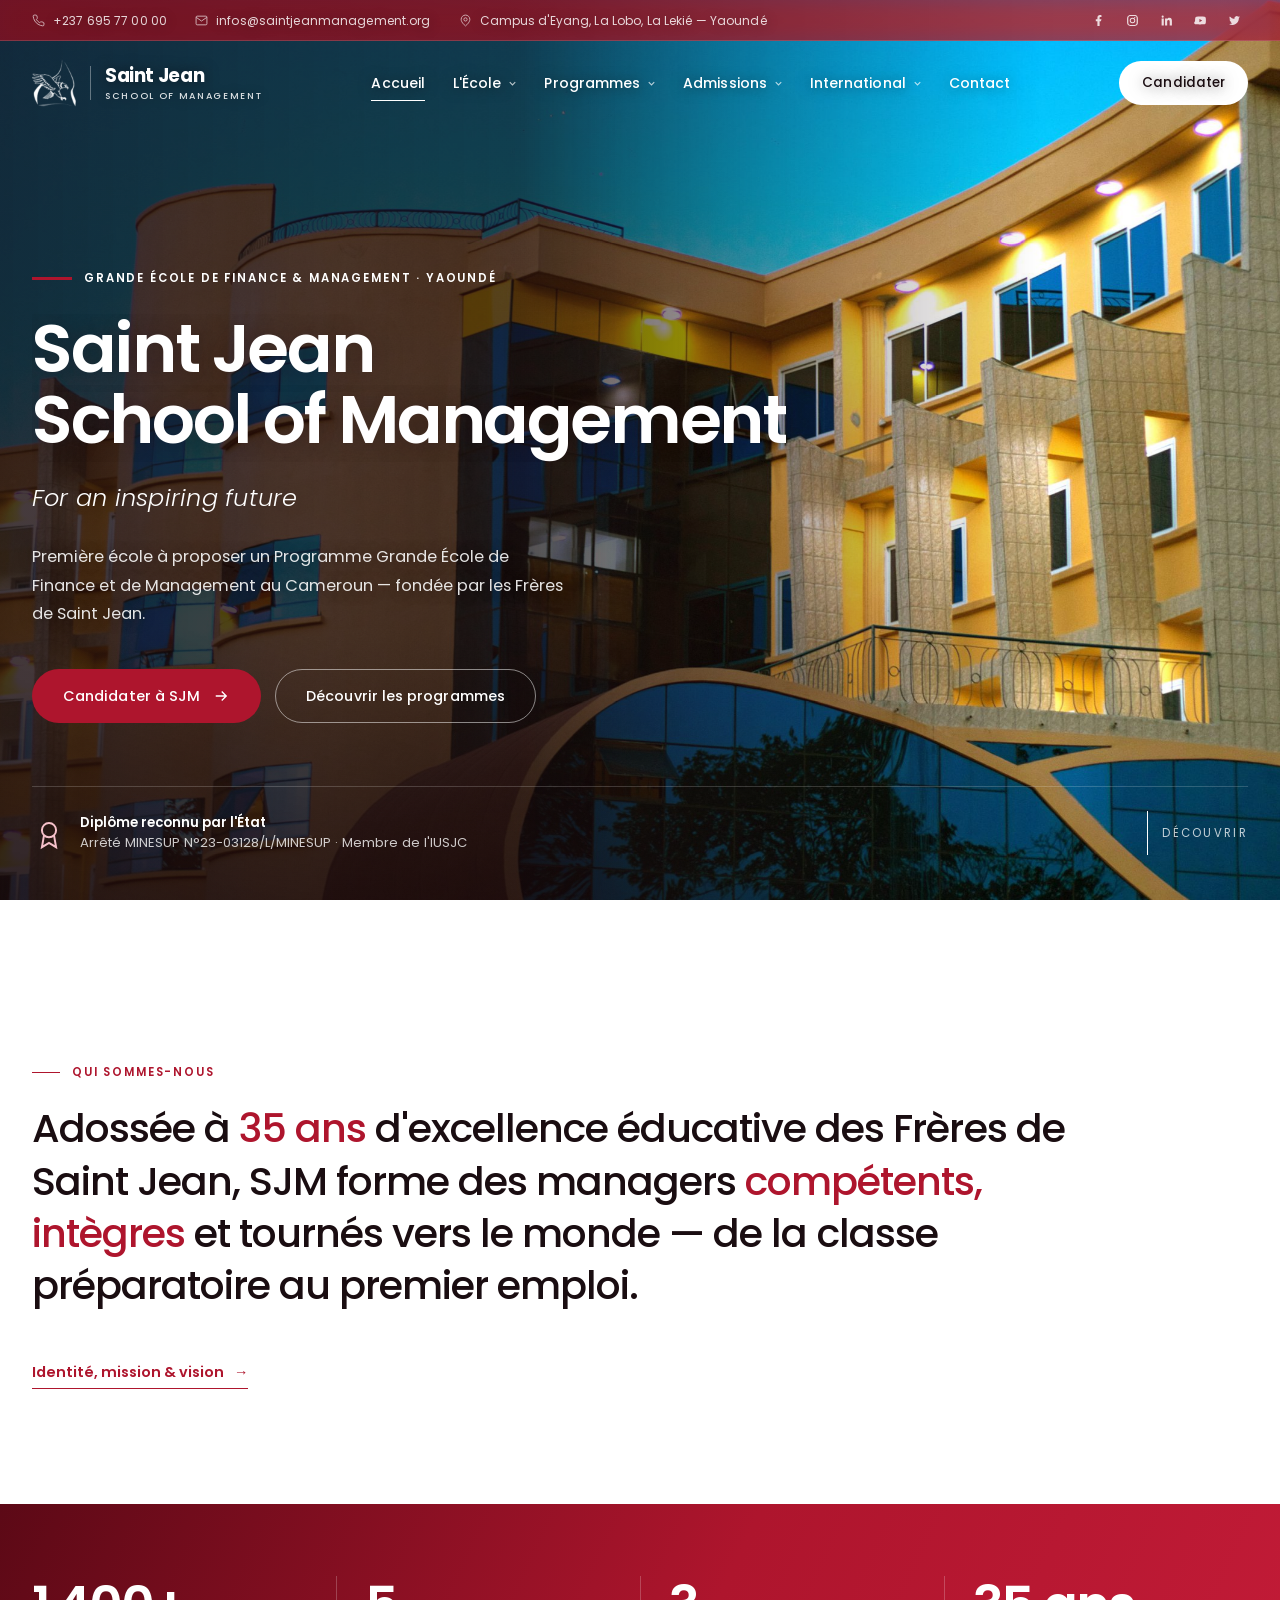
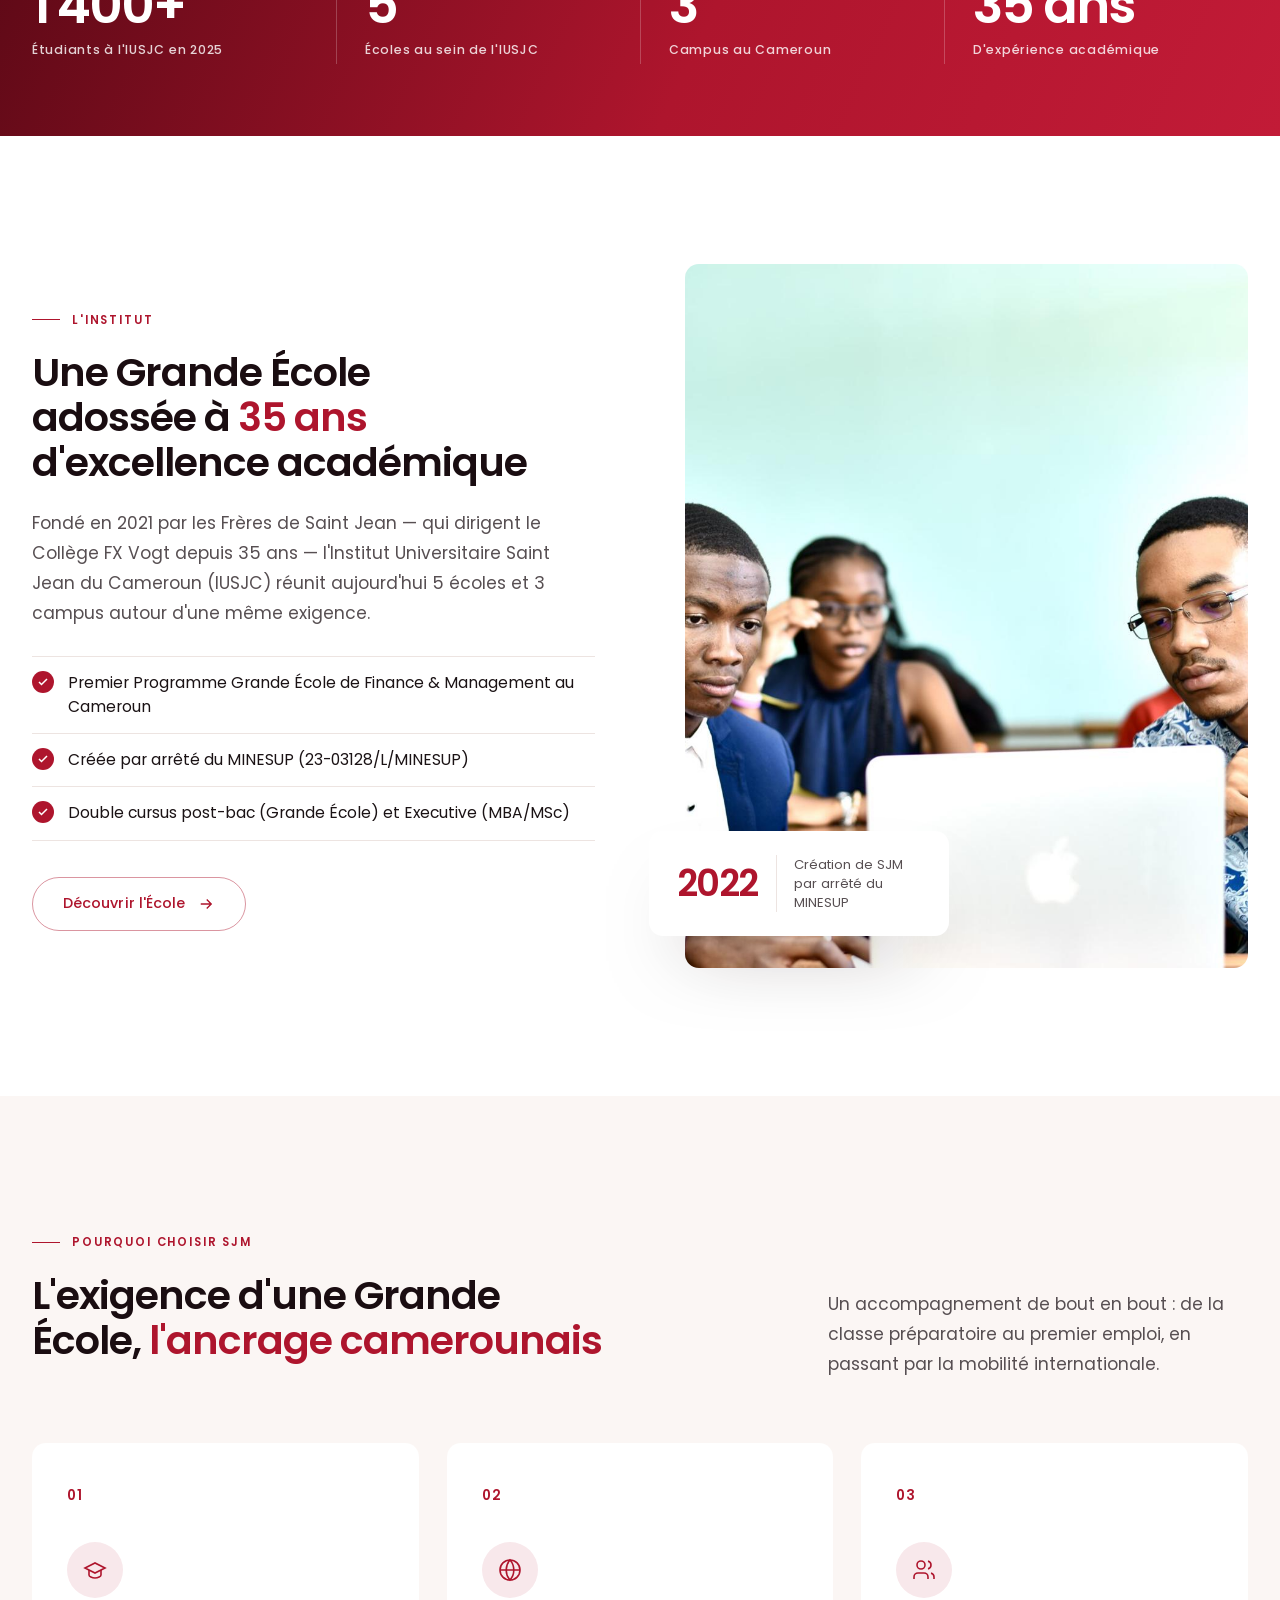
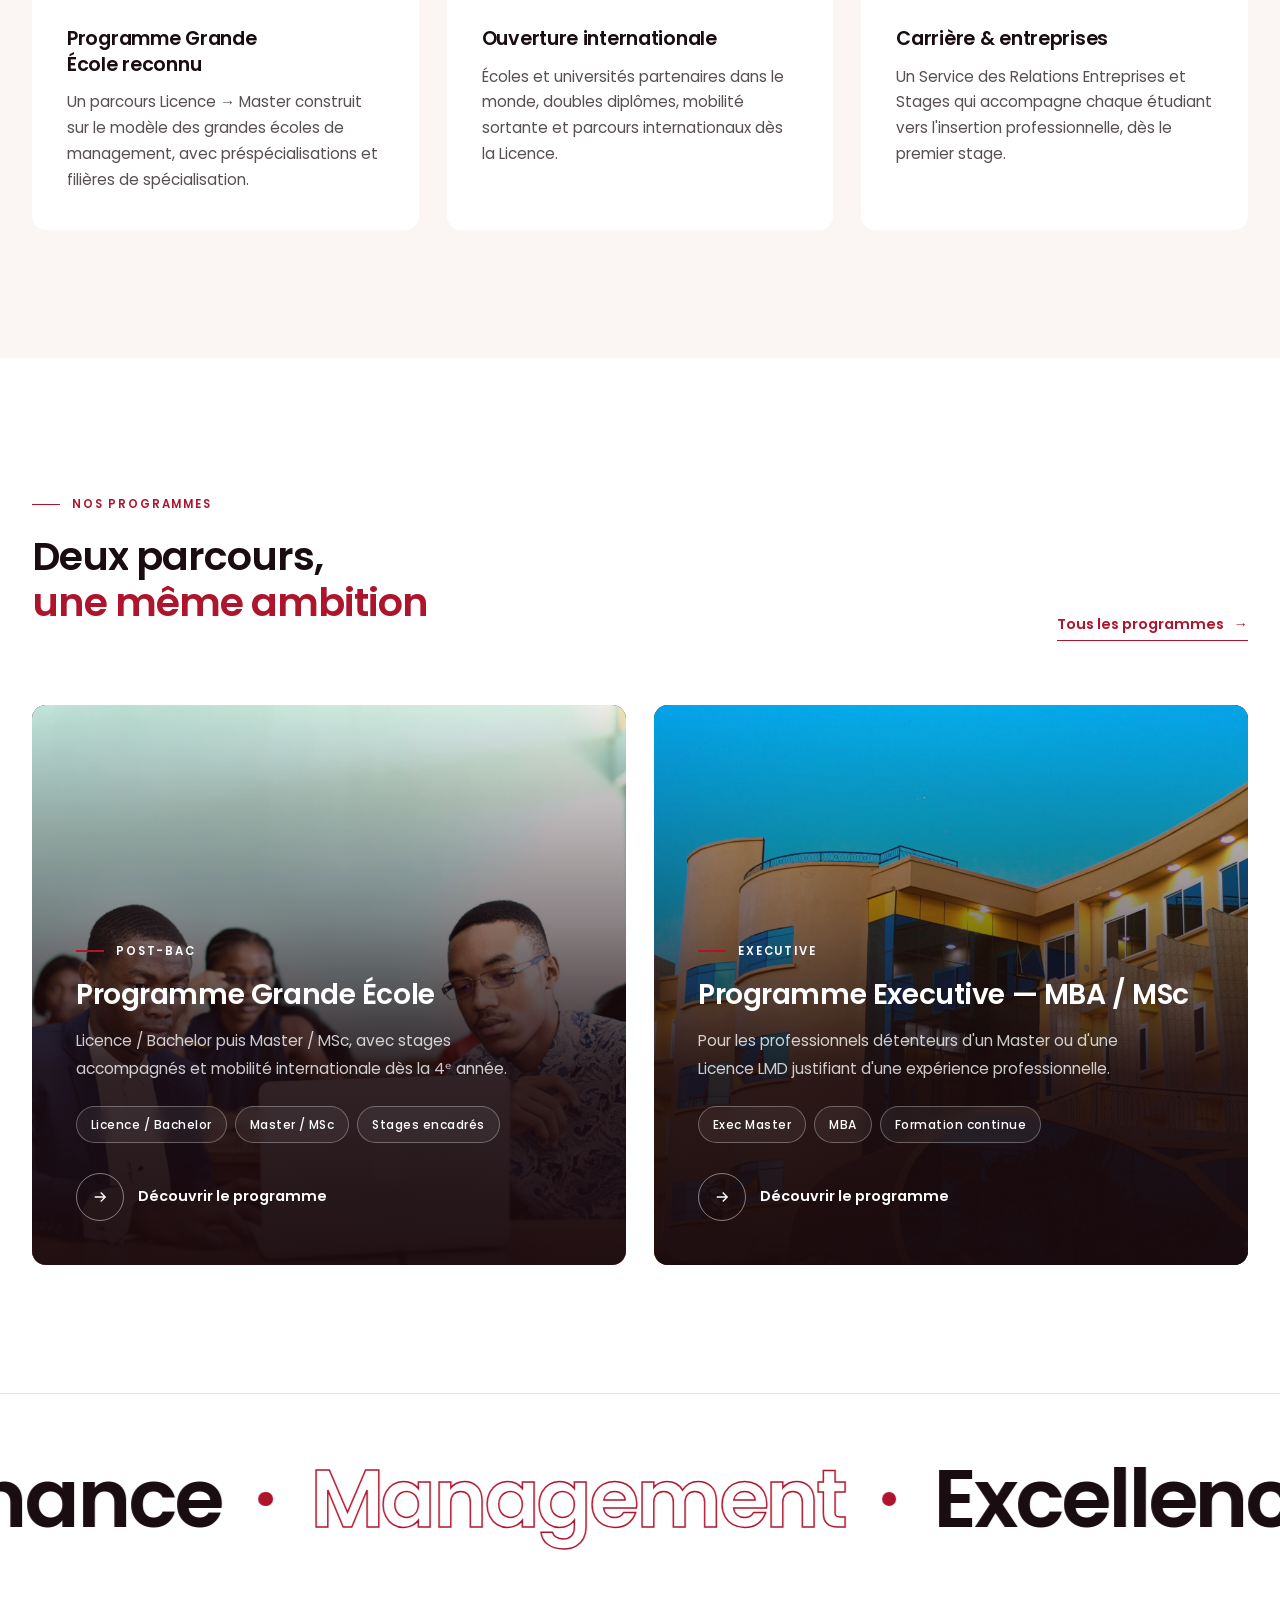
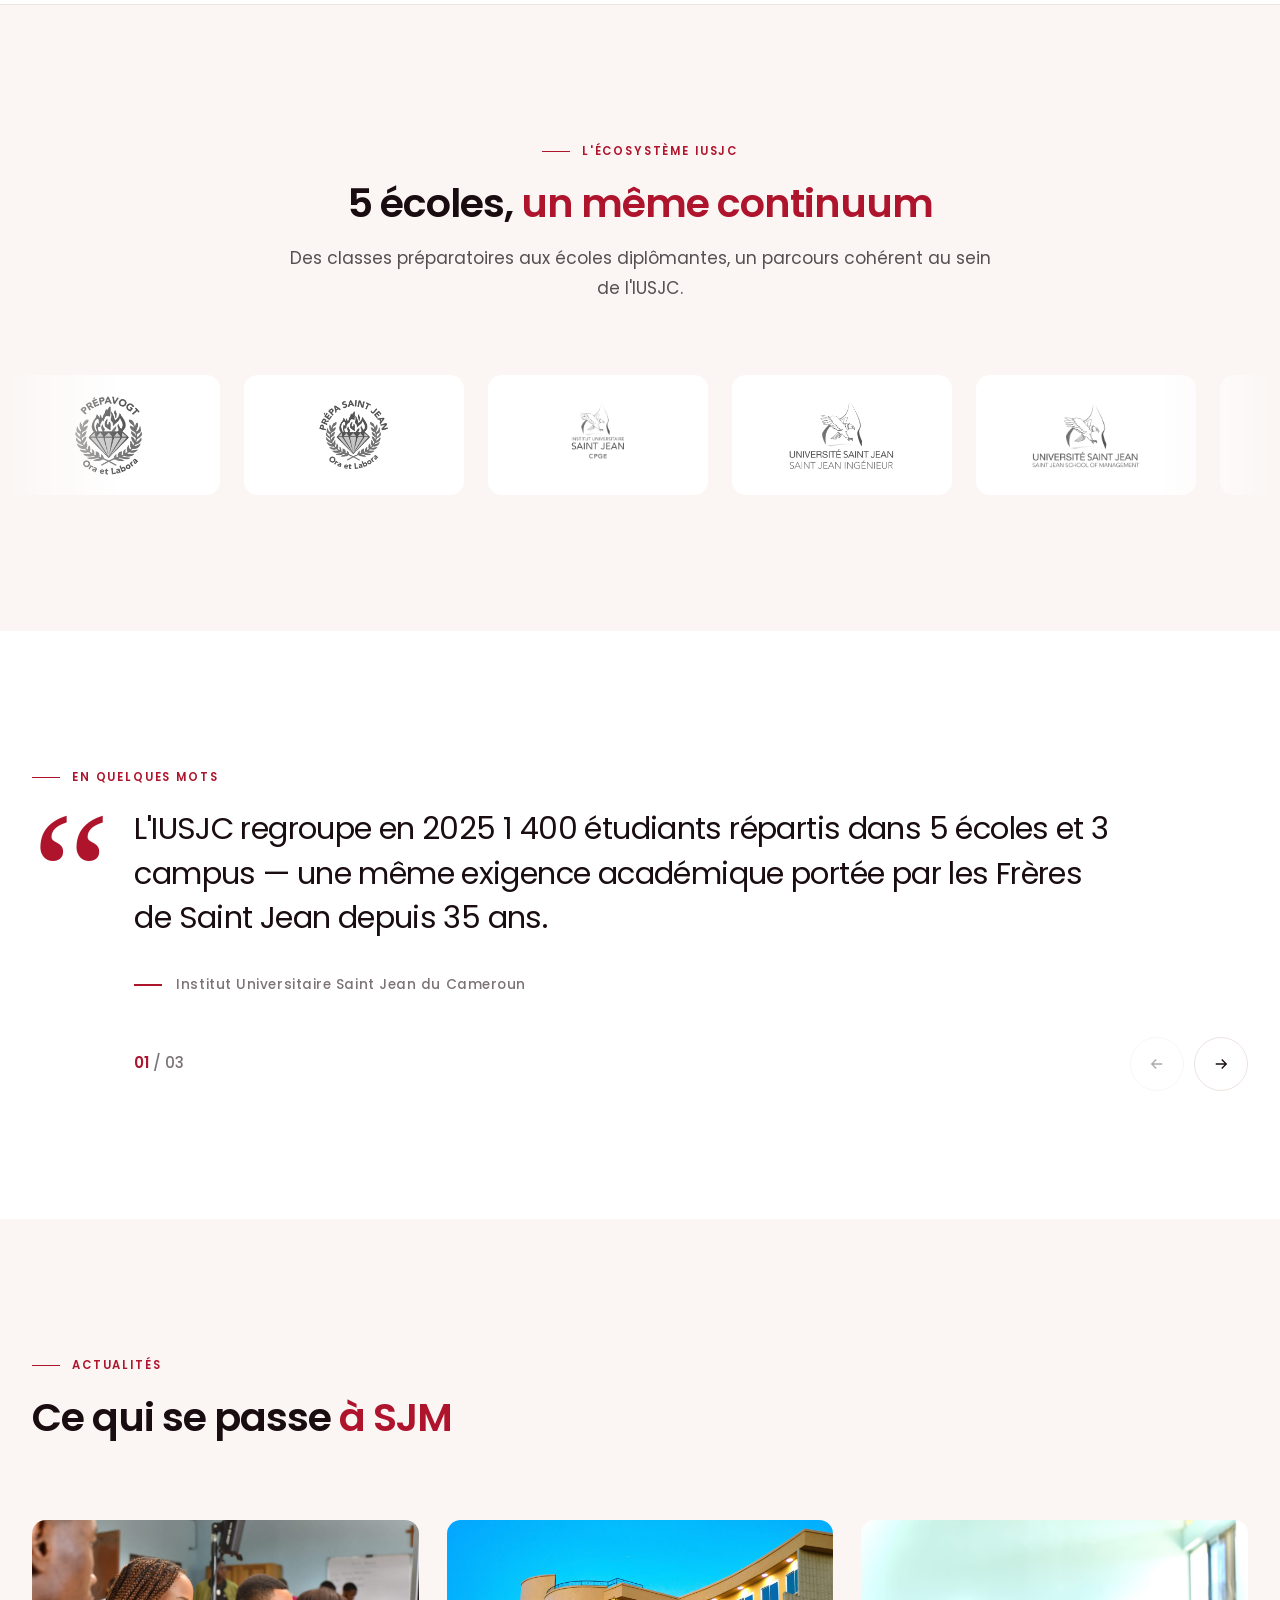
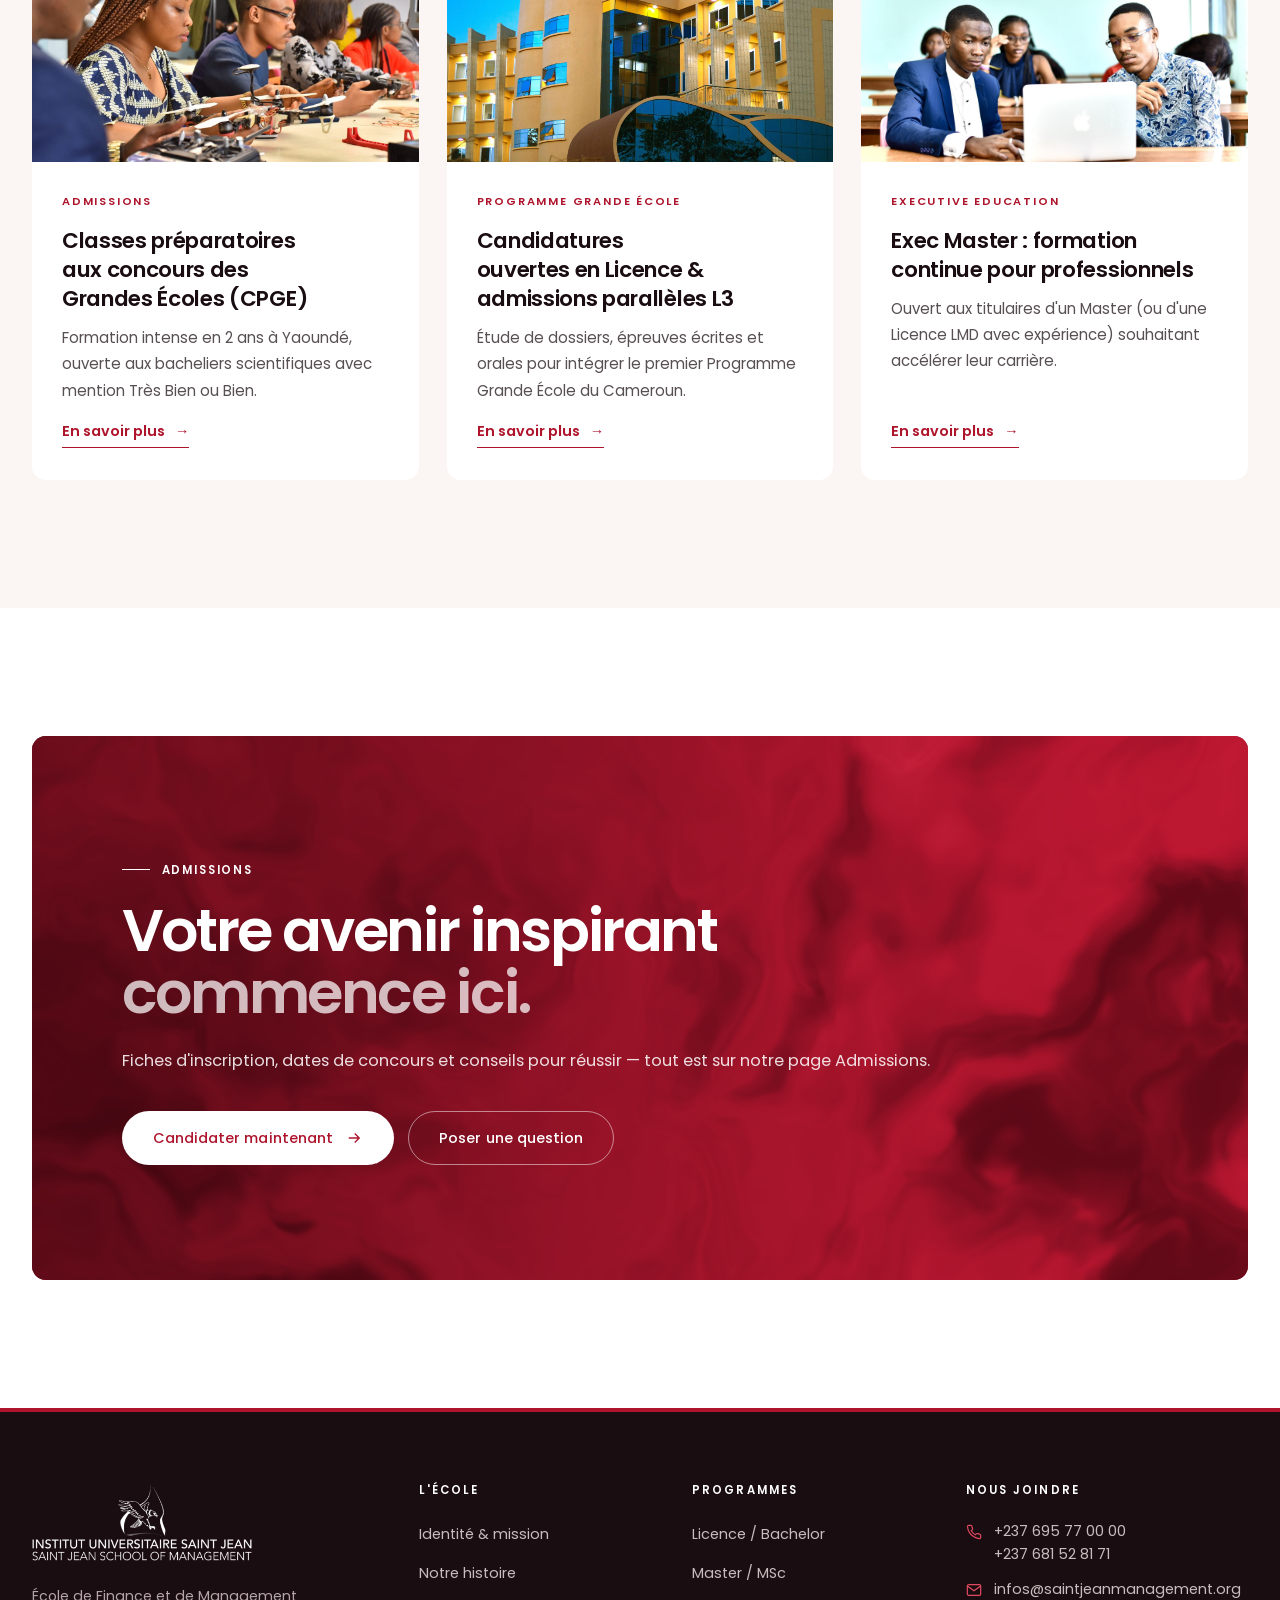
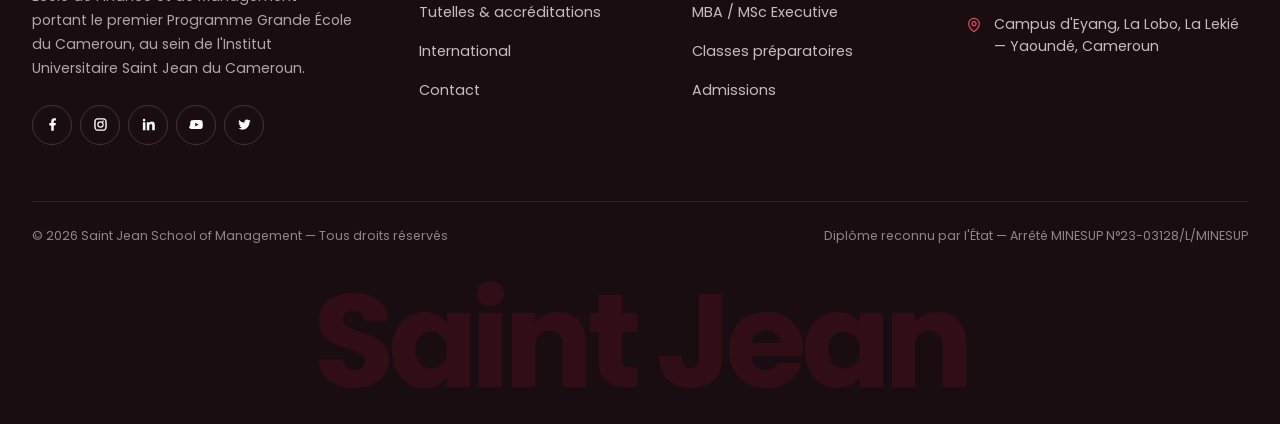
==== commit ca275b7f: "Retire les liens vers saintjeanmanagement.org (SEO, partage, sitemap) Co-Authored-By: Claude Opus 5." ====
--- a/index.html
+++ b/index.html
@@ -8,19 +8,19 @@
 <link rel="icon" href="assets/img/emblem-sjm.png">
 <link rel="apple-touch-icon" href="assets/img/emblem-sjm.png">
 <link rel="shortcut icon" href="favicon.ico">
-<link rel="canonical" href="https://saintjeanmanagement.org/">
+<link rel="canonical" href="https://ryanjr237.github.io/saint-jean-management/">
 <meta name="theme-color" content="#AE152D">
 <meta property="og:type" content="website">
 <meta property="og:site_name" content="Saint Jean School of Management">
 <meta property="og:locale" content="fr_FR">
-<meta property="og:url" content="https://saintjeanmanagement.org/">
+<meta property="og:url" content="https://ryanjr237.github.io/saint-jean-management/">
 <meta property="og:title" content="Saint Jean School of Management — Grande École de Finance & Management à Yaoundé">
 <meta property="og:description" content="Saint Jean School of Management (SJM), école de Finance et de Management de l'IUSJC à Yaoundé. Programme Grande École, MBA/MSc Executive, ouverture internationale.">
-<meta property="og:image" content="https://saintjeanmanagement.org/assets/img/hero-campus.jpg">
+<meta property="og:image" content="https://ryanjr237.github.io/saint-jean-management/assets/img/hero-campus.jpg">
 <meta name="twitter:card" content="summary_large_image">
 <meta name="twitter:title" content="Saint Jean School of Management — Grande École de Finance & Management à Yaoundé">
 <meta name="twitter:description" content="Saint Jean School of Management (SJM), école de Finance et de Management de l'IUSJC à Yaoundé. Programme Grande École, MBA/MSc Executive, ouverture internationale.">
-<meta name="twitter:image" content="https://saintjeanmanagement.org/assets/img/hero-campus.jpg">
+<meta name="twitter:image" content="https://ryanjr237.github.io/saint-jean-management/assets/img/hero-campus.jpg">
 <link rel="preconnect" href="https://fonts.googleapis.com">
 <link rel="preconnect" href="https://fonts.gstatic.com" crossorigin>
 <link href="https://fonts.googleapis.com/css2?family=Poppins:ital,wght@0,300;0,400;0,500;0,600;0,700;1,300;1,400&display=swap" rel="stylesheet">
@@ -33,9 +33,9 @@
   "@type": "CollegeOrUniversity",
   "name": "Saint Jean School of Management",
   "alternateName": "SJM",
-  "url": "https://saintjeanmanagement.org/",
-  "logo": "https://saintjeanmanagement.org/assets/img/logo-sjm.png",
-  "image": "https://saintjeanmanagement.org/assets/img/hero-campus.jpg",
+  "url": "https://ryanjr237.github.io/saint-jean-management/",
+  "logo": "https://ryanjr237.github.io/saint-jean-management/assets/img/logo-sjm.png",
+  "image": "https://ryanjr237.github.io/saint-jean-management/assets/img/hero-campus.jpg",
   "description": "Saint Jean School of Management (SJM), école de Finance et de Management de l'IUSJC à Yaoundé. Programme Grande École, MBA/MSc Executive, ouverture internationale.",
   "foundingDate": "2022",
   "address": {
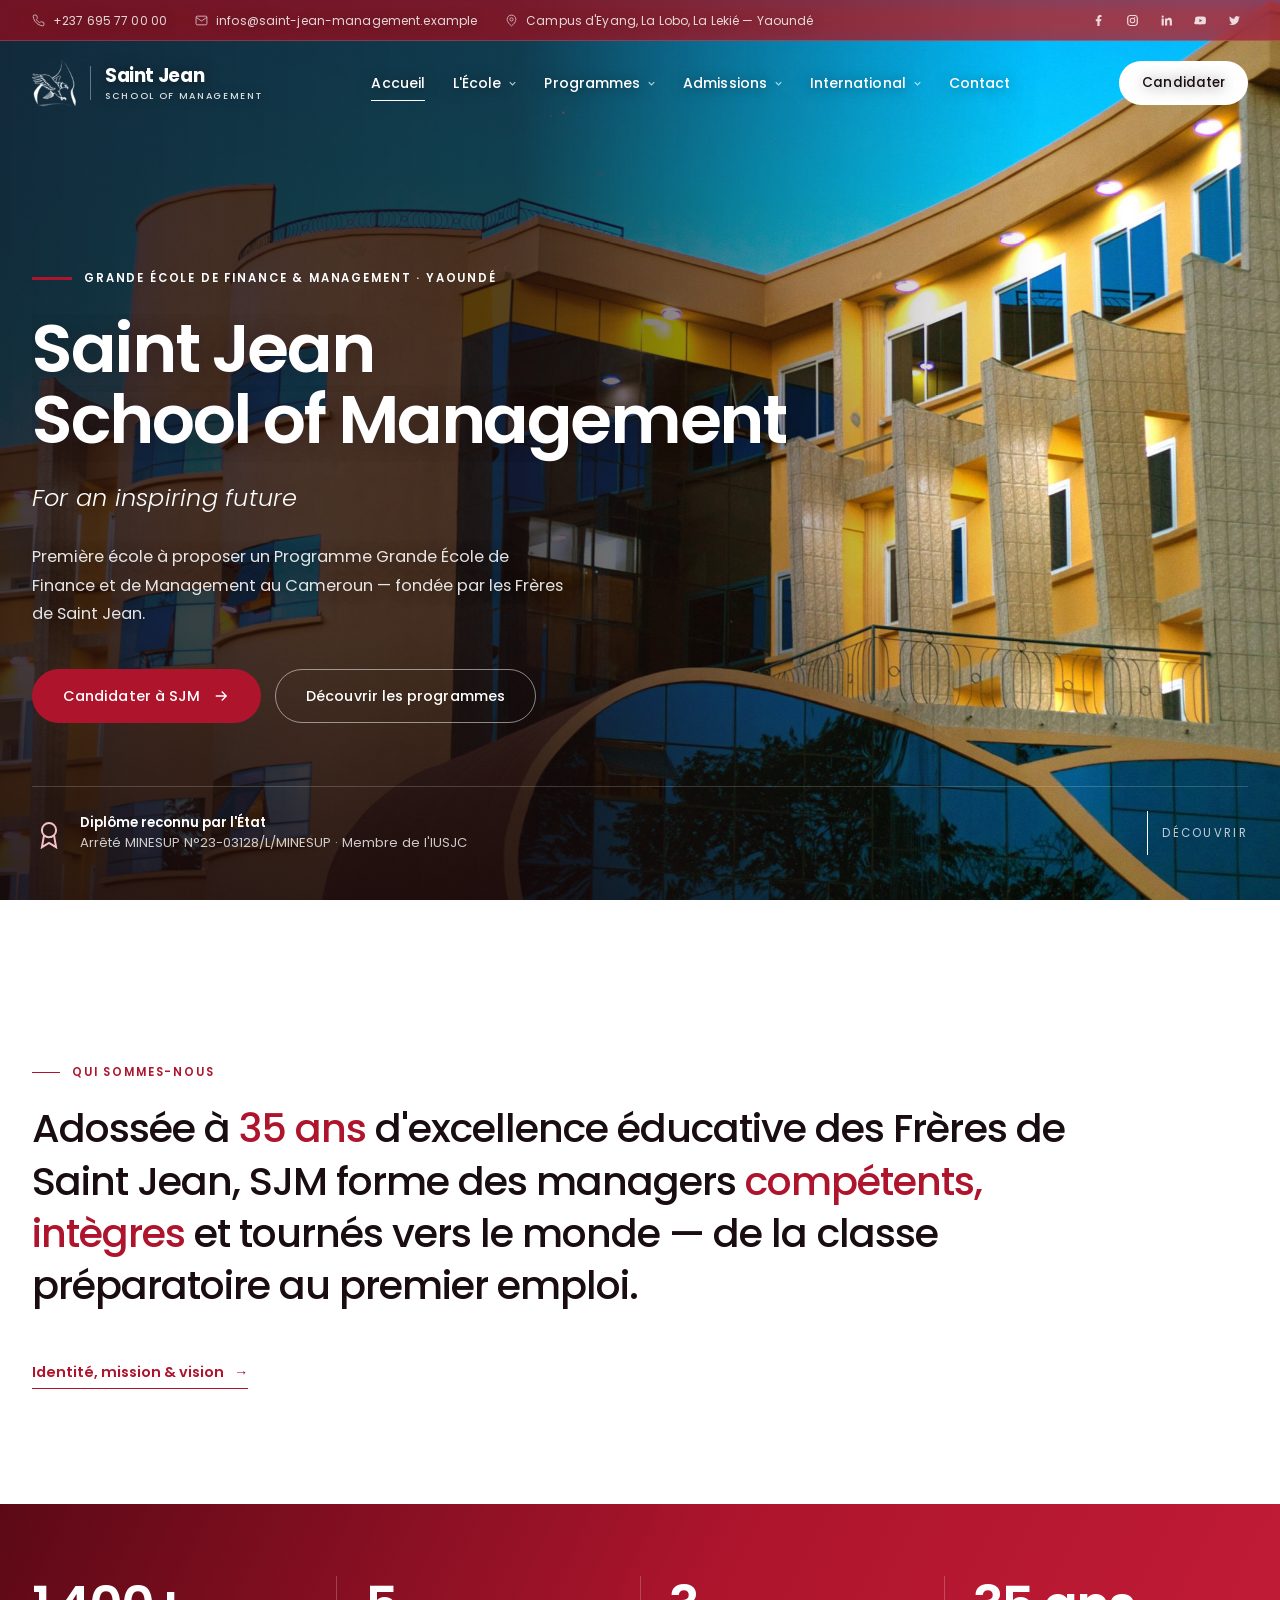
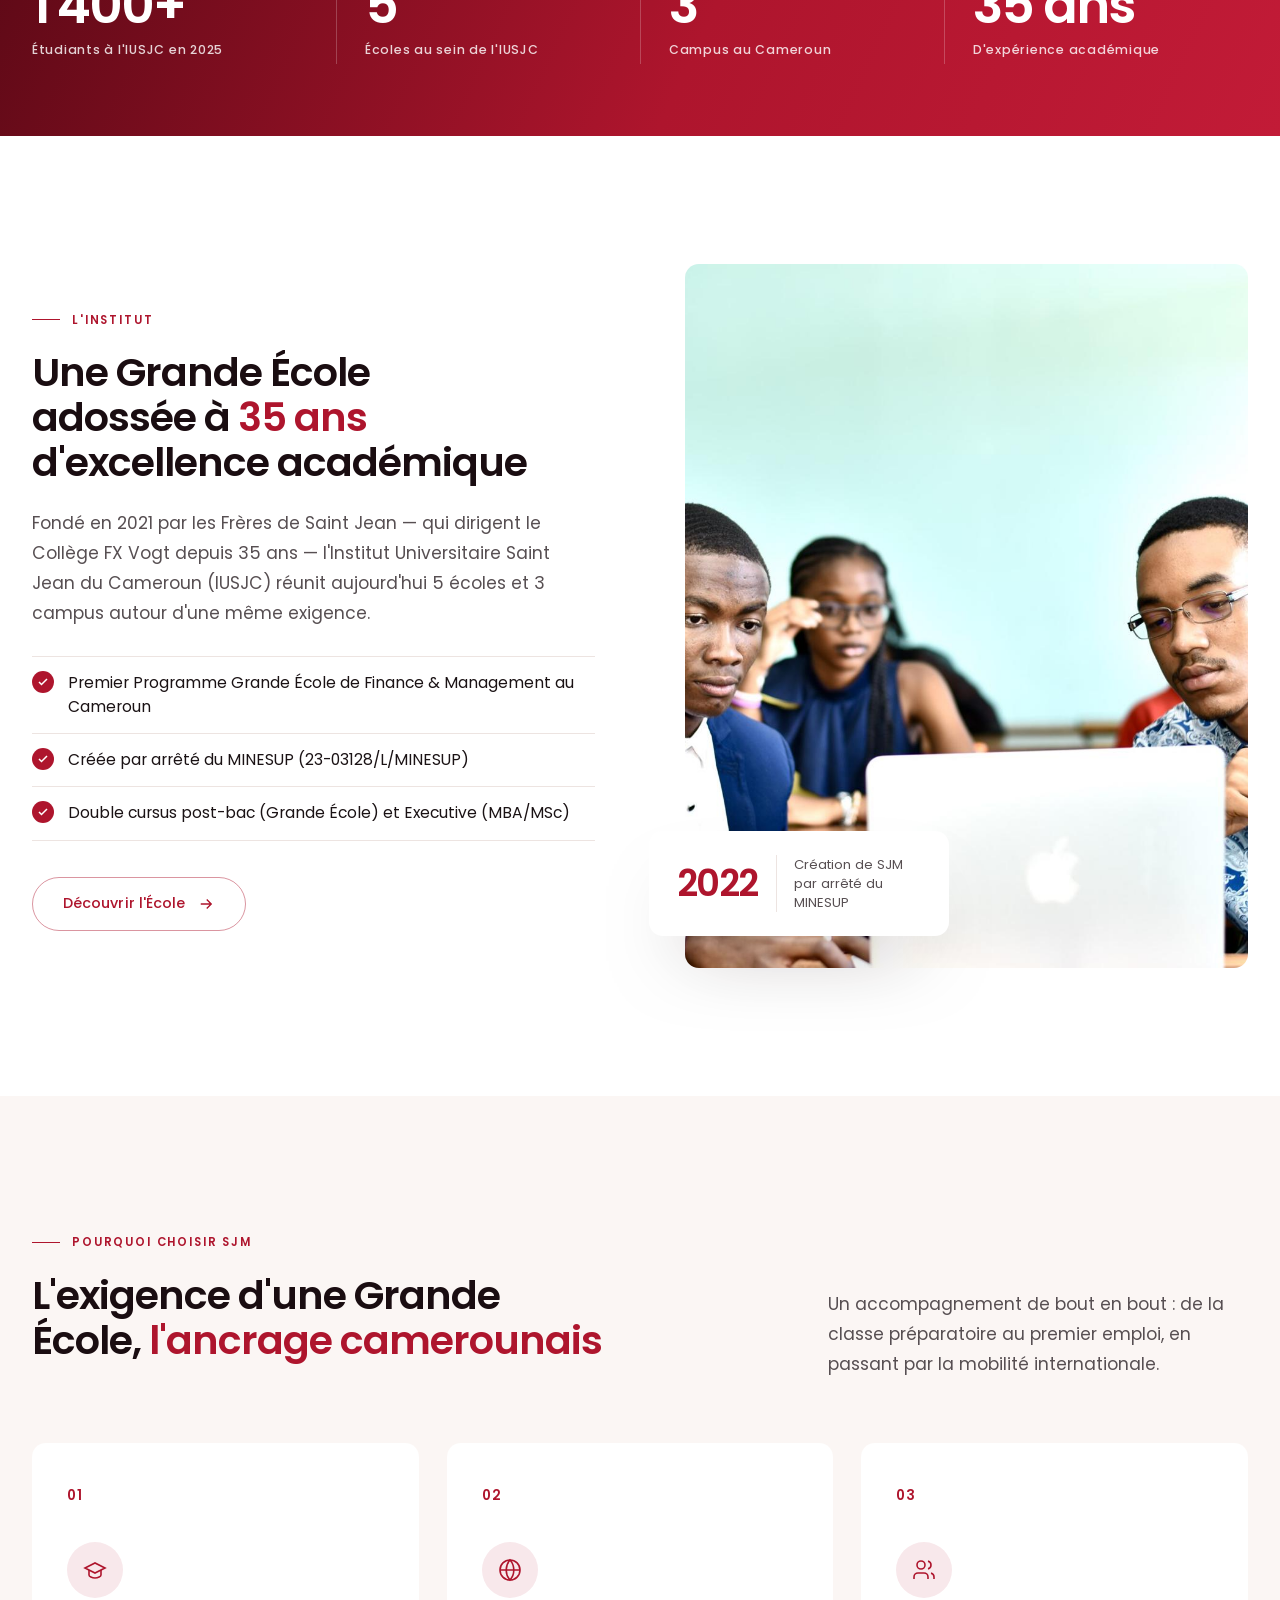
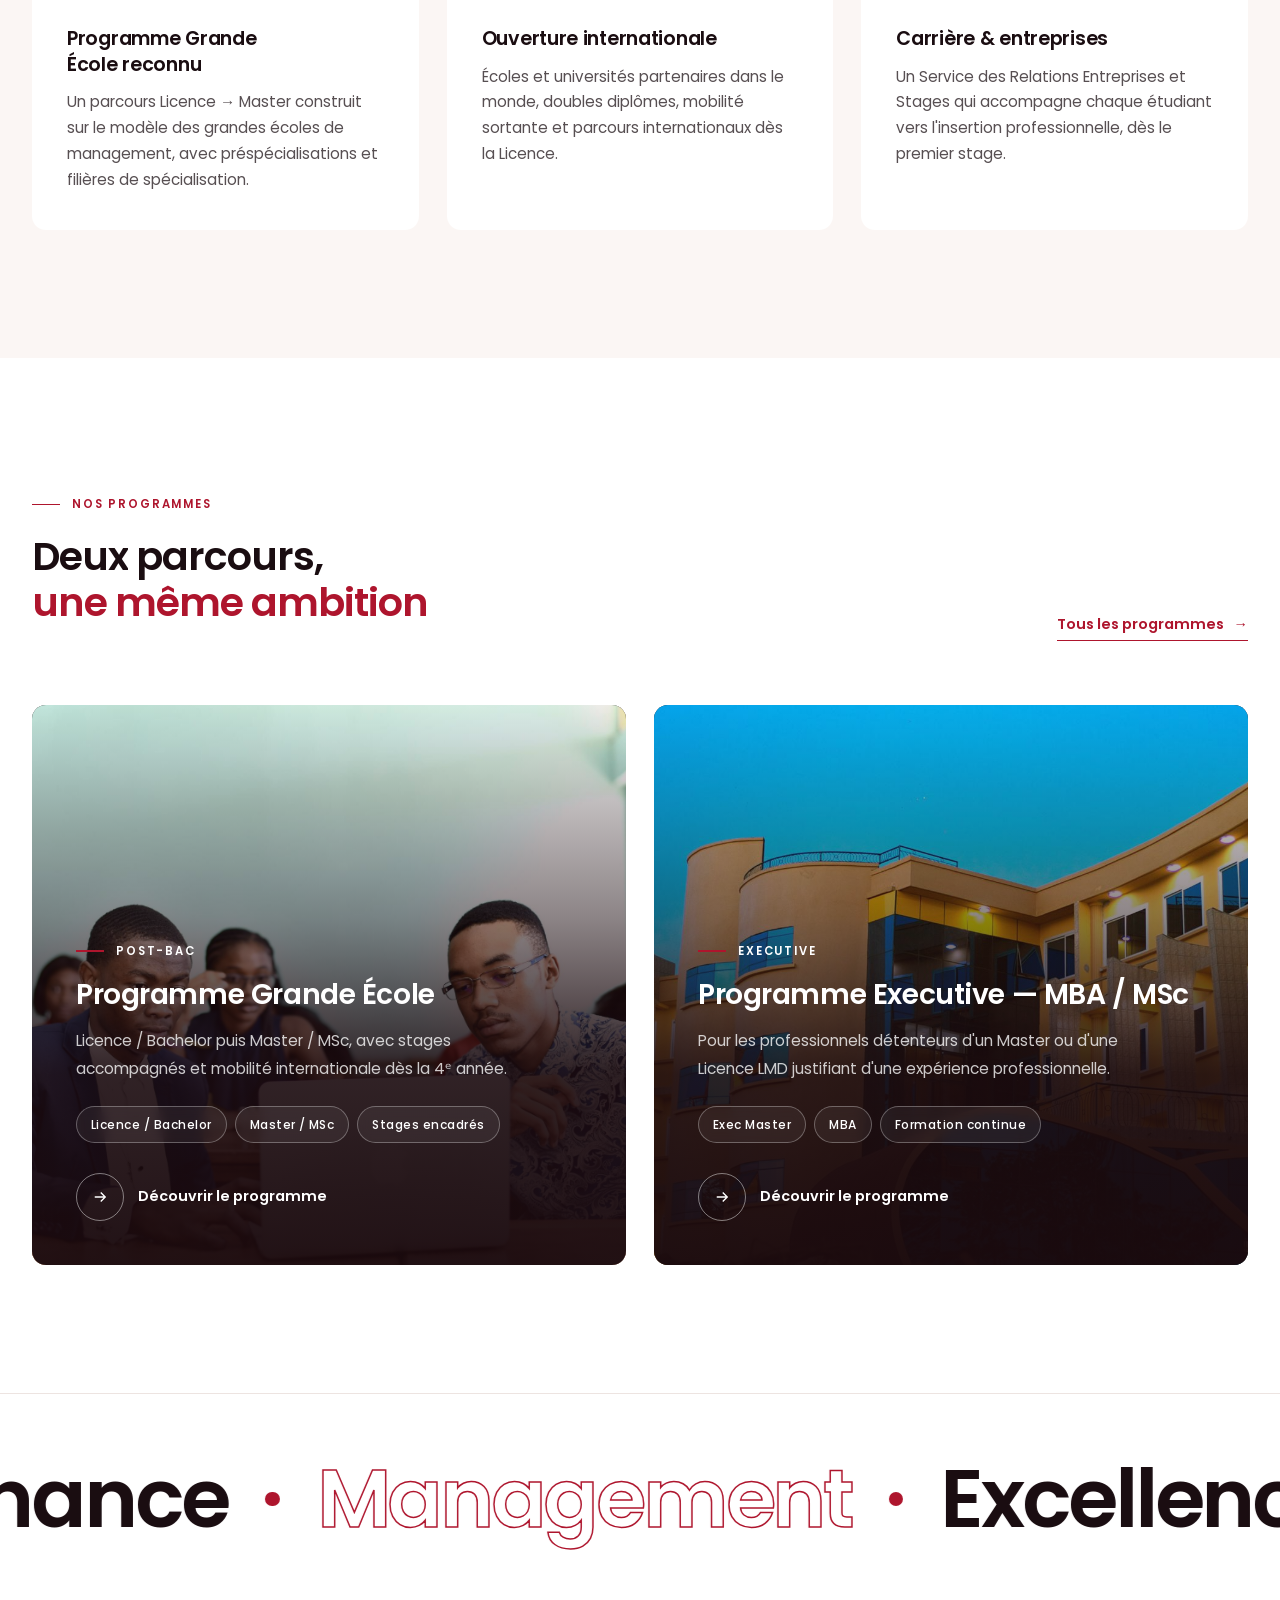
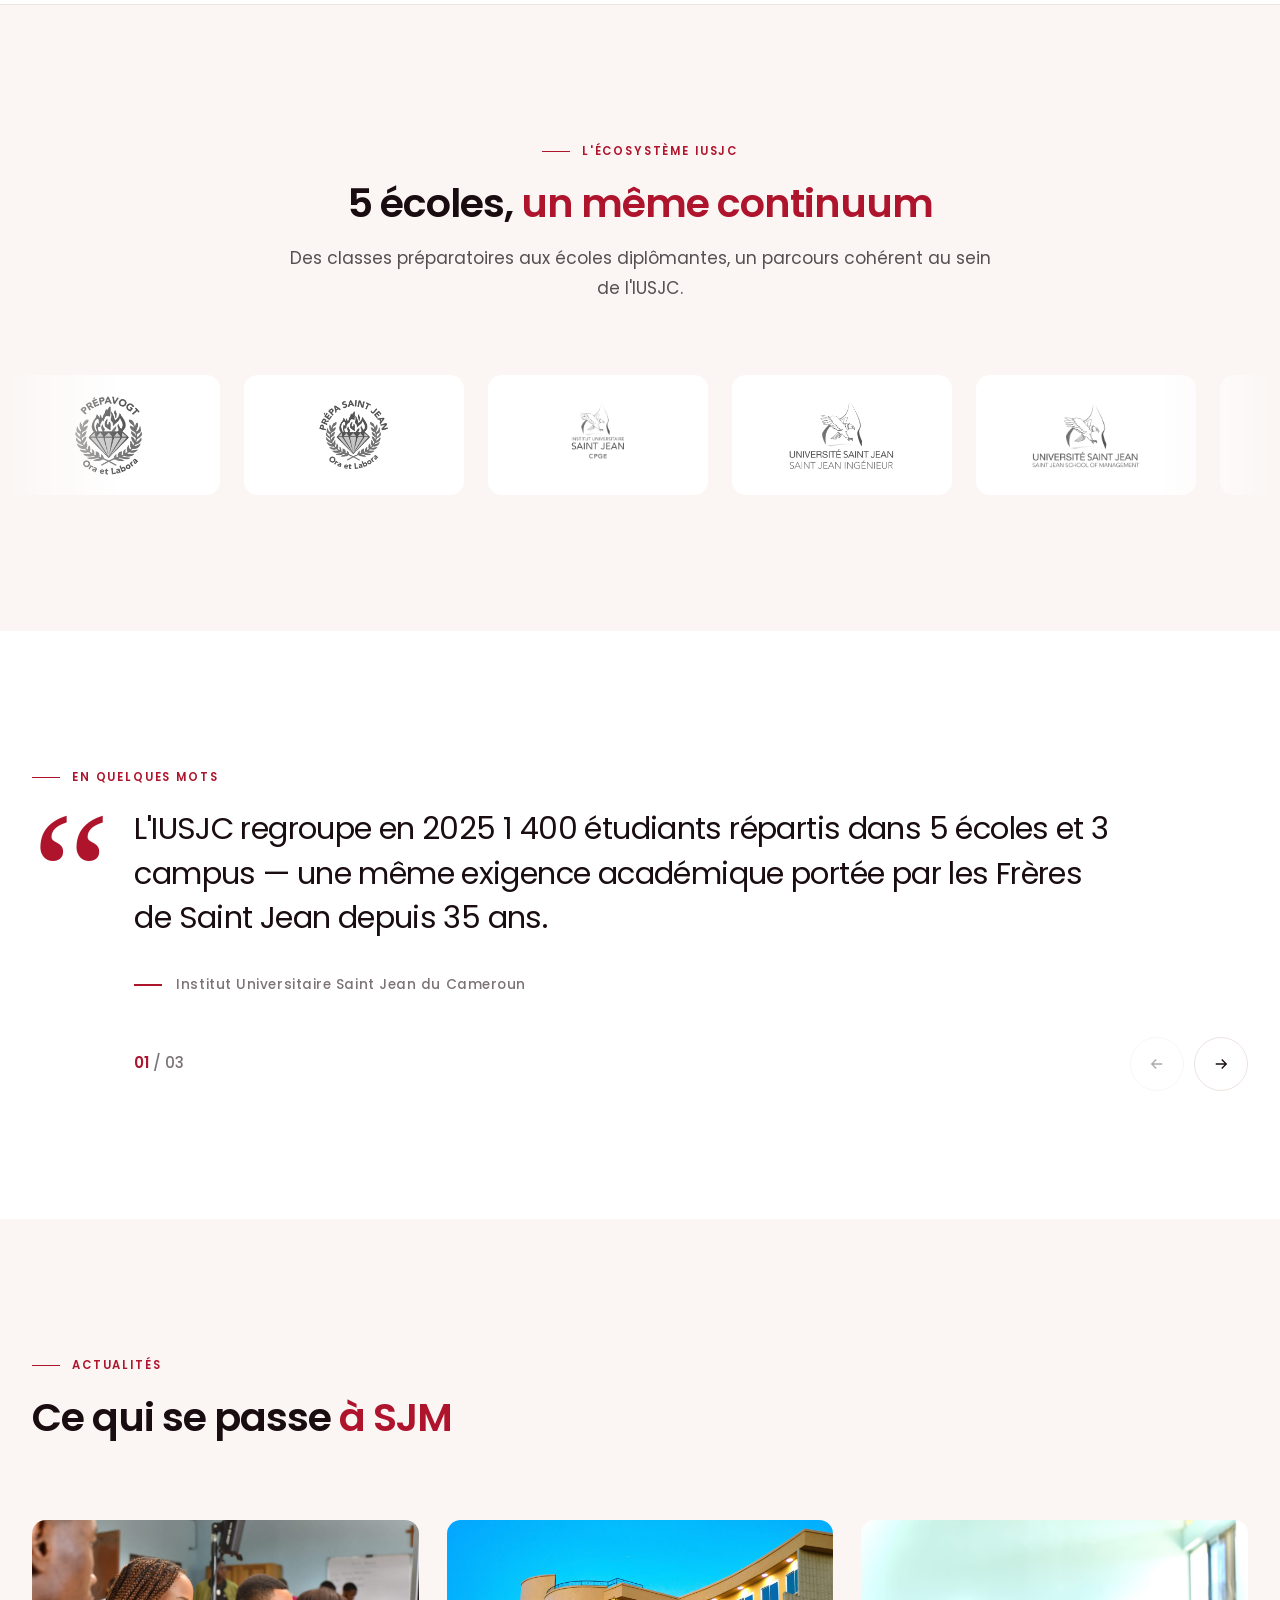
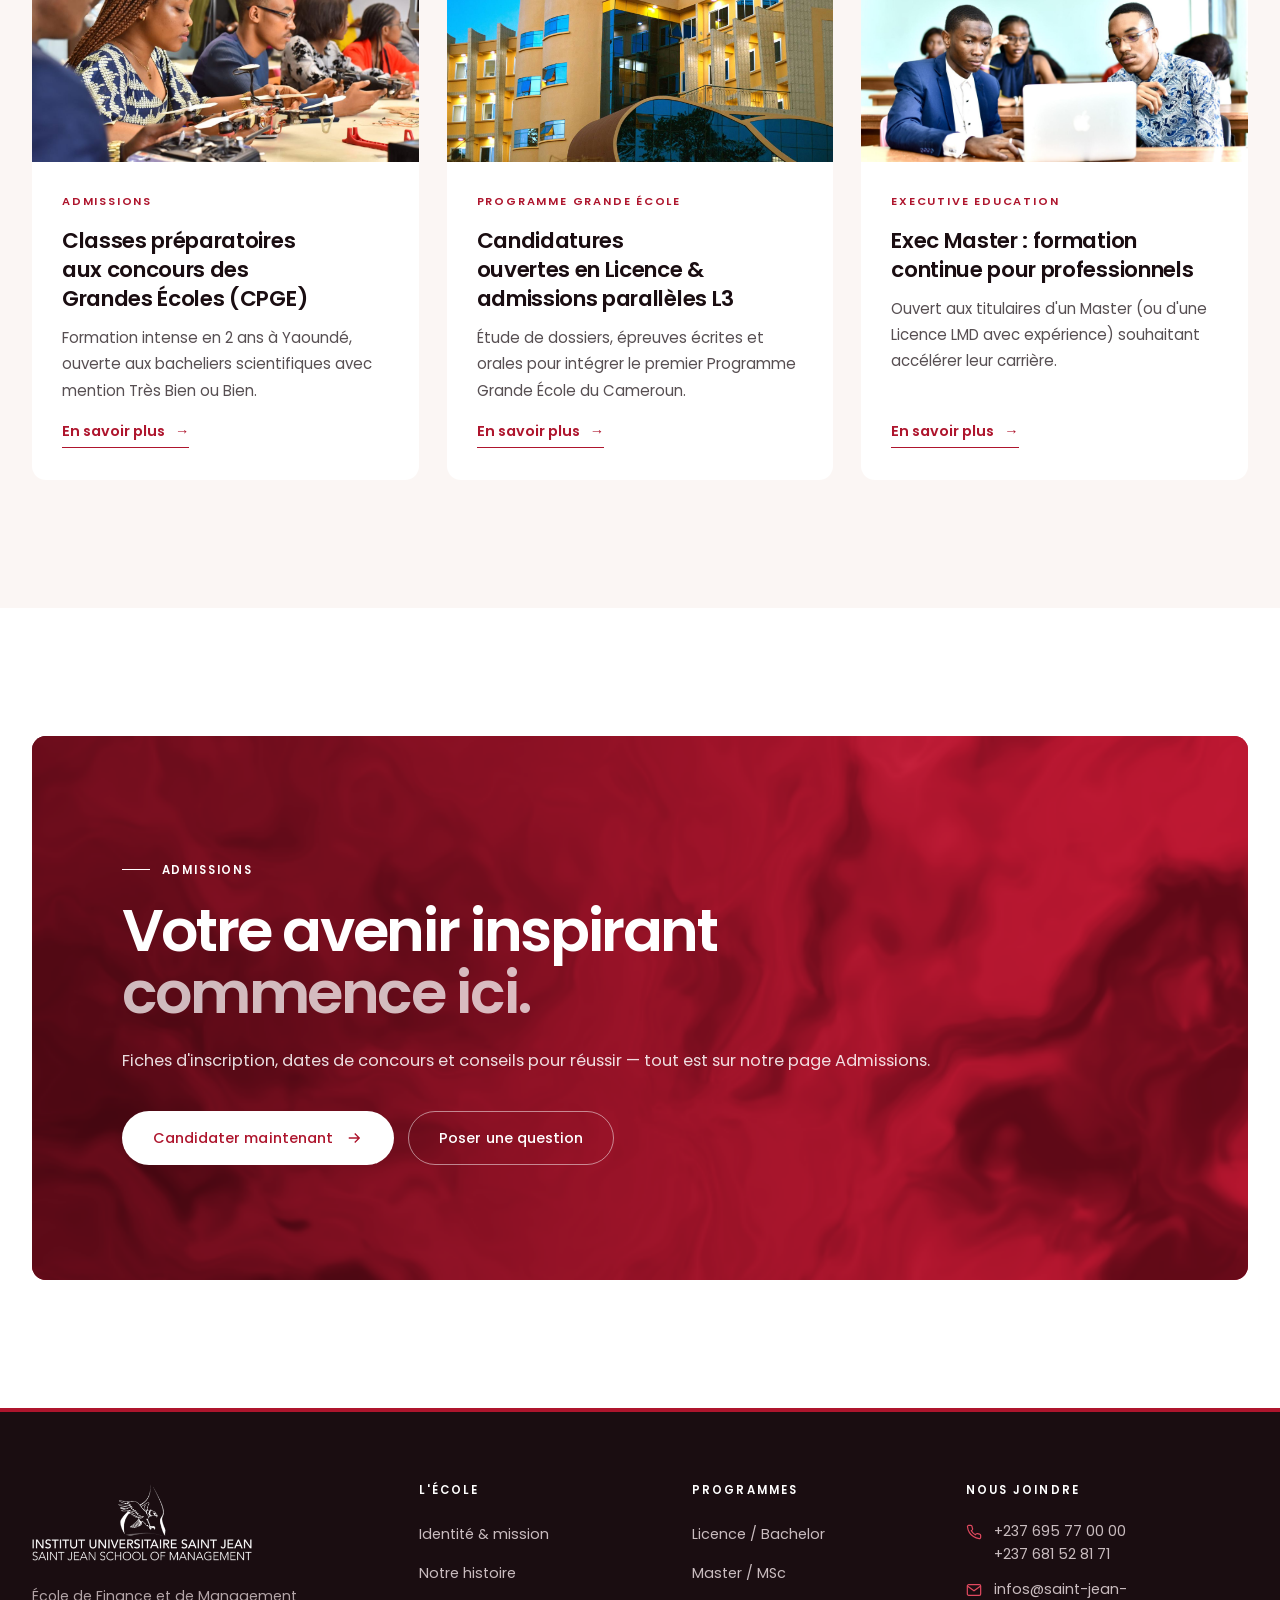
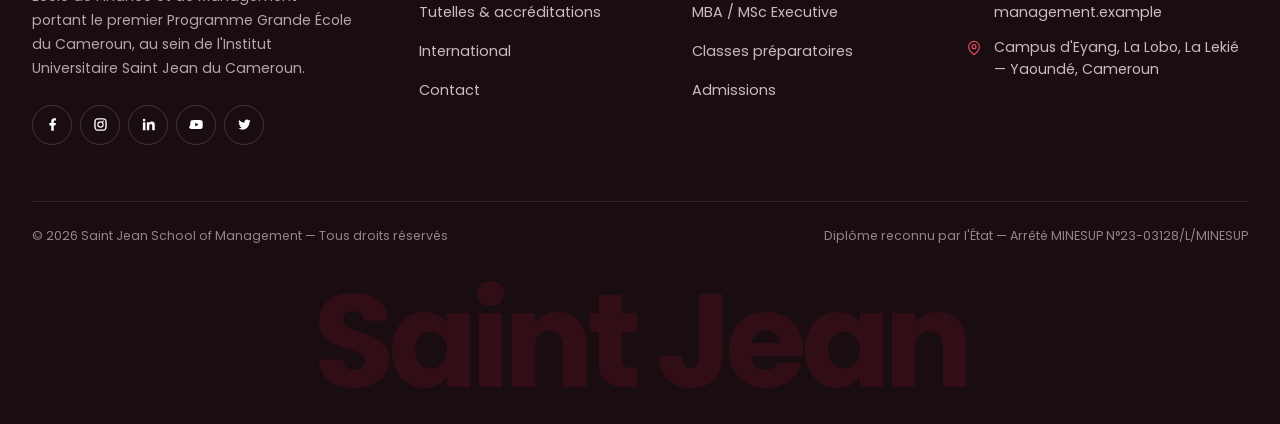
==== commit 96f7e8db: "Remplace l'e-mail de contact par une adresse fictive (domaine réservé .example) Co-Authored-By: Clau" ====
--- a/index.html
+++ b/index.html
@@ -45,7 +45,7 @@
     "addressCountry": "CM"
   },
   "telephone": "+237695770000",
-  "email": "infos@saintjeanmanagement.org",
+  "email": "infos@saint-jean-management.example",
   "sameAs": [
     "https://www.facebook.com/saintjeanmanagement/",
     "https://www.instagram.com/saint_jean_management_/",
@@ -69,7 +69,7 @@
     <div class="container">
       <div class="header-top-left">
         <a href="tel:+237695770000"><svg viewBox="0 0 24 24" fill="none" stroke="currentColor" stroke-width="1.8"><path d="M22 16.9v3a2 2 0 0 1-2.2 2 19.8 19.8 0 0 1-8.6-3 19.5 19.5 0 0 1-6-6 19.8 19.8 0 0 1-3-8.7A2 2 0 0 1 4.1 2h3a2 2 0 0 1 2 1.7c.1 1 .3 2 .7 3a2 2 0 0 1-.4 2.1L8 10.1a16 16 0 0 0 6 6l1.3-1.3a2 2 0 0 1 2.1-.4c1 .4 2 .6 3 .7a2 2 0 0 1 1.6 2Z"/></svg>+237 695 77 00 00</a>
-        <a href="mailto:infos@saintjeanmanagement.org"><svg viewBox="0 0 24 24" fill="none" stroke="currentColor" stroke-width="1.8"><rect x="2" y="4" width="20" height="16" rx="2"/><path d="m22 6-10 7L2 6"/></svg>infos@saintjeanmanagement.org</a>
+        <a href="mailto:infos@saint-jean-management.example"><svg viewBox="0 0 24 24" fill="none" stroke="currentColor" stroke-width="1.8"><rect x="2" y="4" width="20" height="16" rx="2"/><path d="m22 6-10 7L2 6"/></svg>infos@saint-jean-management.example</a>
         <span class="ht-address"><svg viewBox="0 0 24 24" fill="none" stroke="currentColor" stroke-width="1.8"><path d="M20 10c0 6-8 12-8 12s-8-6-8-12a8 8 0 0 1 16 0Z"/><circle cx="12" cy="10" r="3"/></svg>Campus d'Eyang, La Lobo, La Lekié — Yaoundé</span>
       </div>
       <div class="header-top-right">
@@ -470,7 +470,7 @@
       <h4>Nous joindre</h4>
       <ul class="footer-contact">
         <li><svg viewBox="0 0 24 24" fill="none" stroke="currentColor" stroke-width="1.8"><path d="M22 16.9v3a2 2 0 0 1-2.2 2 19.8 19.8 0 0 1-8.6-3 19.5 19.5 0 0 1-6-6 19.8 19.8 0 0 1-3-8.7A2 2 0 0 1 4.1 2h3a2 2 0 0 1 2 1.7c.1 1 .3 2 .7 3a2 2 0 0 1-.4 2.1L8 10.1a16 16 0 0 0 6 6l1.3-1.3a2 2 0 0 1 2.1-.4c1 .4 2 .6 3 .7a2 2 0 0 1 1.6 2Z"/></svg><span><a href="tel:+237695770000">+237 695 77 00 00</a><br><a href="tel:+237681528171">+237 681 52 81 71</a></span></li>
-        <li><svg viewBox="0 0 24 24" fill="none" stroke="currentColor" stroke-width="1.8"><rect x="2" y="4" width="20" height="16" rx="2"/><path d="m22 6-10 7L2 6"/></svg><span><a href="mailto:infos@saintjeanmanagement.org">infos@saintjeanmanagement.org</a></span></li>
+        <li><svg viewBox="0 0 24 24" fill="none" stroke="currentColor" stroke-width="1.8"><rect x="2" y="4" width="20" height="16" rx="2"/><path d="m22 6-10 7L2 6"/></svg><span><a href="mailto:infos@saint-jean-management.example">infos@saint-jean-management.example</a></span></li>
         <li><svg viewBox="0 0 24 24" fill="none" stroke="currentColor" stroke-width="1.8"><path d="M20 10c0 6-8 12-8 12s-8-6-8-12a8 8 0 0 1 16 0Z"/><circle cx="12" cy="10" r="3"/></svg><span>Campus d'Eyang, La Lobo, La Lekié — Yaoundé, Cameroun</span></li>
       </ul>
     </div>
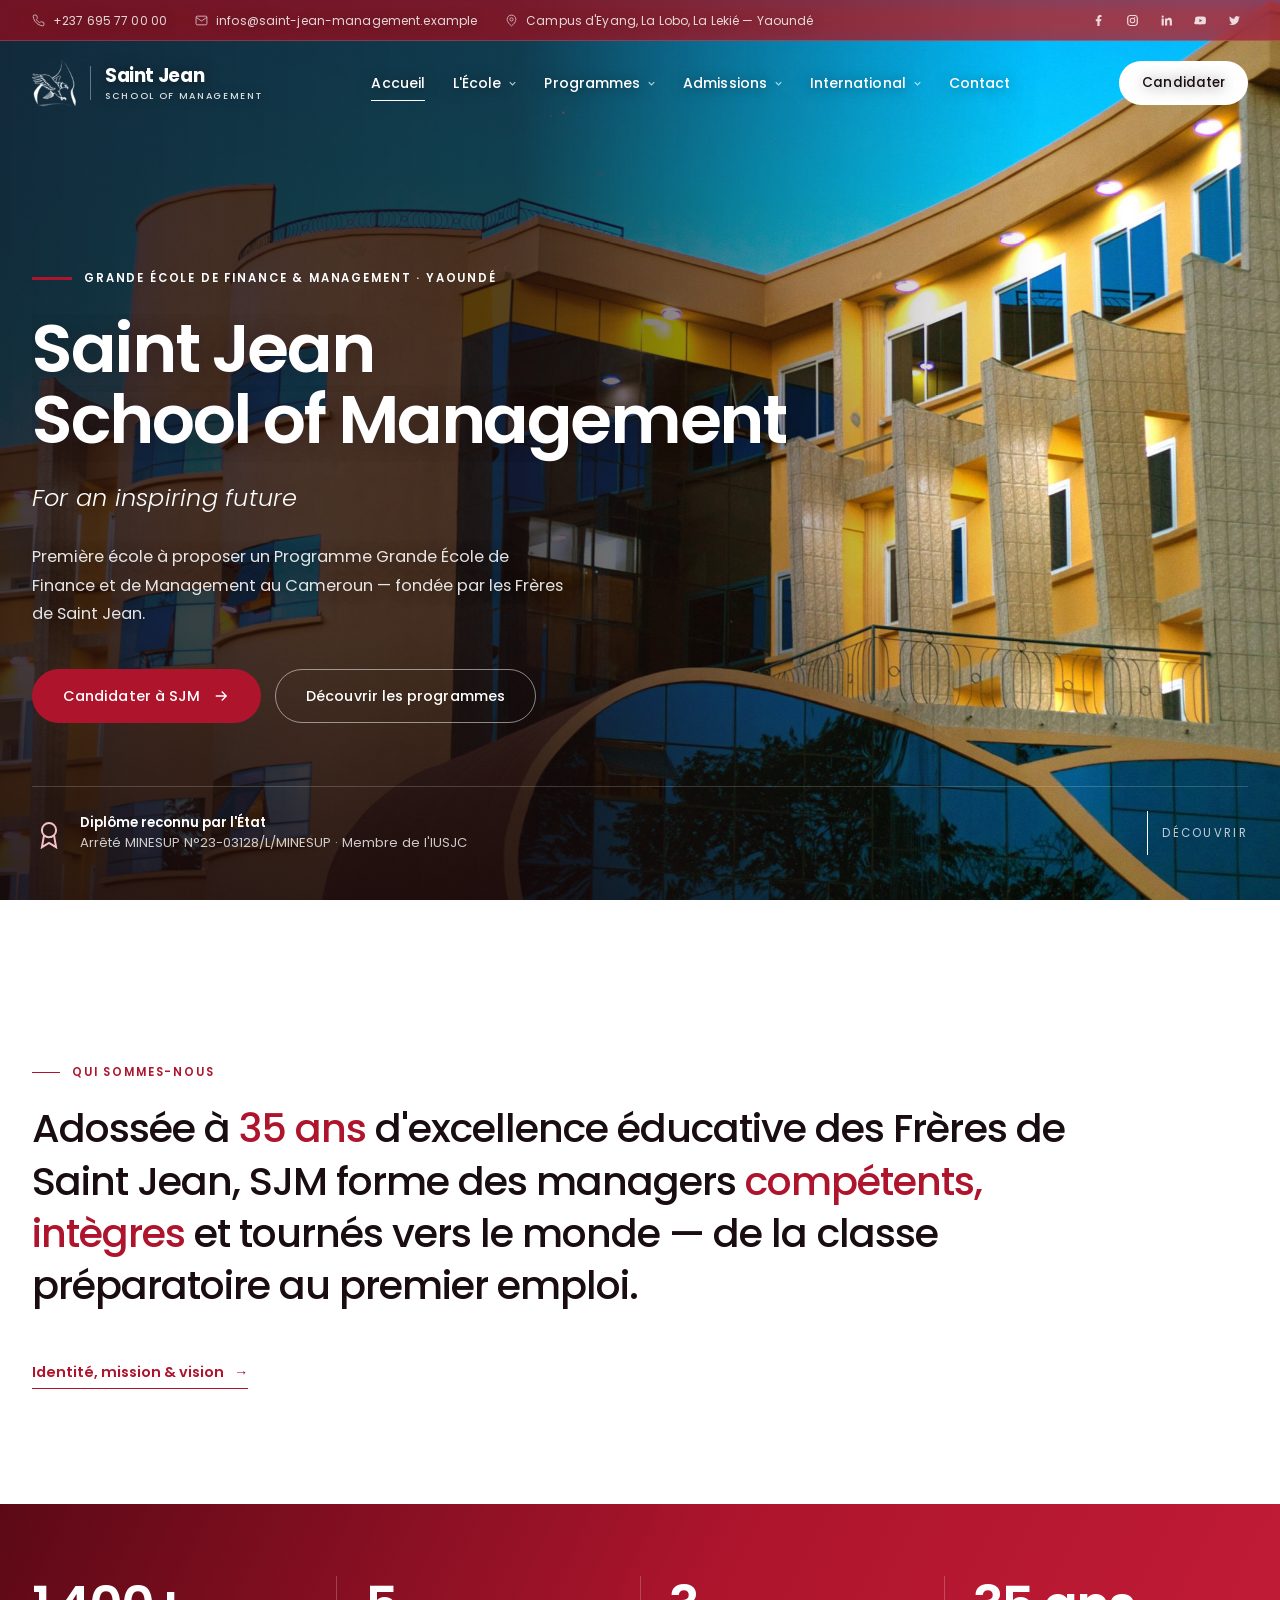
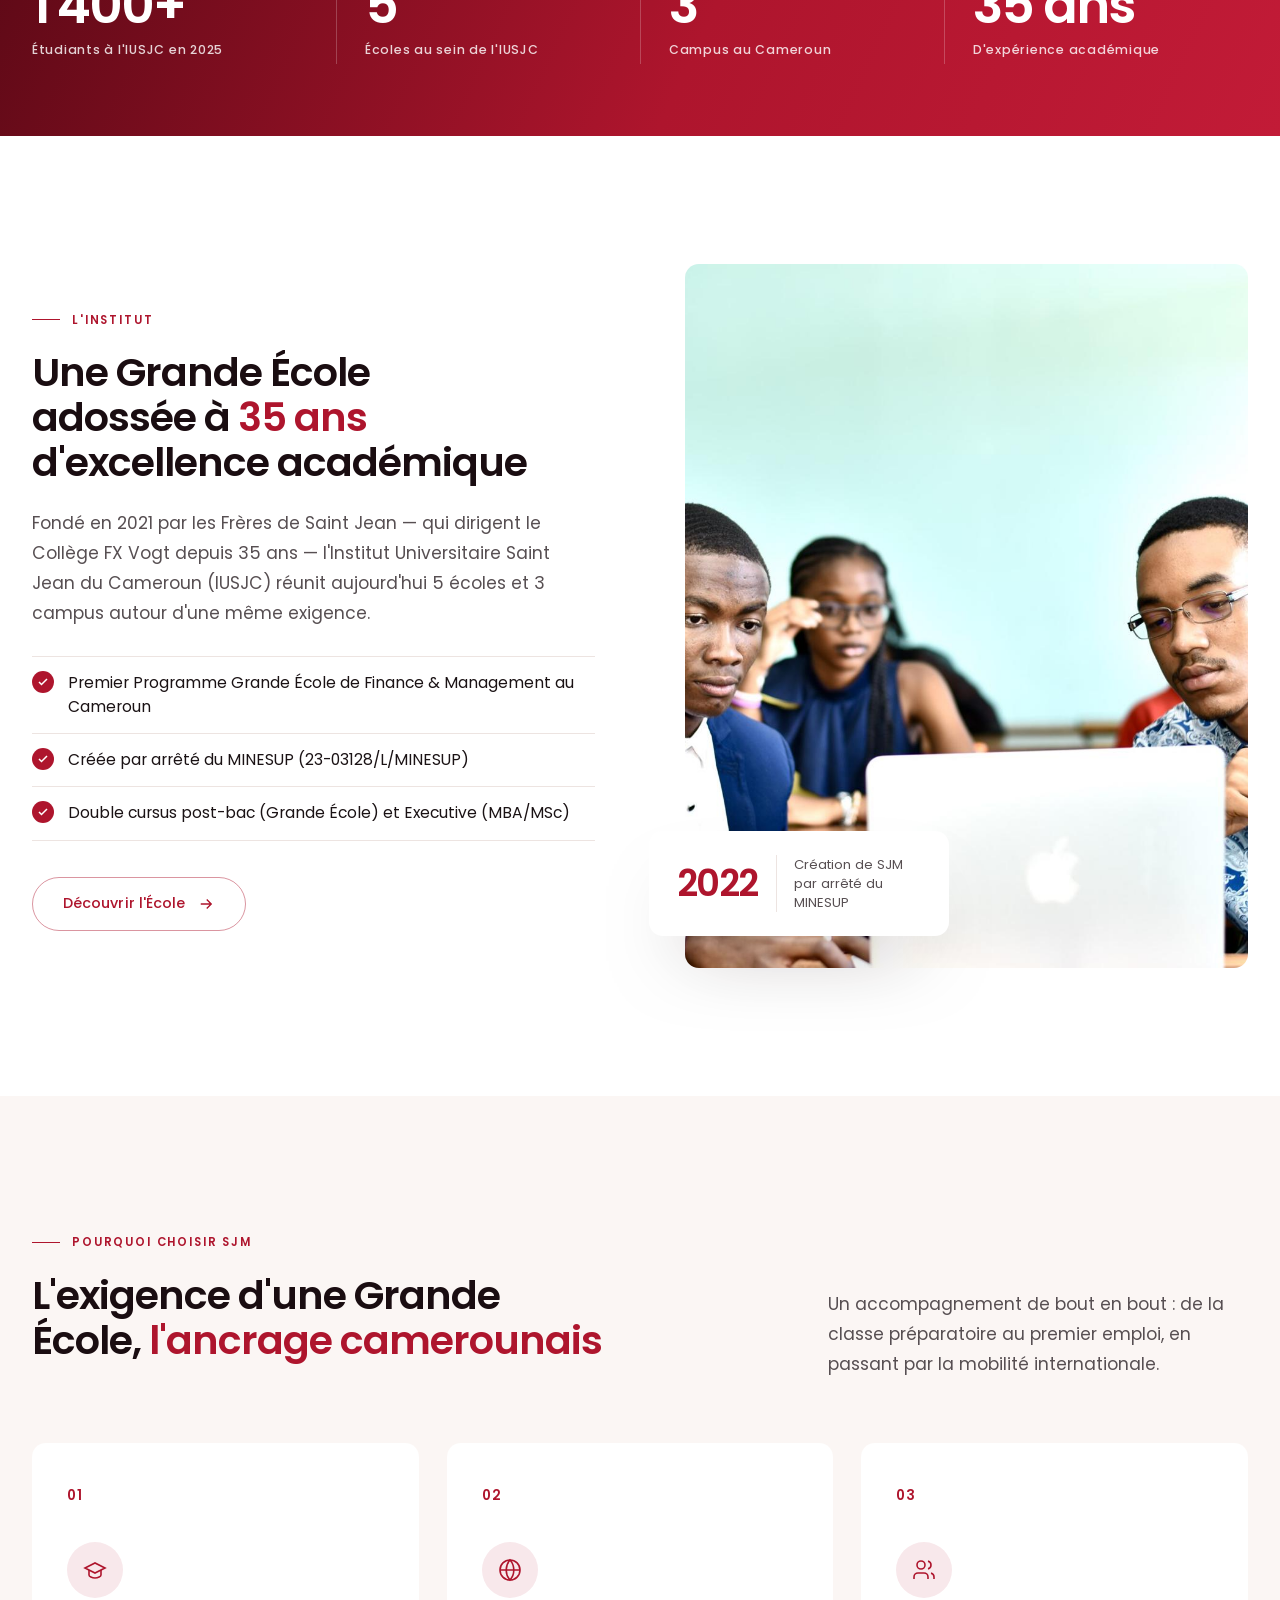
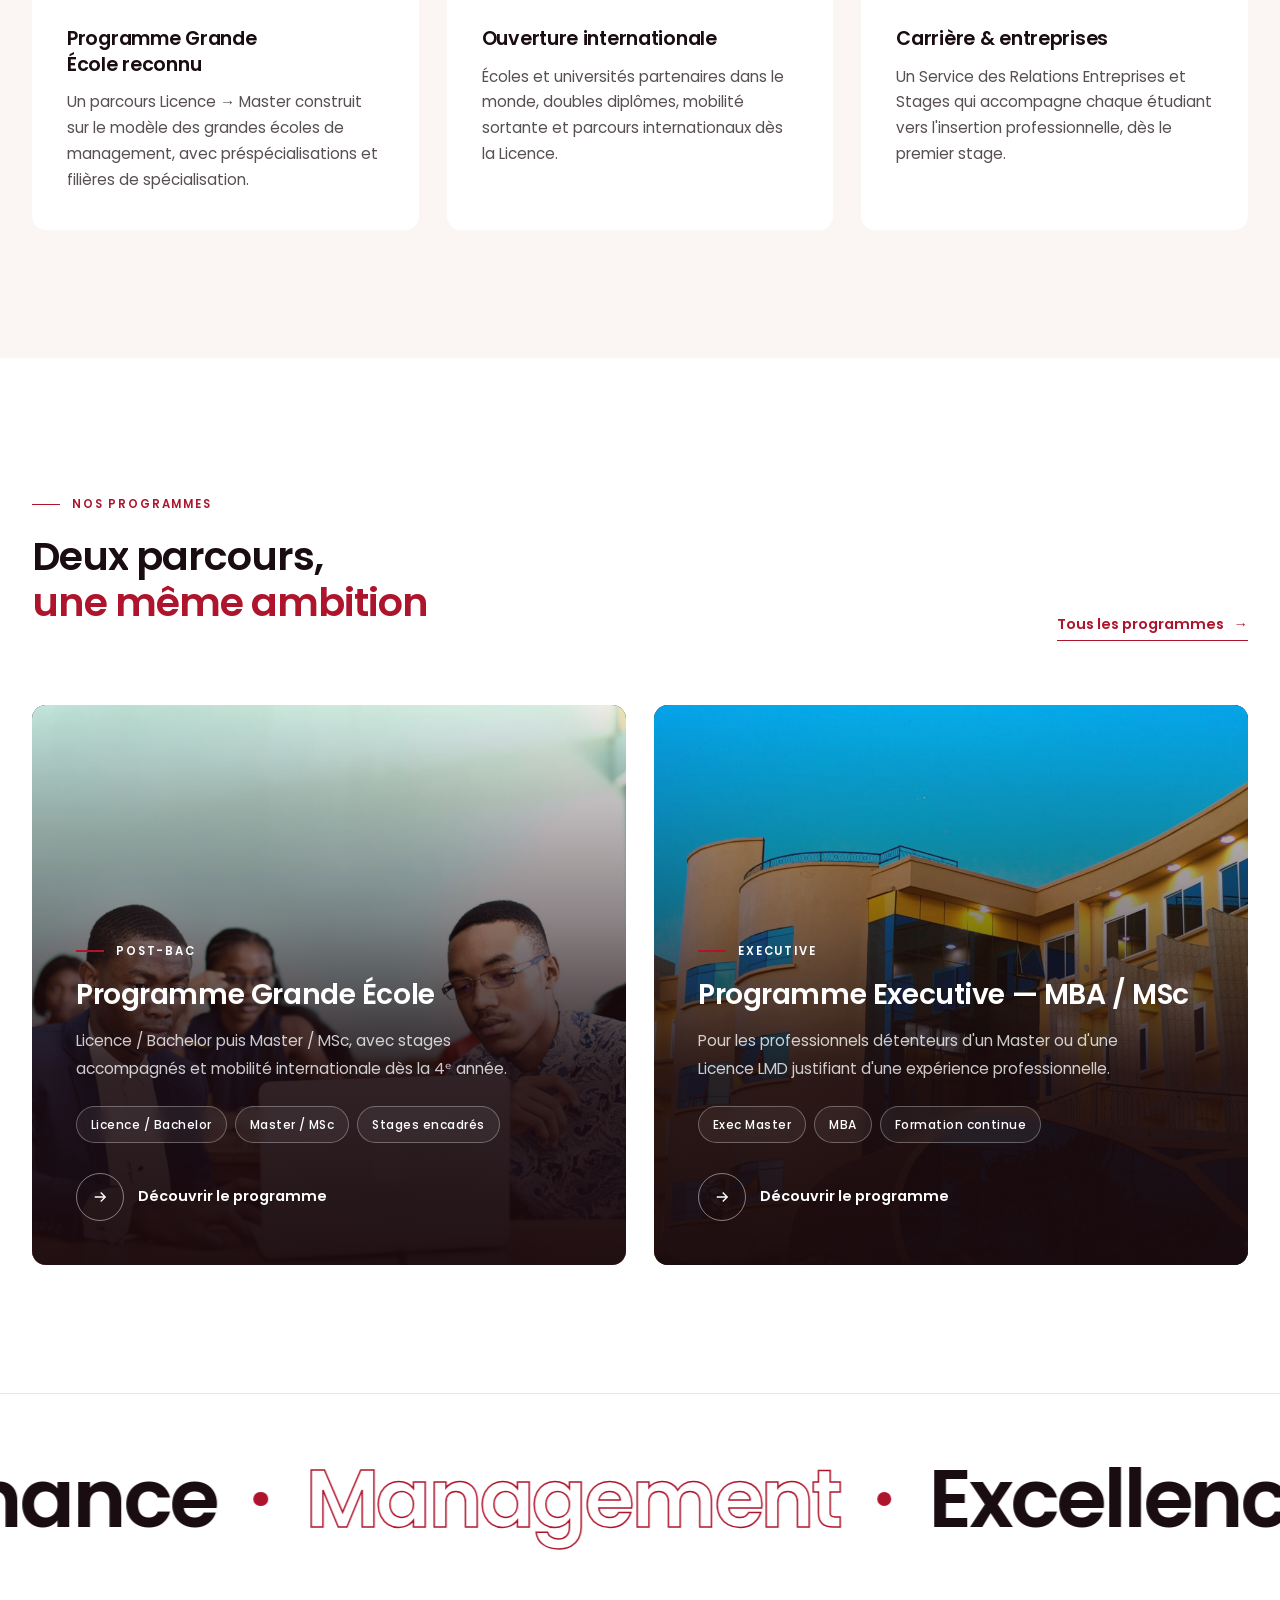
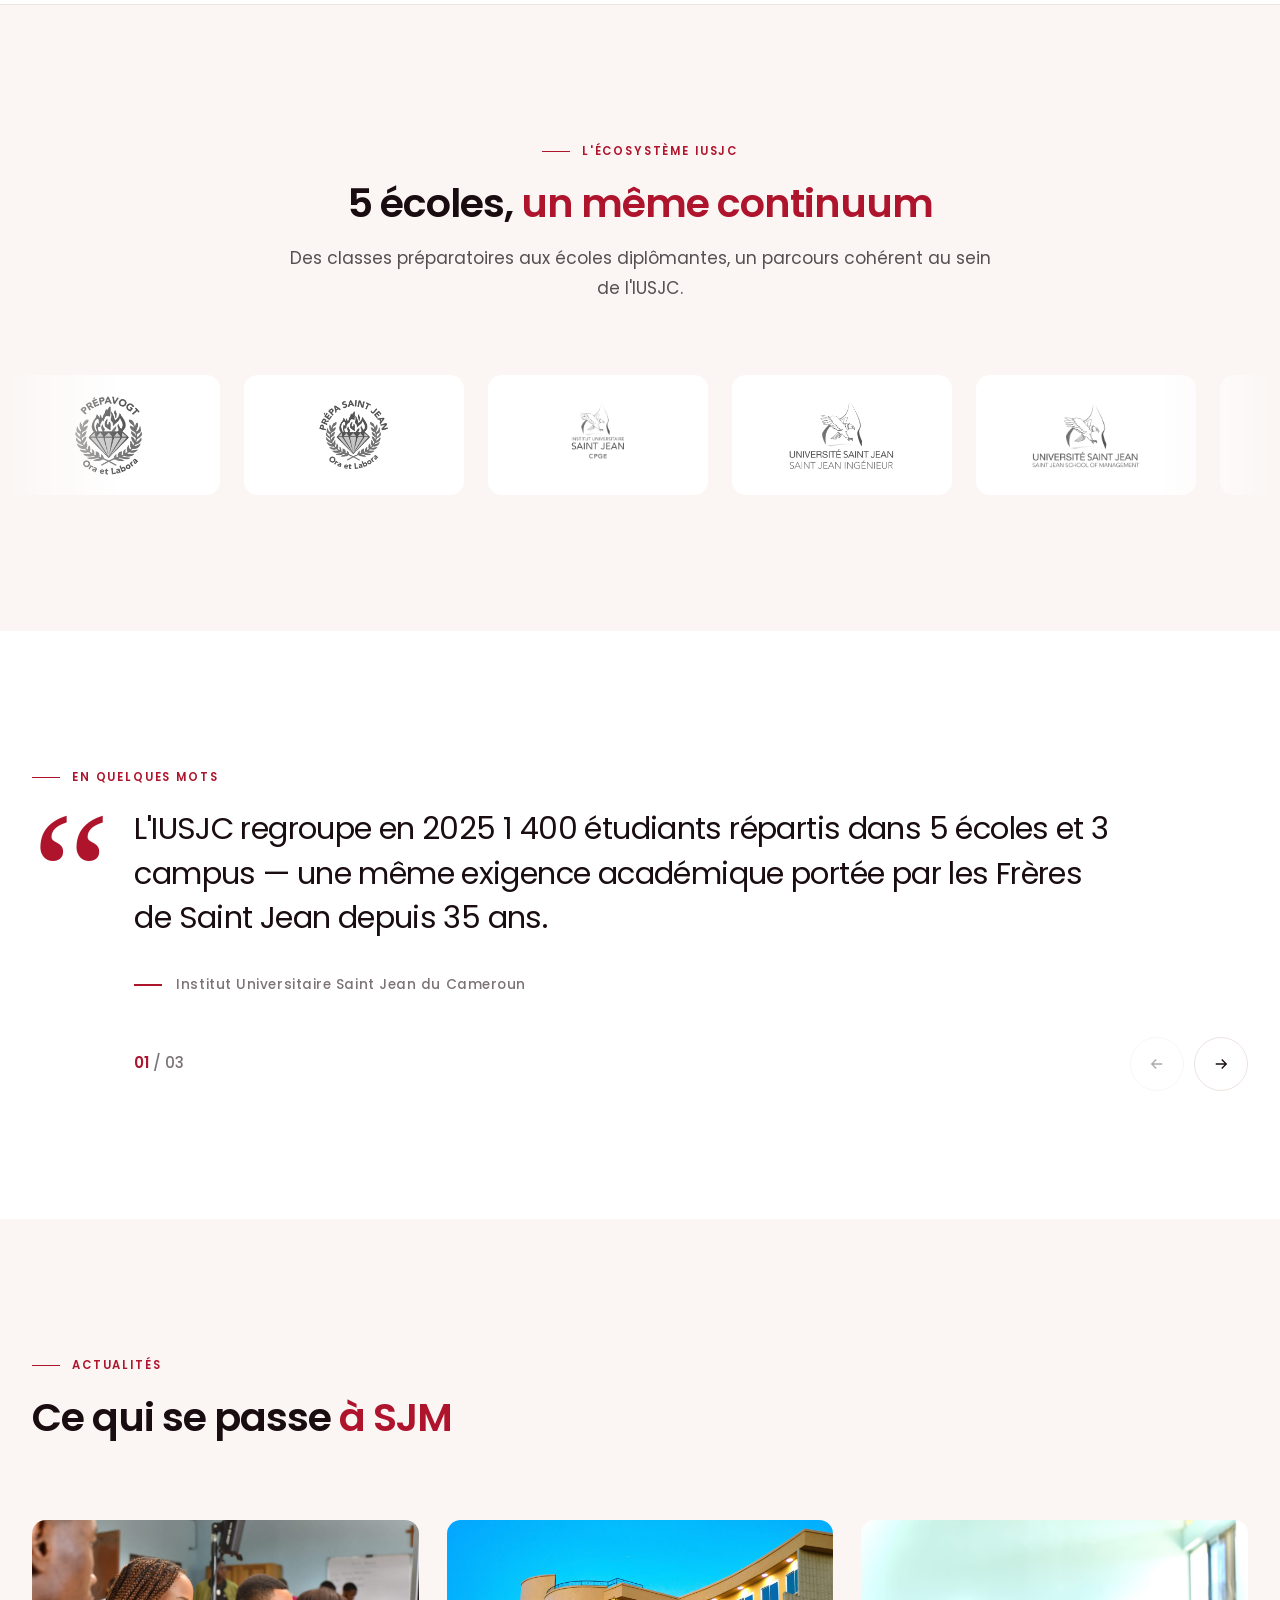
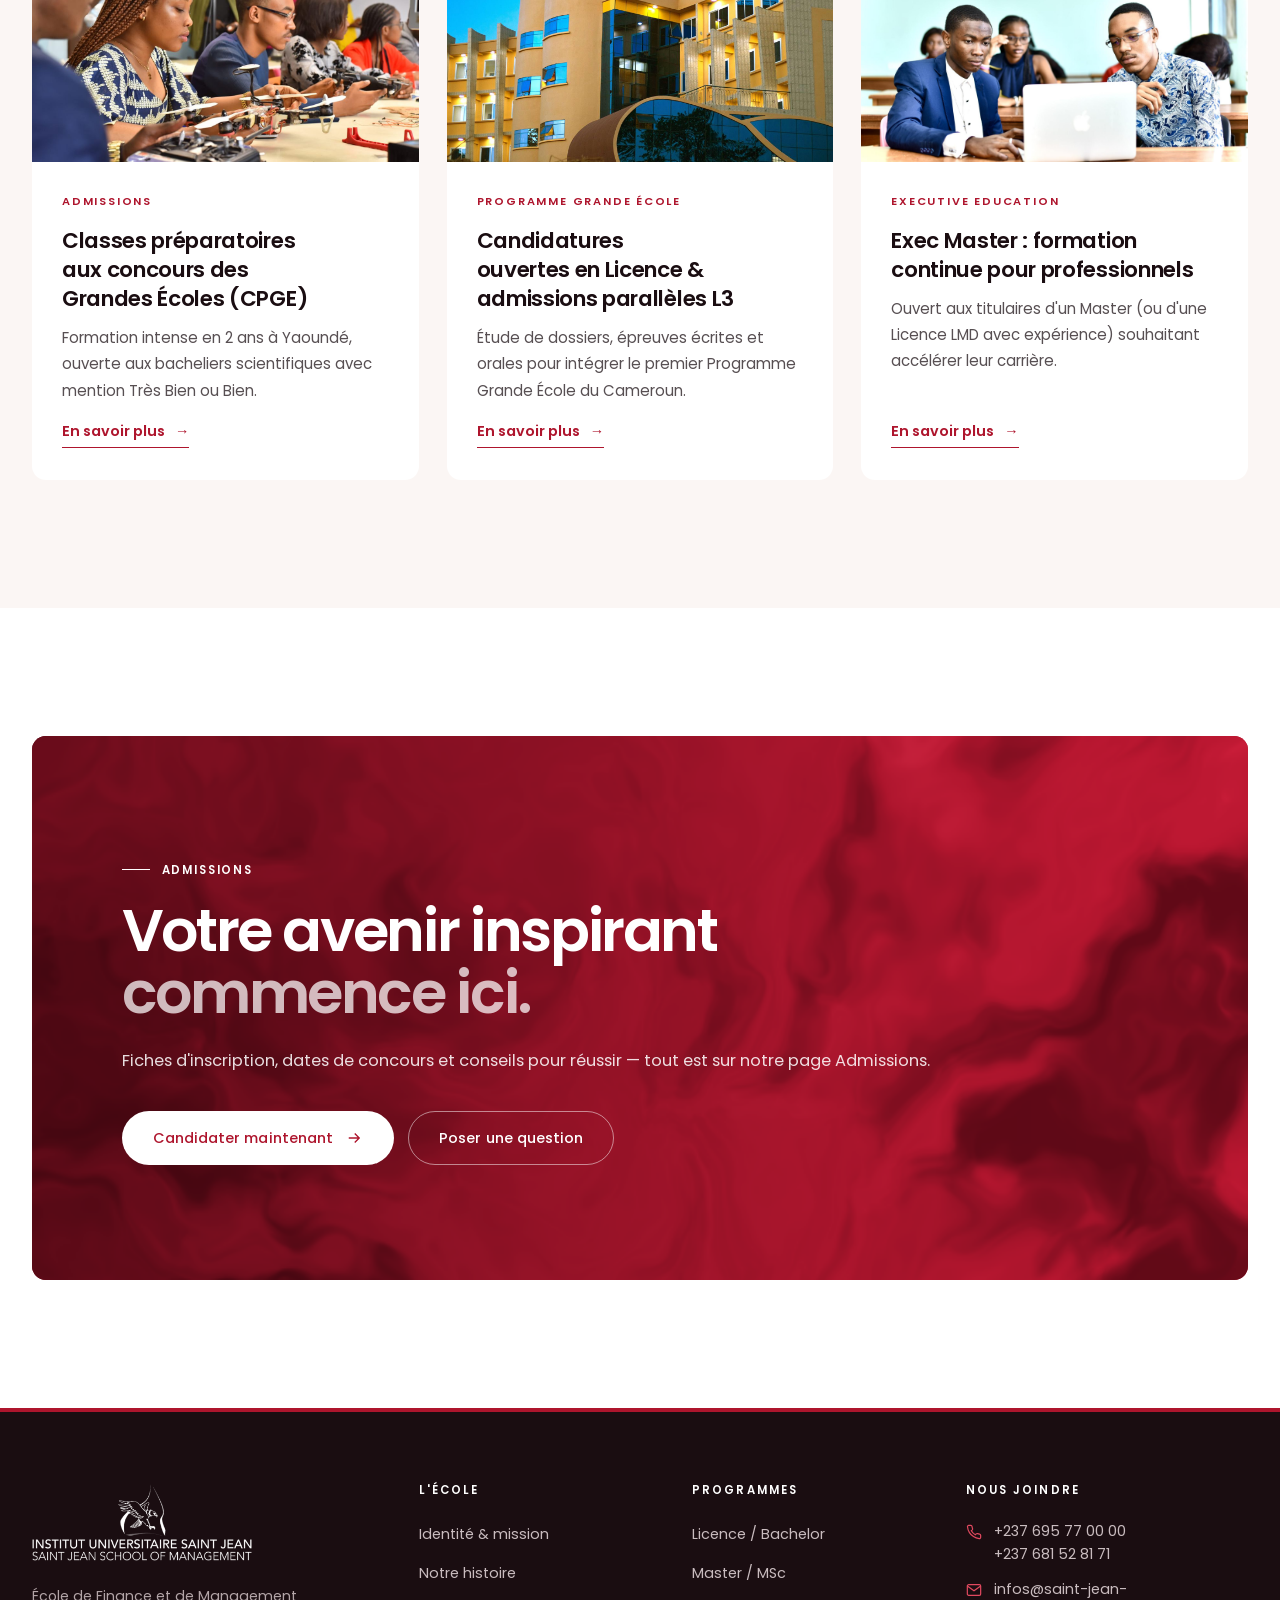
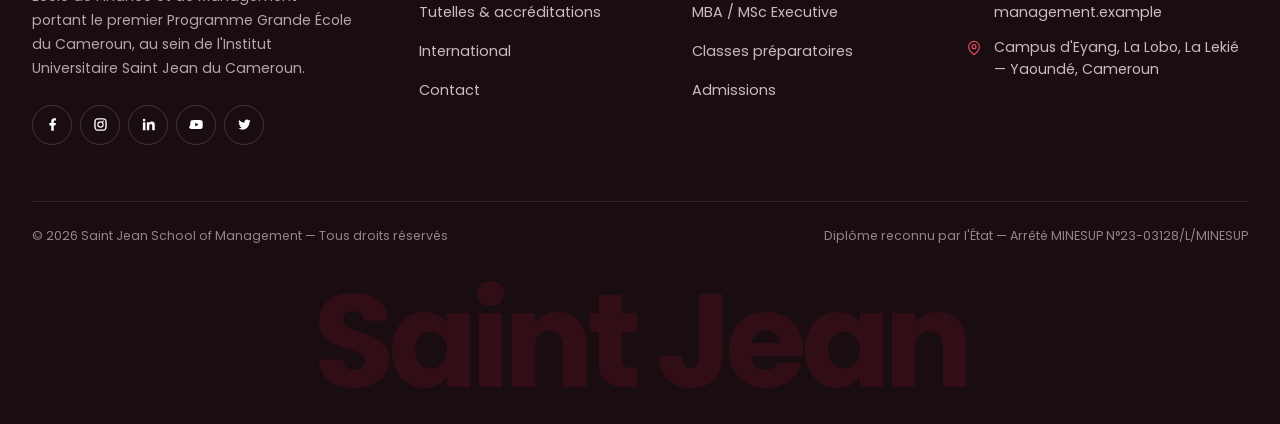
==== commit 1c7283ee: "SEO : adresse définitive saint-jean-management.netlify.app Co-Authored-By: Claude Opus 5.5 <noreply@" ====
--- a/index.html
+++ b/index.html
@@ -8,19 +8,19 @@
 <link rel="icon" href="assets/img/emblem-sjm.png">
 <link rel="apple-touch-icon" href="assets/img/emblem-sjm.png">
 <link rel="shortcut icon" href="favicon.ico">
-<link rel="canonical" href="https://ryanjr237.github.io/saint-jean-management/">
+<link rel="canonical" href="https://saint-jean-management.netlify.app/">
 <meta name="theme-color" content="#AE152D">
 <meta property="og:type" content="website">
 <meta property="og:site_name" content="Saint Jean School of Management">
 <meta property="og:locale" content="fr_FR">
-<meta property="og:url" content="https://ryanjr237.github.io/saint-jean-management/">
+<meta property="og:url" content="https://saint-jean-management.netlify.app/">
 <meta property="og:title" content="Saint Jean School of Management — Grande École de Finance & Management à Yaoundé">
 <meta property="og:description" content="Saint Jean School of Management (SJM), école de Finance et de Management de l'IUSJC à Yaoundé. Programme Grande École, MBA/MSc Executive, ouverture internationale.">
-<meta property="og:image" content="https://ryanjr237.github.io/saint-jean-management/assets/img/hero-campus.jpg">
+<meta property="og:image" content="https://saint-jean-management.netlify.app/assets/img/hero-campus.jpg">
 <meta name="twitter:card" content="summary_large_image">
 <meta name="twitter:title" content="Saint Jean School of Management — Grande École de Finance & Management à Yaoundé">
 <meta name="twitter:description" content="Saint Jean School of Management (SJM), école de Finance et de Management de l'IUSJC à Yaoundé. Programme Grande École, MBA/MSc Executive, ouverture internationale.">
-<meta name="twitter:image" content="https://ryanjr237.github.io/saint-jean-management/assets/img/hero-campus.jpg">
+<meta name="twitter:image" content="https://saint-jean-management.netlify.app/assets/img/hero-campus.jpg">
 <link rel="preconnect" href="https://fonts.googleapis.com">
 <link rel="preconnect" href="https://fonts.gstatic.com" crossorigin>
 <link href="https://fonts.googleapis.com/css2?family=Poppins:ital,wght@0,300;0,400;0,500;0,600;0,700;1,300;1,400&display=swap" rel="stylesheet">
@@ -33,9 +33,9 @@
   "@type": "CollegeOrUniversity",
   "name": "Saint Jean School of Management",
   "alternateName": "SJM",
-  "url": "https://ryanjr237.github.io/saint-jean-management/",
-  "logo": "https://ryanjr237.github.io/saint-jean-management/assets/img/logo-sjm.png",
-  "image": "https://ryanjr237.github.io/saint-jean-management/assets/img/hero-campus.jpg",
+  "url": "https://saint-jean-management.netlify.app/",
+  "logo": "https://saint-jean-management.netlify.app/assets/img/logo-sjm.png",
+  "image": "https://saint-jean-management.netlify.app/assets/img/hero-campus.jpg",
   "description": "Saint Jean School of Management (SJM), école de Finance et de Management de l'IUSJC à Yaoundé. Programme Grande École, MBA/MSc Executive, ouverture internationale.",
   "foundingDate": "2022",
   "address": {
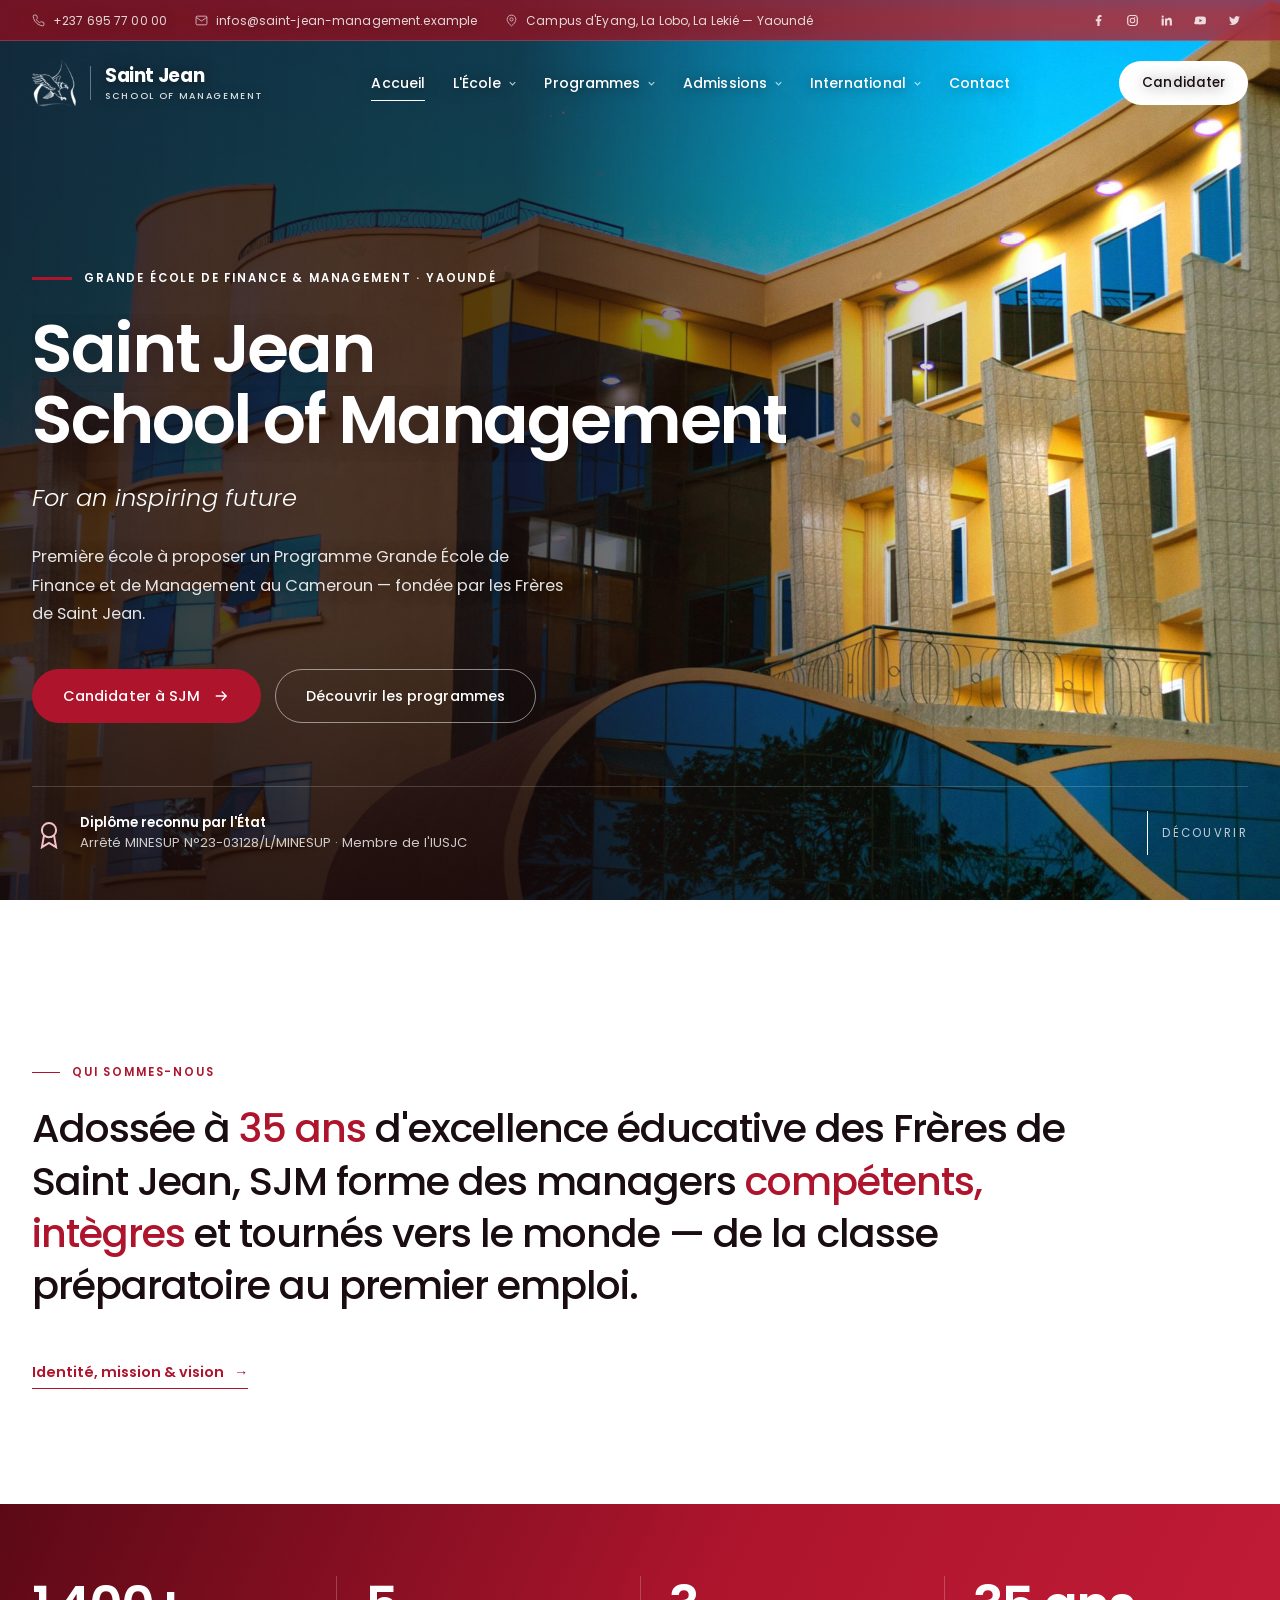
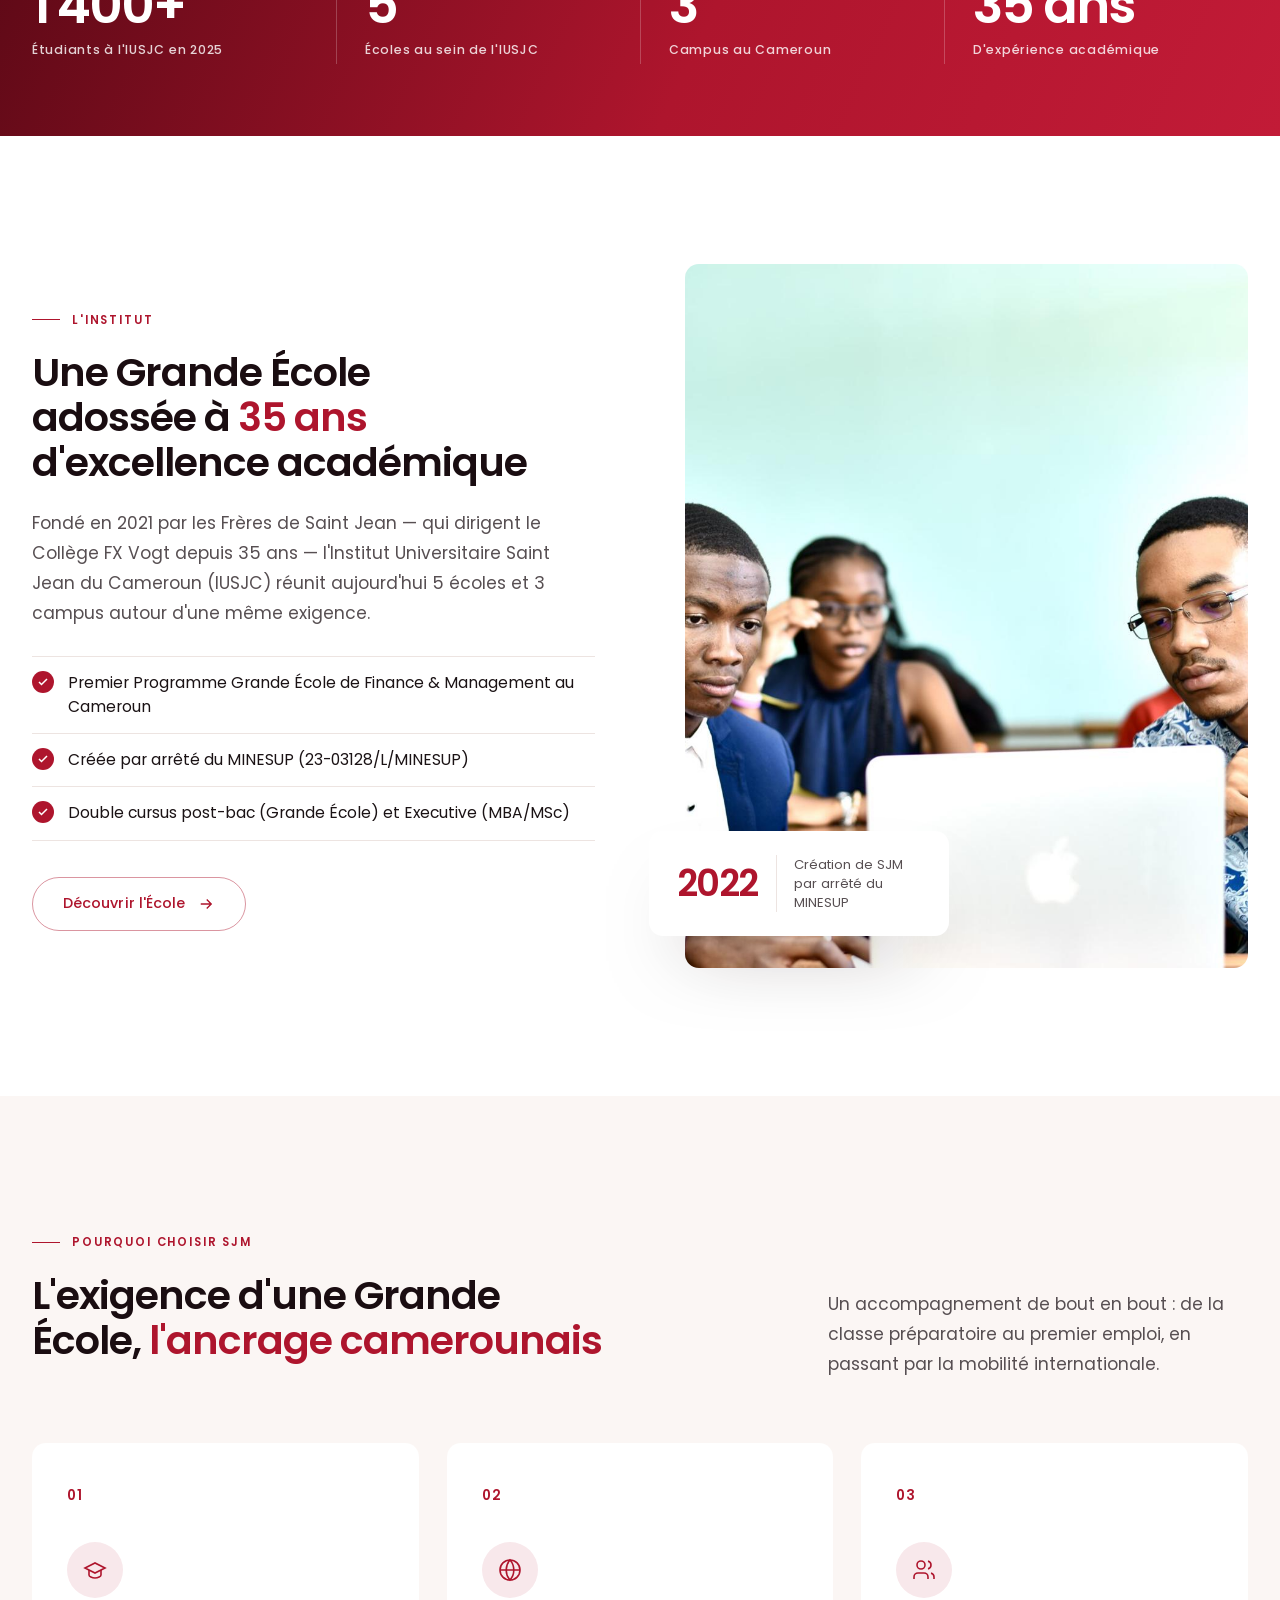
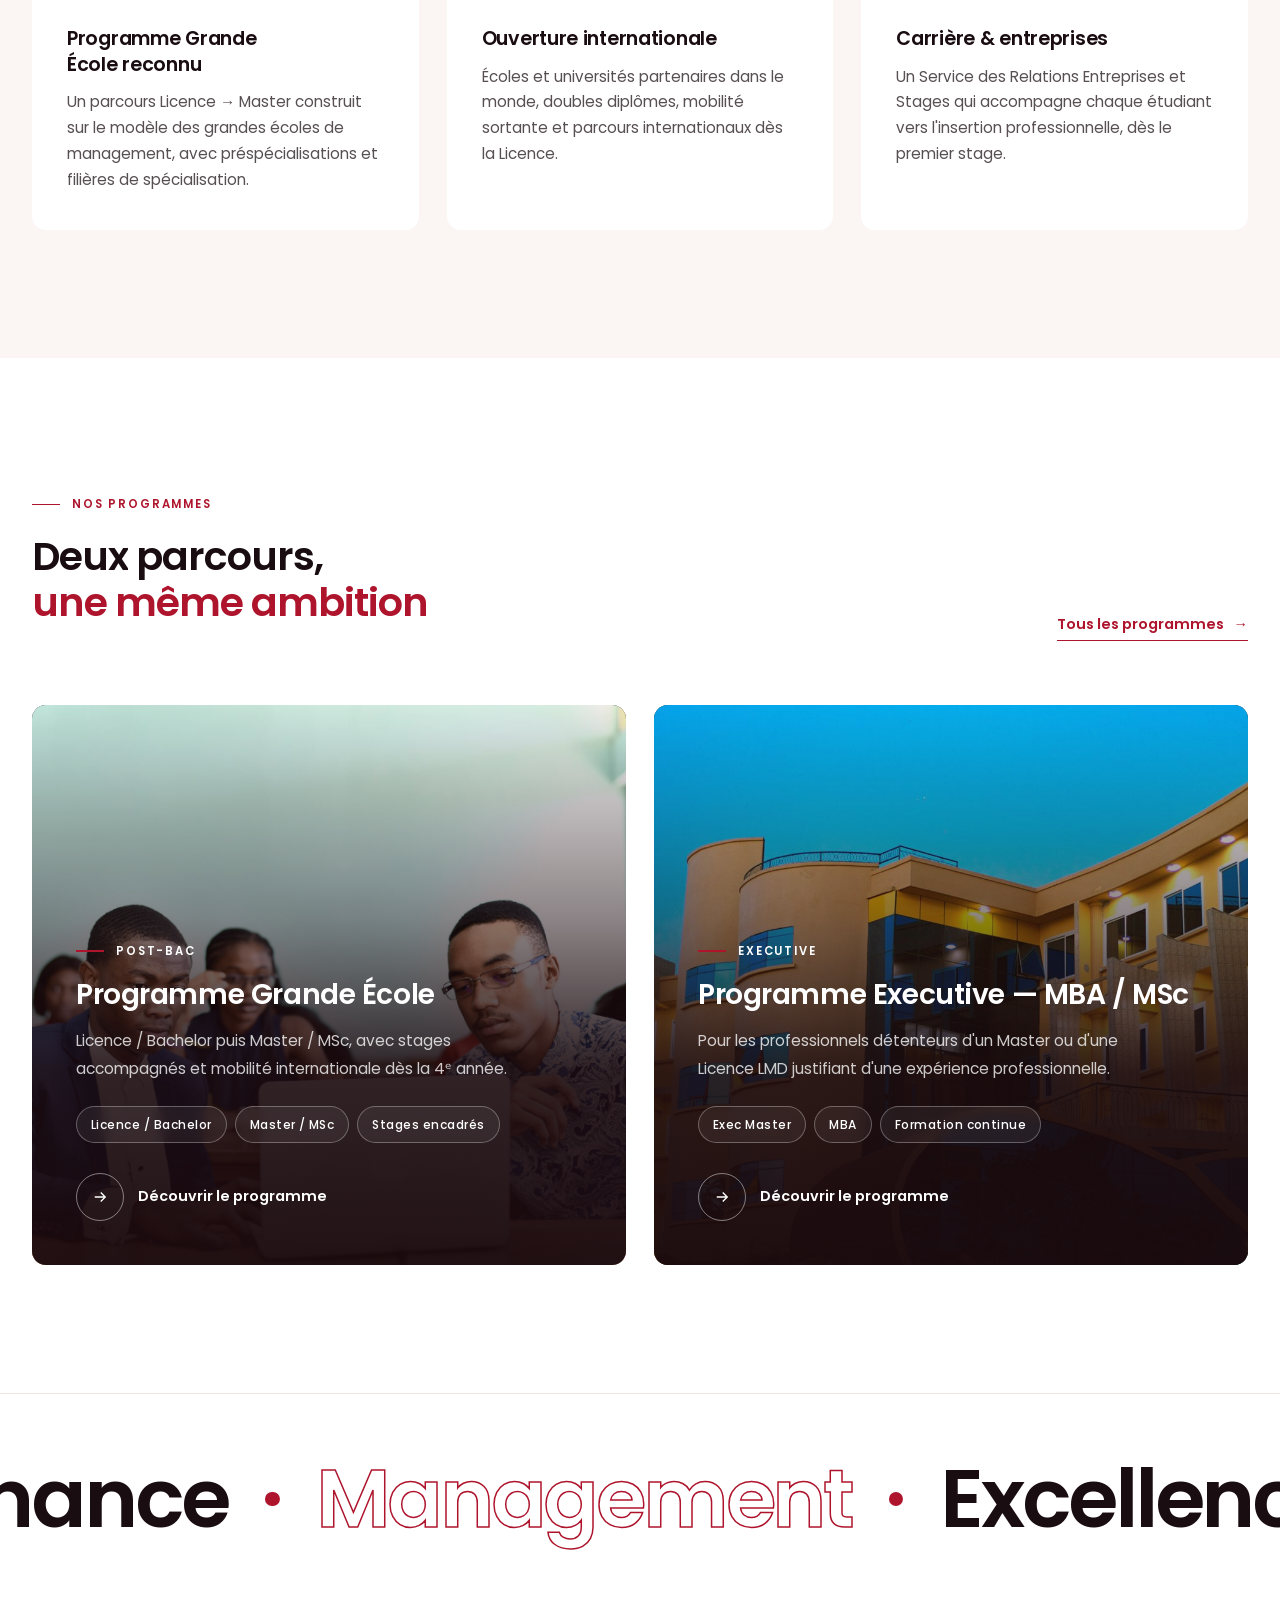
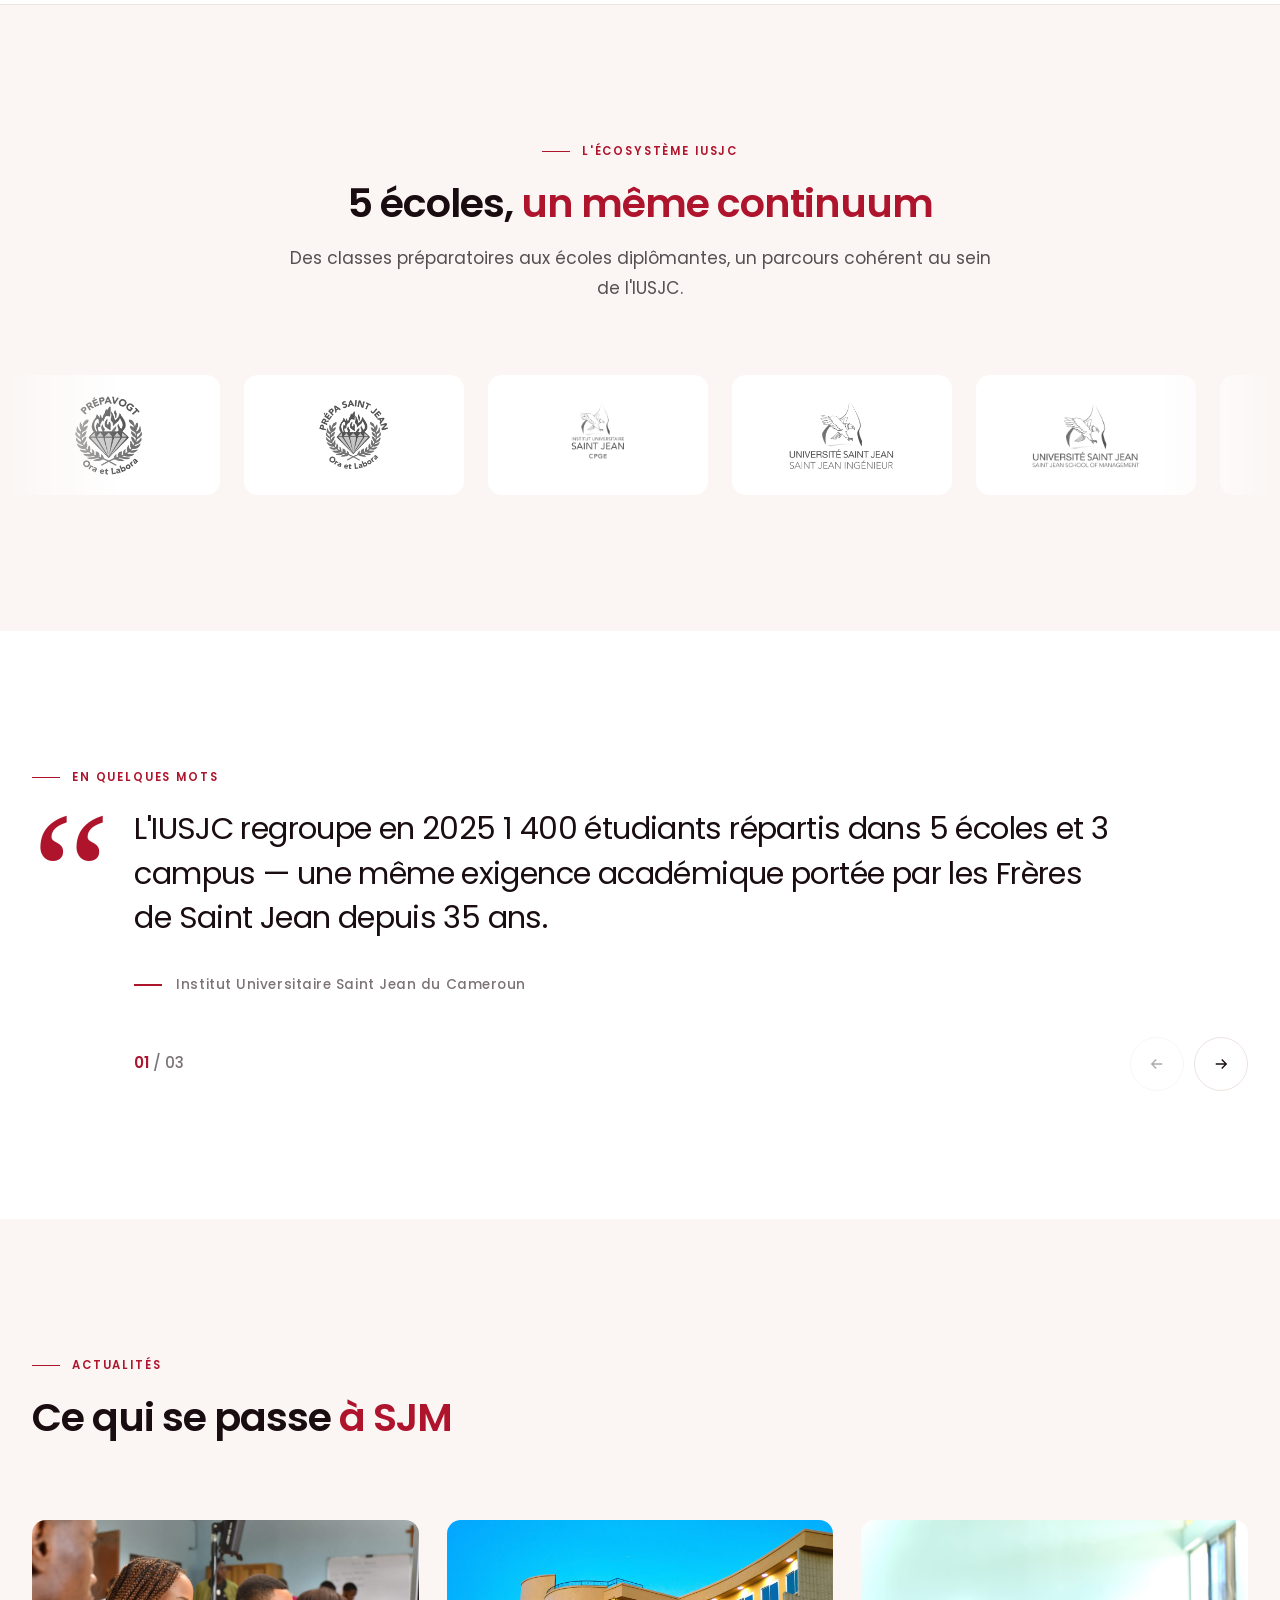
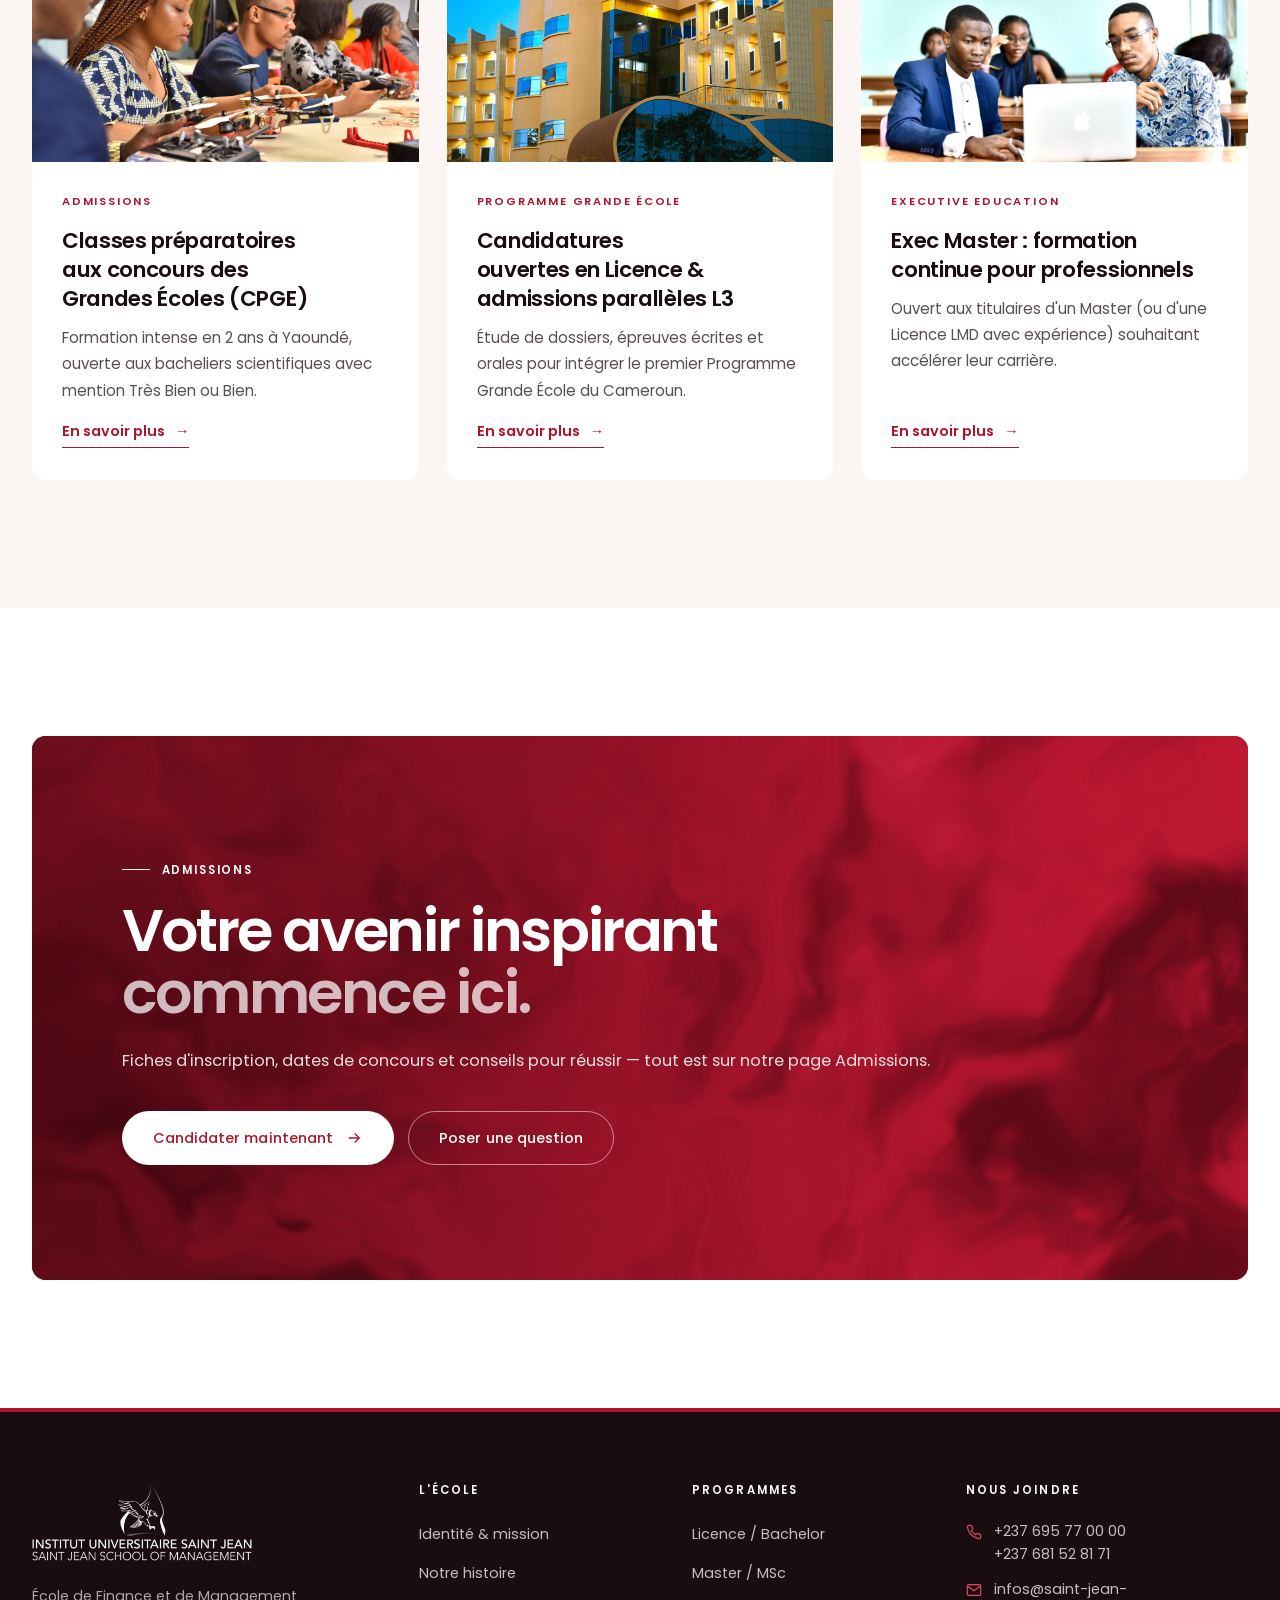
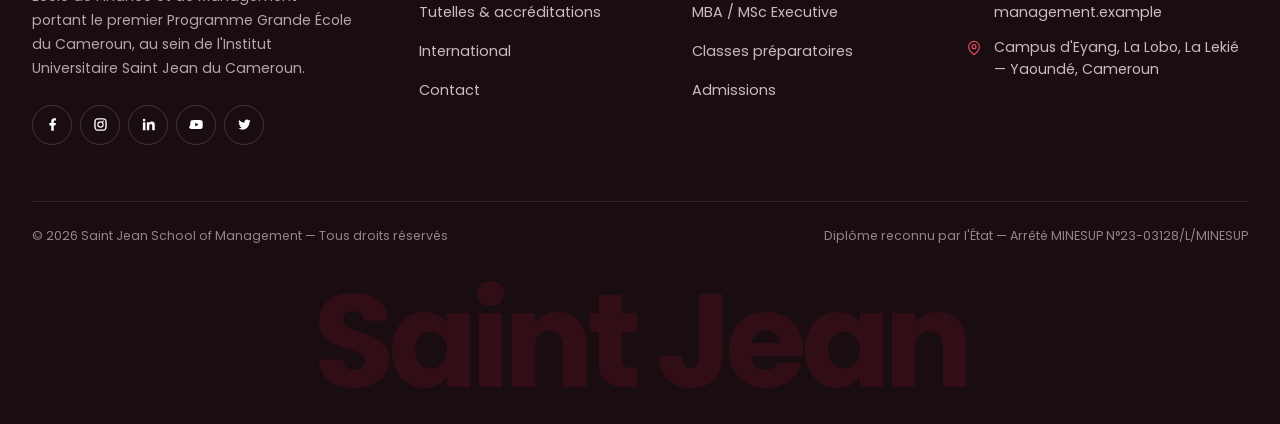
==== commit 50851fc8: "Expérience mobile repensée + formulaire de contact fonctionnel - Barre d'action mobile fixe : Appele" ====
--- a/index.html
+++ b/index.html
@@ -25,7 +25,8 @@
 <link rel="preconnect" href="https://fonts.gstatic.com" crossorigin>
 <link href="https://fonts.googleapis.com/css2?family=Poppins:ital,wght@0,300;0,400;0,500;0,600;0,700;1,300;1,400&display=swap" rel="stylesheet">
 <script>document.documentElement.classList.add('js');</script>
-<link rel="preload" as="image" href="assets/img/hero-campus.jpg" fetchpriority="high">
+<link rel="preload" as="image" href="assets/img/hero-campus.jpg" media="(min-width: 721px)" fetchpriority="high">
+<link rel="preload" as="image" href="assets/img/hero-campus-mobile.jpg" media="(max-width: 720px)" fetchpriority="high">
 <link rel="stylesheet" href="css/style.css">
 <script type="application/ld+json">
 {
@@ -156,7 +157,7 @@
   <!-- ===================== HERO ===================== -->
   <section class="hero">
     <div class="hero-media" aria-hidden="true">
-      <div class="hero-bg" data-parallax="0.18" style="background-image:url('assets/img/hero-campus.jpg')"></div>
+      <div class="hero-bg" data-parallax="0.18"></div>
     </div>
     <div class="hero-overlay" aria-hidden="true"></div>
     <div class="container hero-inner">
--- a/css/style.css
+++ b/css/style.css
@@ -496,7 +496,7 @@
 }
 .hero-bg{
   position:absolute; inset:-6% 0 -6% 0;
-  background-size:cover; background-position:62% 40%;
+  background:url("../assets/img/hero-campus.jpg") 62% 40% / cover no-repeat;
   transform:scale(1.14);
   translate:0 var(--py, 0px);
   transition:transform 2.6s var(--ease-out);
@@ -1371,6 +1371,180 @@
 @media (max-width:600px){ .back-to-top{ right:16px; bottom:16px; width:46px; height:46px; } }
 
 /* ==========================================================================
+   Formulaire : états & champ anti-spam
+   ========================================================================== */
+.visually-hidden{ position:absolute !important; width:1px; height:1px; padding:0; margin:-1px; overflow:hidden; clip:rect(0 0 0 0); white-space:nowrap; border:0; }
+.form-feedback{ margin:18px 0 0; padding:14px 16px; border-radius:10px; background:#EAF6EE; color:#1D5B34; font-weight:500; font-size:.92rem; }
+.form-feedback.is-error{ background:var(--red-light); color:var(--red-dark); }
+
+/* ==========================================================================
+   Barre d'action mobile (Candidater · Appeler · WhatsApp)
+   ========================================================================== */
+.mobile-bar{ display:none; }
+@media (max-width:900px){
+  .mobile-bar{
+    position:fixed; left:10px; right:10px; bottom:calc(10px + env(safe-area-inset-bottom, 0px)); z-index:95;
+    display:grid; grid-template-columns:1fr 1fr 1.35fr; gap:6px; padding:6px;
+    background:rgba(26,13,17,.9);
+    backdrop-filter:blur(14px) saturate(1.4); -webkit-backdrop-filter:blur(14px) saturate(1.4);
+    border:1px solid rgba(255,255,255,.1); border-radius:18px;
+    box-shadow:0 18px 40px -16px rgba(26,10,14,.6);
+    transform:translateY(calc(100% + 24px));
+    transition:transform .5s var(--ease-out);
+  }
+  .mobile-bar.visible{ transform:none; }
+  .menu-is-open .mobile-bar{ transform:translateY(calc(100% + 24px)); }
+  .mobile-bar a{
+    display:flex; align-items:center; justify-content:center; gap:8px;
+    min-height:50px; border-radius:13px;
+    font-size:.86rem; font-weight:500; color:#fff; letter-spacing:.005em;
+    background:rgba(255,255,255,.08);
+    transition:background .25s ease, transform .2s ease;
+  }
+  .mobile-bar a:active{ transform:scale(.97); }
+  .mobile-bar a svg{ width:18px; height:18px; flex:0 0 auto; }
+  .mobile-bar .mb-apply{ background:var(--red); font-weight:600; }
+  .mobile-bar .mb-wa svg{ color:#4ADE80; }
+  .back-to-top{ display:none; }
+  .has-mobile-bar .site-footer{ padding-bottom:78px; }
+}
+
+/* ==========================================================================
+   Mobile : présentation compacte, image du campus mise en avant,
+   zones tactiles ≥ 44–48 px, animations allégées
+   ========================================================================== */
+@media (max-width:720px){
+  /* Rythme vertical resserré */
+  .section{ padding:64px 0; }
+  .section--tight{ padding:40px 0; }
+  .section-head{ margin-bottom:30px; }
+  .section-head--split{ gap:14px; }
+  .manifesto{ padding:60px 0 44px; }
+  .manifesto-text{ font-size:1.42rem; line-height:1.38; }
+  .manifesto-meta{ margin-top:22px; }
+  .stats-grid{ padding-block:36px; row-gap:26px; }
+  .stat-num{ font-size:2.3rem; }
+  .eyebrow{ font-size:.75rem; margin-bottom:16px; }
+  .lede{ font-size:1rem; }
+
+  /* Héros : la photo du campus visible en haut, le texte dessous */
+  .hero{ display:block; min-height:0; }
+  .hero-media{ position:relative; inset:auto; height:clamp(280px, 48svh, 430px); animation:none; }
+  .hero-media::after{ display:none; }
+  .hero-bg{ inset:0; background-image:url("../assets/img/hero-campus-mobile.jpg"); background-position:center 30%; }
+  .hero-overlay{
+    bottom:auto; height:clamp(280px, 48svh, 430px);
+    background:linear-gradient(180deg, rgba(22,8,11,.55) 0%, rgba(22,8,11,0) 26%, rgba(22,8,11,0) 58%, var(--navy-ink) 100%);
+  }
+  .hero-inner{ padding-top:0; padding-bottom:36px; margin-top:-64px; }
+  .hero .eyebrow{ margin-bottom:16px; }
+  .hero h1{ font-size:clamp(2.1rem, 9.4vw, 2.6rem); margin-bottom:14px; text-shadow:none; }
+  .hero-motto{ font-size:1.1rem; margin-bottom:14px; }
+  .hero p.lede{ font-size:.98rem; text-shadow:none; }
+  .hero-actions{ margin-top:26px; flex-direction:column; gap:10px; }
+  .hero-actions .btn{ width:100%; }
+  .hero-foot{ margin-top:30px; padding-top:20px; }
+
+  /* En-têtes de pages intérieures plus courts */
+  .page-hero{ min-height:0; }
+  .page-hero .container{ padding-top:calc(72px + 56px); padding-bottom:40px; }
+  .page-hero h1{ font-size:clamp(1.9rem, 8.4vw, 2.4rem); }
+  .page-hero p{ font-size:1rem; }
+  .page-hero .hero-actions{ flex-direction:column; gap:10px; margin-top:26px; }
+  .page-hero .hero-actions .btn{ width:100%; }
+
+  /* Cartes « atouts » compactes : icône + titre sur une ligne */
+  .grid-3, .grid-2{ gap:14px; }
+  .feature-card{ padding:22px 20px; border-radius:12px; }
+  .feature-card:has(.feature-icon){ display:grid; grid-template-columns:46px 1fr; column-gap:16px; align-items:start; }
+  .feature-card:has(.feature-icon) > :not(.feature-icon){ grid-column:2; }
+  .feature-num{ display:none; }
+  .feature-icon{ width:46px; height:46px; margin:0; grid-row:1 / span 3; }
+  .feature-icon svg{ width:21px; height:21px; }
+  .feature-card h3{ font-size:1.05rem; margin:2px 0 6px; }
+  .feature-card p{ font-size:.9rem; line-height:1.65; }
+  .feature-card:hover{ transform:none; }
+
+  /* Cartes programmes : photo visible en haut, texte sur fond sombre */
+  .program-card{ min-height:0; flex-direction:column; align-items:stretch; border-radius:14px; }
+  .program-card-media{ position:relative; inset:auto; height:190px; flex:0 0 auto; transform:none; }
+  .program-card::before{ bottom:auto; height:190px; background:linear-gradient(180deg, rgba(22,8,11,0) 45%, var(--navy-ink) 100%); }
+  .program-card-body{ padding:6px 22px 26px; }
+  .program-card h3{ font-size:1.4rem; }
+  .program-card p{ font-size:.92rem; margin-bottom:18px; }
+  .program-list{ margin-bottom:22px; }
+  .program-list li{ font-size:.78rem; padding:7px 12px; }
+
+  /* Actualités et programmes : carrousels glissables au doigt */
+  .grid-2:has(> .program-card),
+  .grid-3:has(> .news-card){
+    display:flex; overflow-x:auto; scroll-snap-type:x mandatory;
+    margin-inline:calc(var(--gutter) * -1); padding:4px var(--gutter) 10px;
+    scroll-padding-inline:var(--gutter); scrollbar-width:none;
+  }
+  .grid-2:has(> .program-card)::-webkit-scrollbar,
+  .grid-3:has(> .news-card)::-webkit-scrollbar{ display:none; }
+  .grid-3 > .news-card, .grid-2 > .program-card{ flex:0 0 86%; scroll-snap-align:start; }
+  .contact-info-card a{ display:inline-flex; align-items:center; min-height:44px; }
+  .news-card-body{ padding:22px 22px 24px; }
+  .news-card h3{ font-size:1.12rem; }
+
+  /* Bloc texte / image */
+  .split{ gap:36px; }
+  .split-media .media-frame{ aspect-ratio:4/3; }
+  .check-list{ margin:22px 0 28px; }
+
+  /* Éléments décoratifs sans intérêt sur petit écran */
+  .text-marquee{ display:none; }
+  .logo-pill{ width:170px; height:100px; padding:18px 22px; }
+
+  /* Citations */
+  .testimonial blockquote{ font-size:1.18rem; margin-bottom:22px; }
+  .carousel-foot{ margin-top:26px; }
+  .carousel-btn{ width:48px; height:48px; }
+
+  /* Bannières */
+  .cta-banner{ padding:36px 24px; border-radius:14px; }
+  .cta-banner--xl{ padding:44px 24px; }
+  .cta-banner--xl h2{ font-size:clamp(1.9rem, 8.6vw, 2.4rem); }
+
+  /* Étapes, accordéon */
+  .step{ padding:28px 0 4px; }
+  .step-num{ font-size:2.4rem; margin-bottom:14px; }
+  .accordion-trigger{ padding:22px 0; }
+
+  /* Zones tactiles (normes Apple / Google) */
+  .text-link{ position:relative; }
+  .text-link::after{ content:""; position:absolute; inset:-12px -6px; }
+  .breadcrumb a{ display:inline-flex; align-items:center; min-height:44px; }
+  .breadcrumb{ margin-bottom:12px; }
+  .footer-social a, .social-row a{ width:46px; height:46px; }
+  .footer-col ul li{ margin:0; }
+  .footer-col a{ display:inline-flex; align-items:center; min-height:44px; font-size:.95rem; }
+  .footer-contact li{ margin-bottom:6px; }
+  .footer-contact a{ display:inline-flex; align-items:center; min-height:40px; }
+
+  /* Pied de page : liens sur deux colonnes */
+  .footer-top{ grid-template-columns:1fr 1fr; gap:34px 20px; padding-block:52px 36px; }
+  .footer-brand, .footer-col:last-child{ grid-column:1 / -1; }
+  .footer-bottom{ flex-direction:column; gap:6px; }
+  .footer-wordmark{ display:none; }
+  .footer-brand p{ font-size:.86rem; }
+
+  /* Lisibilité : aucun texte sous 10 px */
+  .brand-text span{ font-size:.64rem; letter-spacing:.12em; }
+
+  /* Animations plus courtes et plus douces au pouce */
+  .js [data-animate]{ transform:translateY(18px); transition-duration:.6s, .7s; }
+  .js [data-reveal]{ transition-duration:1s; }
+}
+@media (max-width:360px){
+  .brand-text strong{ font-size:1.08rem; }
+  .brand-text span{ letter-spacing:.08em; }
+  .mobile-bar a{ font-size:.8rem; gap:6px; }
+}
+
+/* ==========================================================================
    Accessibilité — respecte "réduire les animations" du système
    ========================================================================== */
 @media (prefers-reduced-motion: reduce){
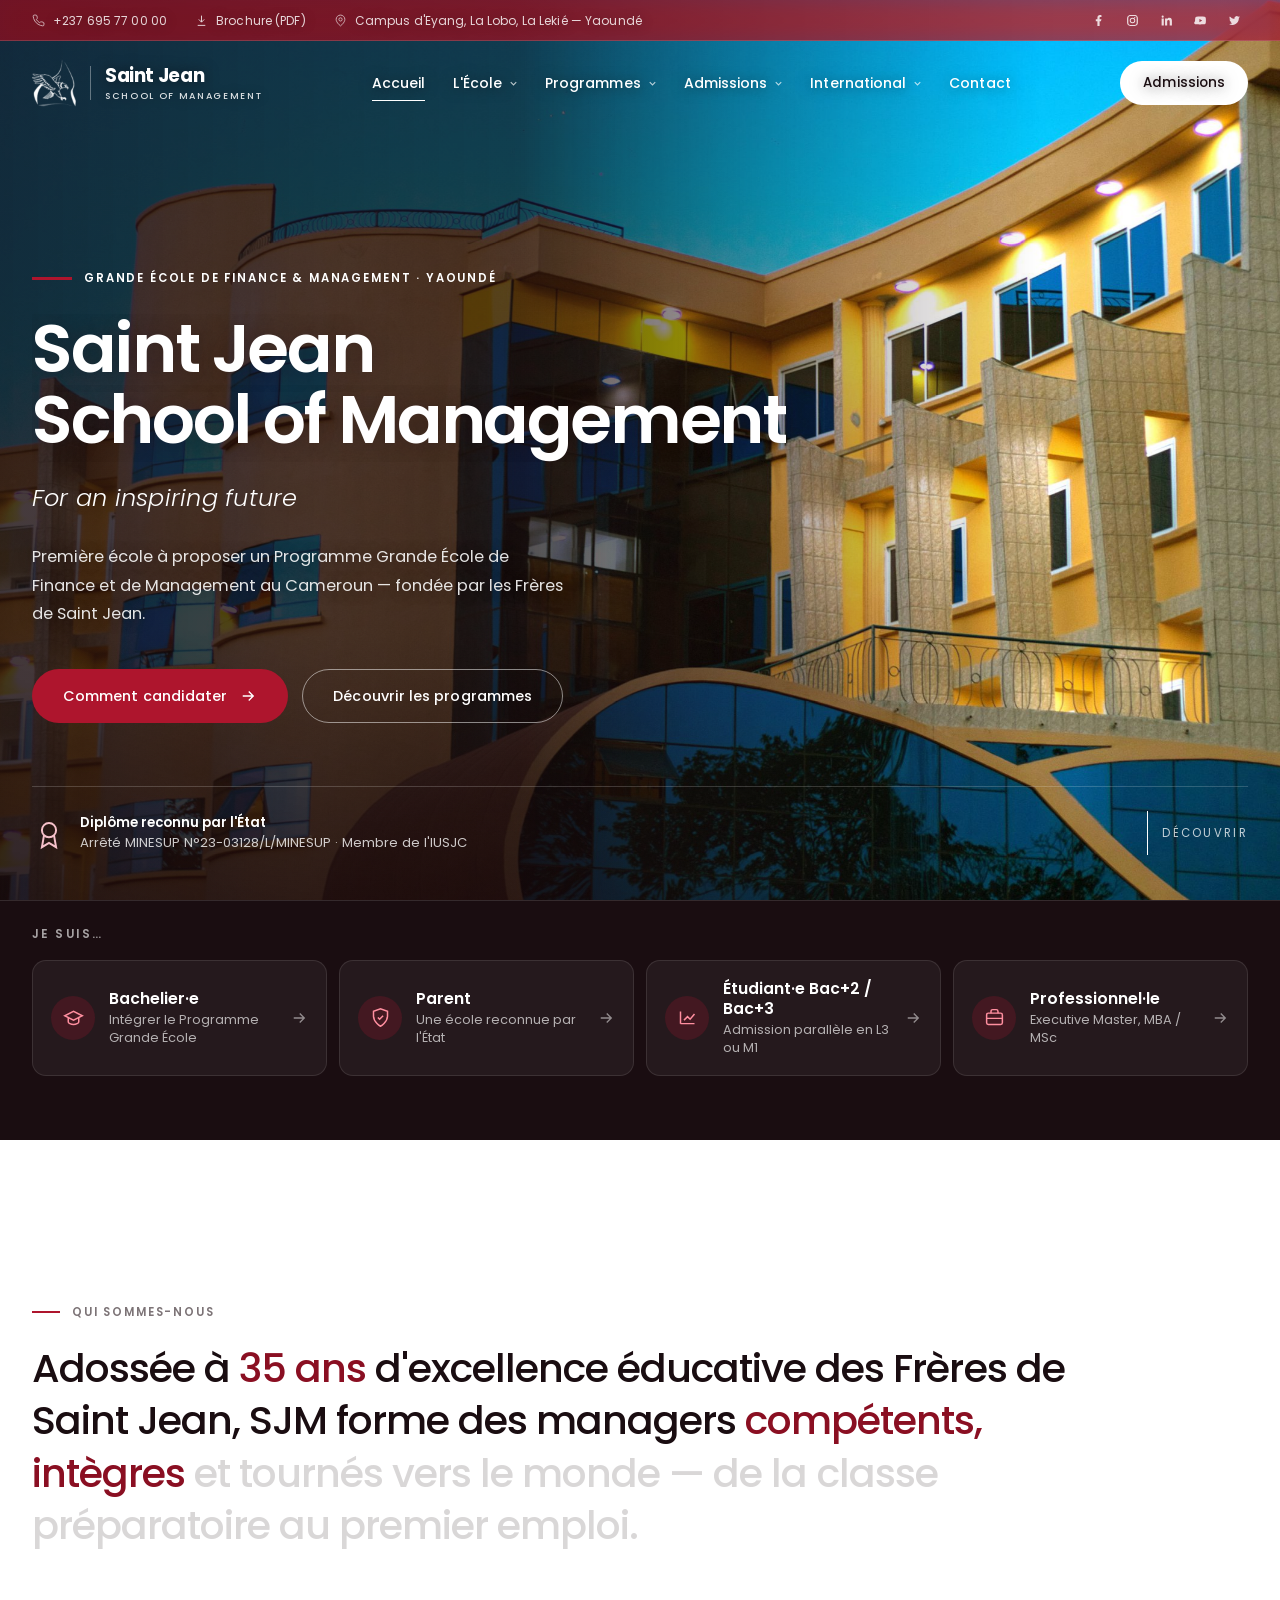
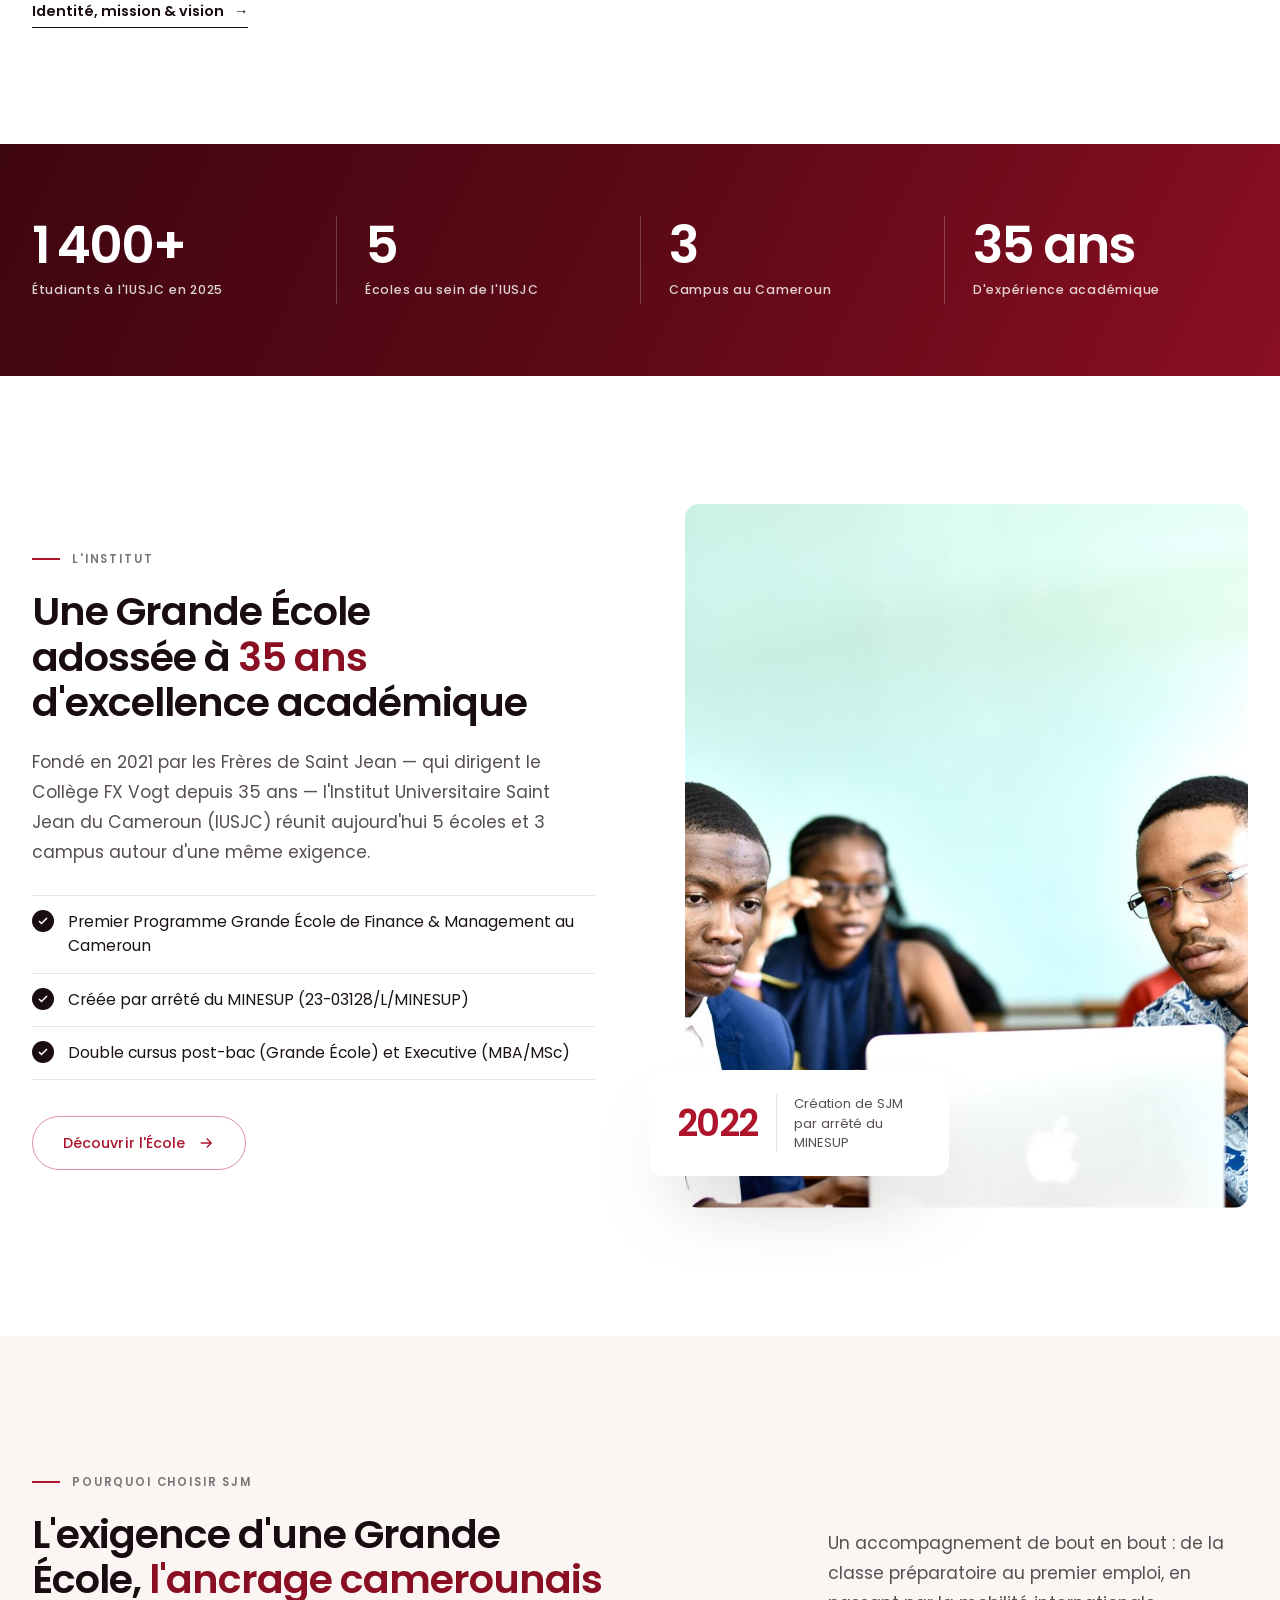
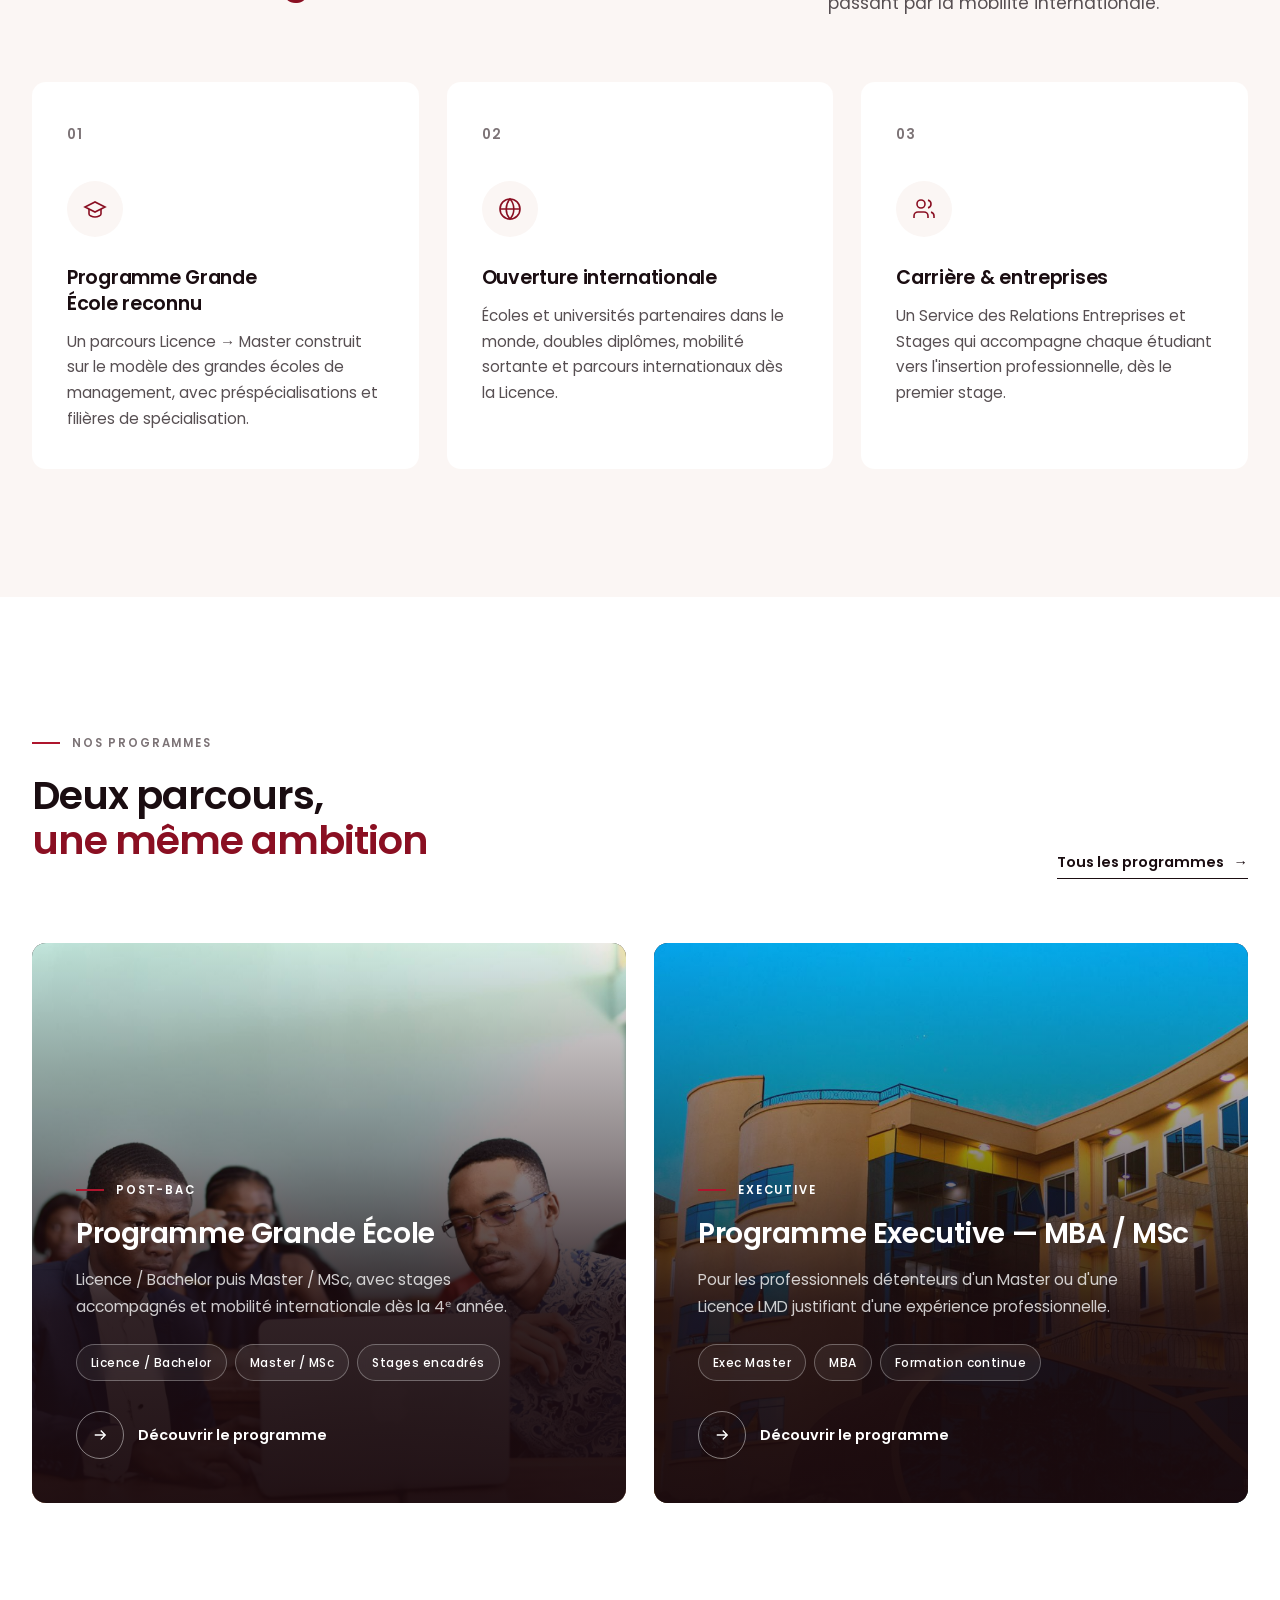
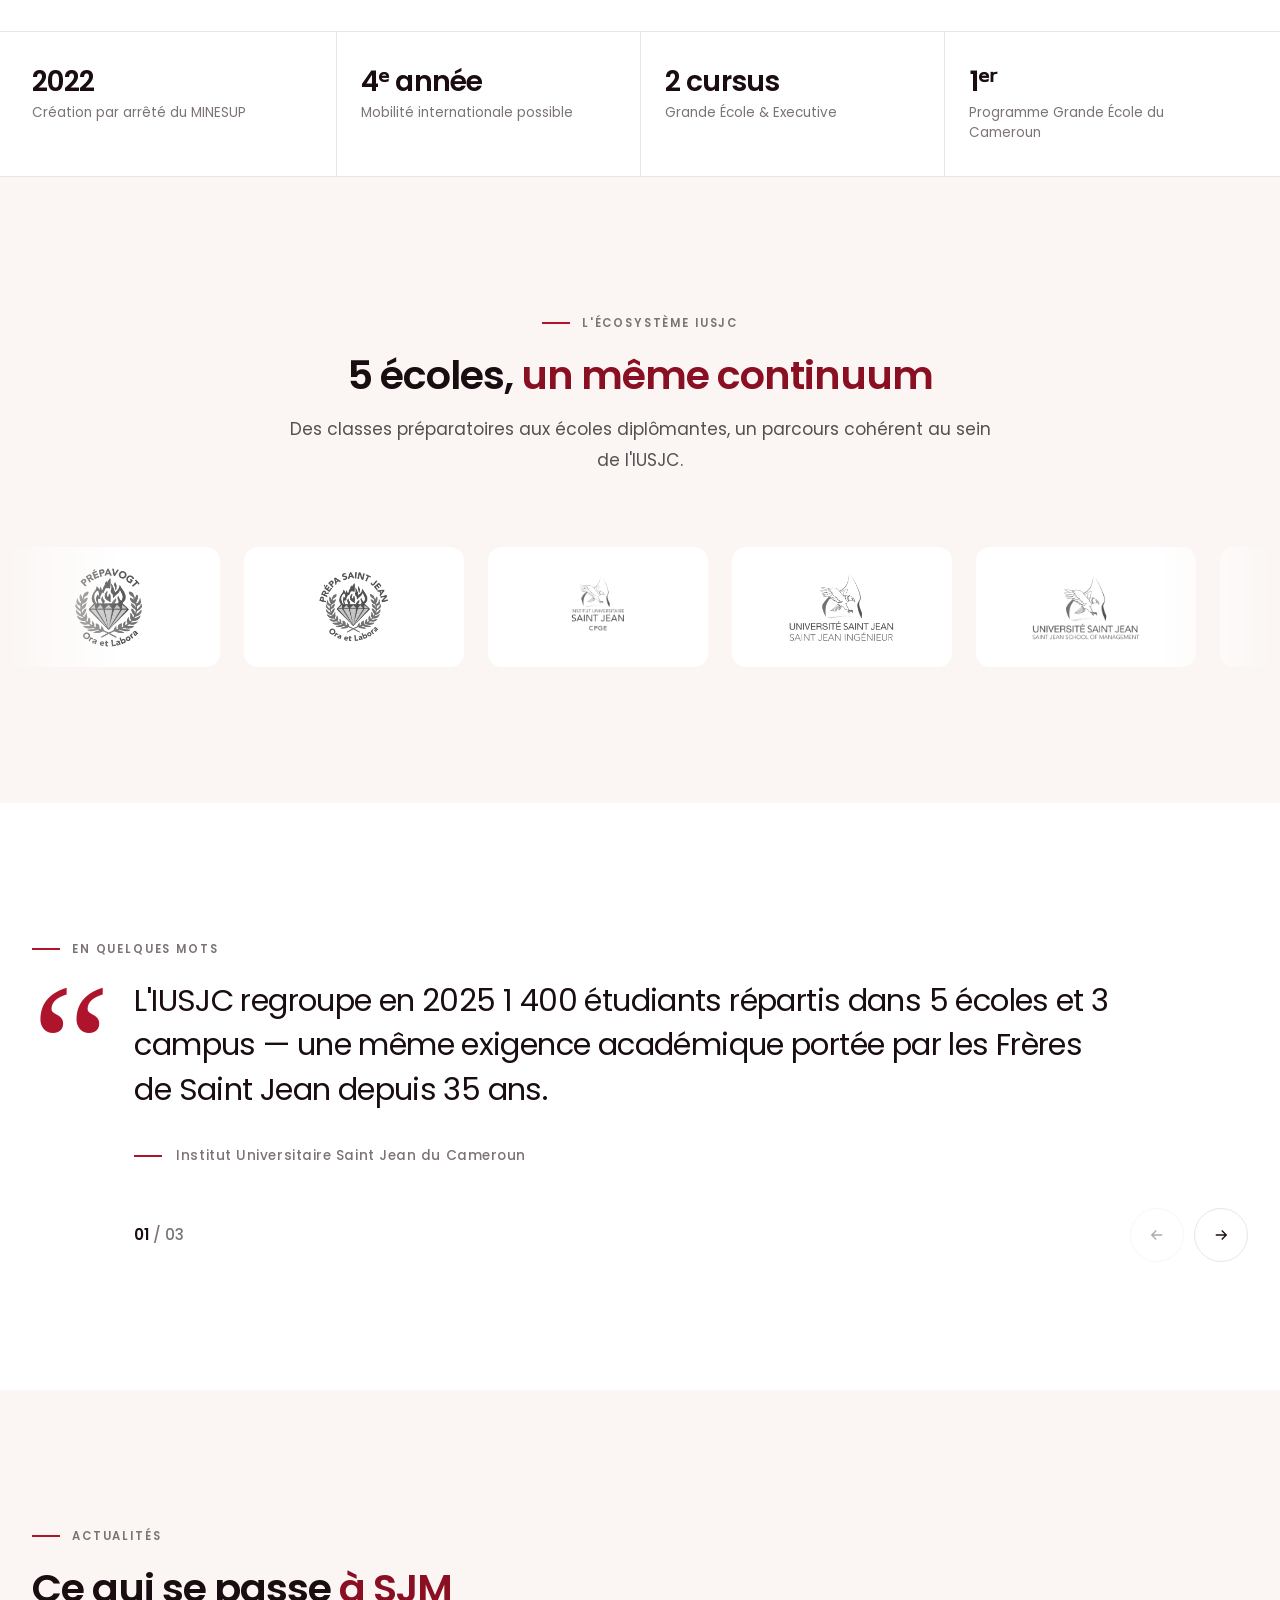
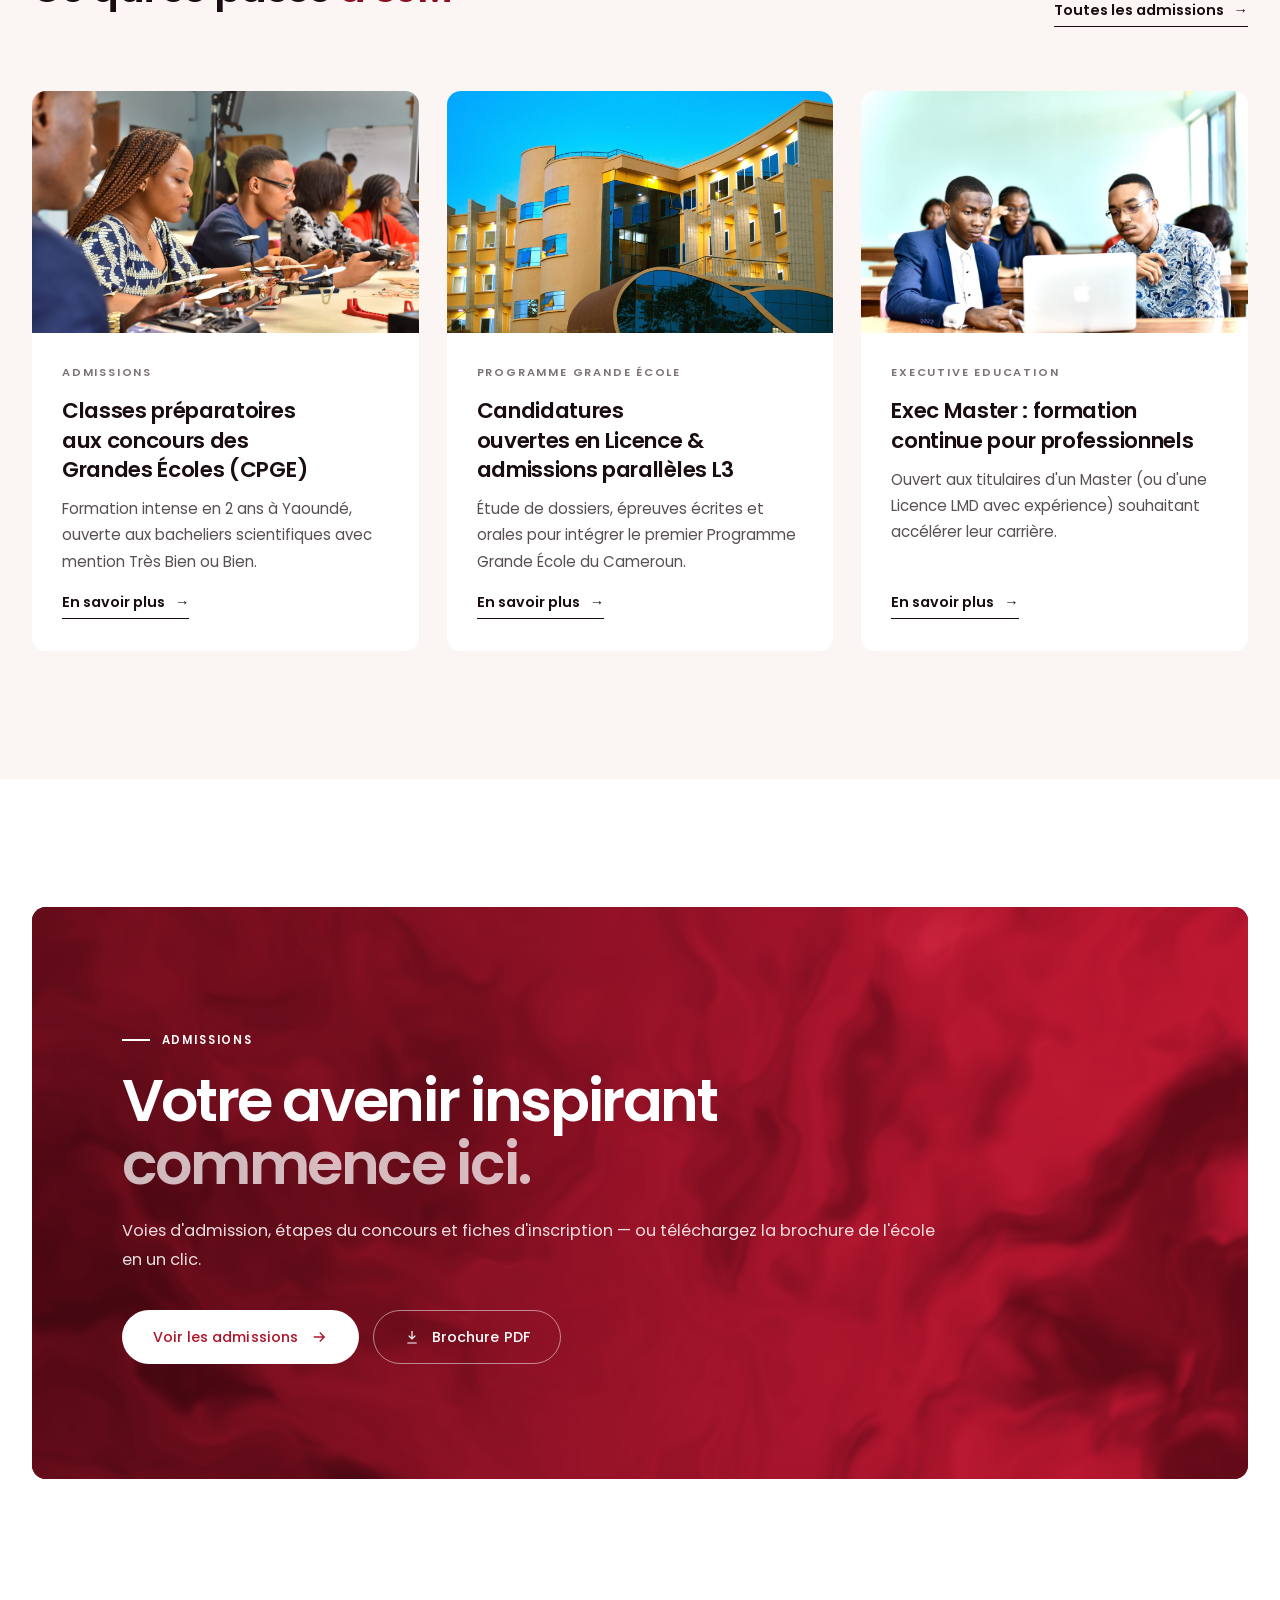
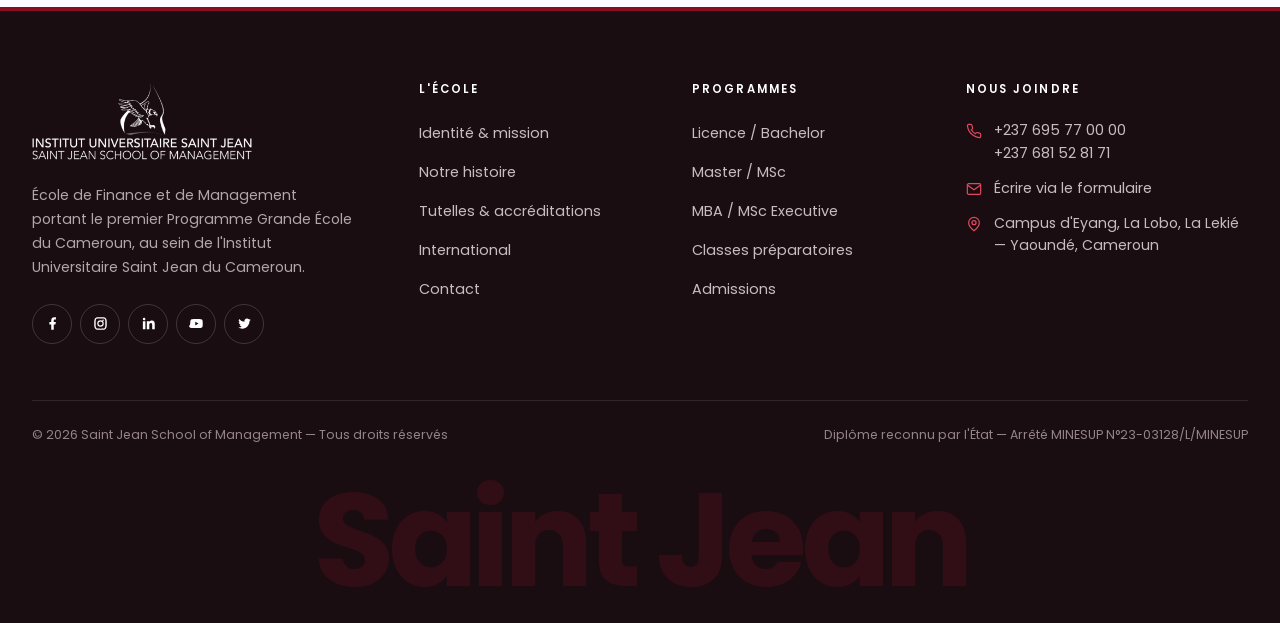
==== commit bf04fd03: "Psychologie UX : boutons honnêtes, aiguillage « Je suis… », retenue du rouge, brochure PDF - Chaque " ====
--- a/index.html
+++ b/index.html
@@ -46,8 +46,7 @@
     "addressCountry": "CM"
   },
   "telephone": "+237695770000",
-  "email": "infos@saint-jean-management.example",
-  "sameAs": [
+    "sameAs": [
     "https://www.facebook.com/saintjeanmanagement/",
     "https://www.instagram.com/saint_jean_management_/",
     "https://twitter.com/stjeanmanagment",
@@ -70,7 +69,7 @@
     <div class="container">
       <div class="header-top-left">
         <a href="tel:+237695770000"><svg viewBox="0 0 24 24" fill="none" stroke="currentColor" stroke-width="1.8"><path d="M22 16.9v3a2 2 0 0 1-2.2 2 19.8 19.8 0 0 1-8.6-3 19.5 19.5 0 0 1-6-6 19.8 19.8 0 0 1-3-8.7A2 2 0 0 1 4.1 2h3a2 2 0 0 1 2 1.7c.1 1 .3 2 .7 3a2 2 0 0 1-.4 2.1L8 10.1a16 16 0 0 0 6 6l1.3-1.3a2 2 0 0 1 2.1-.4c1 .4 2 .6 3 .7a2 2 0 0 1 1.6 2Z"/></svg>+237 695 77 00 00</a>
-        <a href="mailto:infos@saint-jean-management.example"><svg viewBox="0 0 24 24" fill="none" stroke="currentColor" stroke-width="1.8"><rect x="2" y="4" width="20" height="16" rx="2"/><path d="m22 6-10 7L2 6"/></svg>infos@saint-jean-management.example</a>
+        <a href="assets/brochure-saint-jean-management.pdf" download><svg viewBox="0 0 24 24" fill="none" stroke="currentColor" stroke-width="1.8"><path d="M12 3v12M7 10l5 5 5-5M5 21h14"/></svg>Brochure (PDF)</a>
         <span class="ht-address"><svg viewBox="0 0 24 24" fill="none" stroke="currentColor" stroke-width="1.8"><path d="M20 10c0 6-8 12-8 12s-8-6-8-12a8 8 0 0 1 16 0Z"/><circle cx="12" cy="10" r="3"/></svg>Campus d'Eyang, La Lobo, La Lekié — Yaoundé</span>
       </div>
       <div class="header-top-right">
@@ -140,11 +139,11 @@
         </div>
       </div>
       <a href="contact.html" class="nav-top-link">Contact</a>
-      <a href="admissions.html" class="btn btn-primary nav-mobile-cta">Candidater à SJM</a>
+      <a href="admissions.html" class="btn btn-primary nav-mobile-cta">Comment candidater</a>
     </nav>
 
     <div class="nav-cta">
-      <a href="admissions.html" class="btn btn-primary btn-sm"><span class="txt-full">Candidater</span><span class="txt-short">Candidater</span></a>
+      <a href="admissions.html" class="btn btn-primary btn-sm"><span class="txt-full">Admissions</span><span class="txt-short">Admissions</span></a>
       <button class="nav-toggle" aria-label="Ouvrir le menu" aria-expanded="false" aria-controls="main-nav">
         <span></span><span></span><span></span>
       </button>
@@ -167,7 +166,7 @@
         <p class="hero-motto" data-intro style="--i:3">For an inspiring future</p>
         <p class="lede" data-intro style="--i:4">Première école à proposer un Programme Grande École de Finance et de Management au Cameroun — fondée par les Frères de Saint Jean.</p>
         <div class="hero-actions" data-intro style="--i:5">
-          <a href="admissions.html" class="btn btn-primary" data-magnetic>Candidater à SJM <svg class="btn-arrow" viewBox="0 0 24 24" fill="none" stroke="currentColor" stroke-width="1.8"><path d="M5 12h14M13 6l6 6-6 6"/></svg></a>
+          <a href="admissions.html" class="btn btn-primary" data-magnetic>Comment candidater <svg class="btn-arrow" viewBox="0 0 24 24" fill="none" stroke="currentColor" stroke-width="1.8"><path d="M5 12h14M13 6l6 6-6 6"/></svg></a>
           <a href="programmes.html" class="btn btn-ghost-light" data-magnetic>Découvrir les programmes</a>
         </div>
       </div>
@@ -177,6 +176,35 @@
           <span><strong>Diplôme reconnu par l'État</strong>Arrêté MINESUP N°23-03128/L/MINESUP · Membre de l'IUSJC</span>
         </div>
         <a href="#decouvrir" class="hero-scroll"><span class="hero-scroll-line"></span>Découvrir</a>
+      </div>
+    </div>
+  </section>
+
+  <!-- ===================== AIGUILLAGE ===================== -->
+  <section class="persona" aria-labelledby="persona-title">
+    <div class="container">
+      <h2 id="persona-title" class="persona-title">Je suis…</h2>
+      <div class="persona-grid">
+        <a href="admissions.html#post-bac" class="persona-card">
+          <span class="persona-icon"><svg viewBox="0 0 24 24" fill="none" stroke="currentColor" stroke-width="1.7"><path d="M22 10 12 5 2 10l10 5 10-5Z"/><path d="M6 12v5c0 1.5 3 3 6 3s6-1.5 6-3v-5"/></svg></span>
+          <span class="persona-text"><strong>Bachelier·e</strong><span>Intégrer le Programme Grande École</span></span>
+          <svg class="persona-arrow" viewBox="0 0 24 24" fill="none" stroke="currentColor" stroke-width="1.8"><path d="M5 12h14M13 6l6 6-6 6"/></svg>
+        </a>
+        <a href="ecole.html#tutelles" class="persona-card">
+          <span class="persona-icon"><svg viewBox="0 0 24 24" fill="none" stroke="currentColor" stroke-width="1.7"><path d="M12 22s8-4.5 8-11.8V5l-8-3-8 3v5.2C4 17.5 12 22 12 22Z"/><path d="m9 12 2 2 4-4"/></svg></span>
+          <span class="persona-text"><strong>Parent</strong><span>Une école reconnue par l'État</span></span>
+          <svg class="persona-arrow" viewBox="0 0 24 24" fill="none" stroke="currentColor" stroke-width="1.8"><path d="M5 12h14M13 6l6 6-6 6"/></svg>
+        </a>
+        <a href="admissions.html#parallele-l3" class="persona-card">
+          <span class="persona-icon"><svg viewBox="0 0 24 24" fill="none" stroke="currentColor" stroke-width="1.7"><path d="M4 19V5M4 19h16M8 15l4-4 3 3 5-6"/></svg></span>
+          <span class="persona-text"><strong>Étudiant·e Bac+2 / Bac+3</strong><span>Admission parallèle en L3 ou M1</span></span>
+          <svg class="persona-arrow" viewBox="0 0 24 24" fill="none" stroke="currentColor" stroke-width="1.8"><path d="M5 12h14M13 6l6 6-6 6"/></svg>
+        </a>
+        <a href="programmes.html#executive" class="persona-card">
+          <span class="persona-icon"><svg viewBox="0 0 24 24" fill="none" stroke="currentColor" stroke-width="1.7"><rect x="3" y="7" width="18" height="13" rx="2"/><path d="M8 7V5a2 2 0 0 1 2-2h4a2 2 0 0 1 2 2v2M3 13h18"/></svg></span>
+          <span class="persona-text"><strong>Professionnel·le</strong><span>Executive Master, MBA / MSc</span></span>
+          <svg class="persona-arrow" viewBox="0 0 24 24" fill="none" stroke="currentColor" stroke-width="1.8"><path d="M5 12h14M13 6l6 6-6 6"/></svg>
+        </a>
       </div>
     </div>
   </section>
@@ -305,17 +333,15 @@
     </div>
   </section>
 
-  <!-- ===================== BANDEAU DEFILANT ===================== -->
-  <div class="text-marquee" aria-hidden="true">
-    <div class="text-marquee-track" data-velocity-marquee>
-      <span class="text-marquee-item">Finance</span>
-      <span class="text-marquee-item">Management</span>
-      <span class="text-marquee-item">Excellence</span>
-      <span class="text-marquee-item">International</span>
-      <span class="text-marquee-item">Intégrité</span>
-      <span class="text-marquee-item">Leadership</span>
-    </div>
-  </div>
+  <!-- ===================== REPERES ===================== -->
+  <section class="proof-strip" aria-label="Repères">
+    <div class="container proof-grid">
+      <div class="proof-item"><strong>2022</strong><span>Création par arrêté du MINESUP</span></div>
+      <div class="proof-item"><strong>4ᵉ année</strong><span>Mobilité internationale possible</span></div>
+      <div class="proof-item"><strong>2 cursus</strong><span>Grande École &amp; Executive</span></div>
+      <div class="proof-item"><strong>1ᵉʳ</strong><span>Programme Grande École du Cameroun</span></div>
+    </div>
+  </section>
 
   <!-- ===================== ECOLES DU GROUPE ===================== -->
   <section class="section section--cream">
@@ -421,11 +447,11 @@
         <div>
           <span class="eyebrow" style="color:var(--sky)">Admissions</span>
           <h2>Votre avenir inspirant <em>commence ici.</em></h2>
-          <p>Fiches d'inscription, dates de concours et conseils pour réussir — tout est sur notre page Admissions.</p>
+          <p>Voies d'admission, étapes du concours et fiches d'inscription — ou téléchargez la brochure de l'école en un clic.</p>
         </div>
         <div class="cta-actions">
-          <a href="admissions.html" class="btn btn-white" data-magnetic>Candidater maintenant <svg class="btn-arrow" viewBox="0 0 24 24" fill="none" stroke="currentColor" stroke-width="1.8"><path d="M5 12h14M13 6l6 6-6 6"/></svg></a>
-          <a href="contact.html" class="btn btn-ghost-light" data-magnetic>Poser une question</a>
+          <a href="admissions.html" class="btn btn-white" data-magnetic>Voir les admissions <svg class="btn-arrow" viewBox="0 0 24 24" fill="none" stroke="currentColor" stroke-width="1.8"><path d="M5 12h14M13 6l6 6-6 6"/></svg></a>
+          <a href="assets/brochure-saint-jean-management.pdf" class="btn btn-ghost-light" data-magnetic download><svg viewBox="0 0 24 24" fill="none" stroke="currentColor" stroke-width="1.8"><path d="M12 3v12M7 10l5 5 5-5M5 21h14"/></svg> Brochure PDF</a>
         </div>
       </div>
     </div>
@@ -471,7 +497,7 @@
       <h4>Nous joindre</h4>
       <ul class="footer-contact">
         <li><svg viewBox="0 0 24 24" fill="none" stroke="currentColor" stroke-width="1.8"><path d="M22 16.9v3a2 2 0 0 1-2.2 2 19.8 19.8 0 0 1-8.6-3 19.5 19.5 0 0 1-6-6 19.8 19.8 0 0 1-3-8.7A2 2 0 0 1 4.1 2h3a2 2 0 0 1 2 1.7c.1 1 .3 2 .7 3a2 2 0 0 1-.4 2.1L8 10.1a16 16 0 0 0 6 6l1.3-1.3a2 2 0 0 1 2.1-.4c1 .4 2 .6 3 .7a2 2 0 0 1 1.6 2Z"/></svg><span><a href="tel:+237695770000">+237 695 77 00 00</a><br><a href="tel:+237681528171">+237 681 52 81 71</a></span></li>
-        <li><svg viewBox="0 0 24 24" fill="none" stroke="currentColor" stroke-width="1.8"><rect x="2" y="4" width="20" height="16" rx="2"/><path d="m22 6-10 7L2 6"/></svg><span><a href="mailto:infos@saint-jean-management.example">infos@saint-jean-management.example</a></span></li>
+        <li><svg viewBox="0 0 24 24" fill="none" stroke="currentColor" stroke-width="1.8"><rect x="2" y="4" width="20" height="16" rx="2"/><path d="m22 6-10 7L2 6"/></svg><span><a href="contact.html#contact-form">Écrire via le formulaire</a></span></li>
         <li><svg viewBox="0 0 24 24" fill="none" stroke="currentColor" stroke-width="1.8"><path d="M20 10c0 6-8 12-8 12s-8-6-8-12a8 8 0 0 1 16 0Z"/><circle cx="12" cy="10" r="3"/></svg><span>Campus d'Eyang, La Lobo, La Lekié — Yaoundé, Cameroun</span></li>
       </ul>
     </div>
--- a/css/style.css
+++ b/css/style.css
@@ -1371,6 +1371,97 @@
 @media (max-width:600px){ .back-to-top{ right:16px; bottom:16px; width:46px; height:46px; } }
 
 /* ==========================================================================
+   Aiguillage « Je suis… » — chaque visiteur trouve son chemin en un geste
+   ========================================================================== */
+.persona{ background:var(--navy-ink); padding:0 0 clamp(40px, 5vw, 64px); position:relative; }
+.persona::before{ content:""; position:absolute; left:0; right:0; top:0; height:1px; background:rgba(255,255,255,.12); }
+.persona-title{
+  font-size:.74rem; font-weight:600; letter-spacing:.18em; text-transform:uppercase;
+  color:rgba(255,255,255,.62); margin:0; padding:28px 0 18px;
+}
+.persona-grid{ display:grid; grid-template-columns:repeat(4, 1fr); gap:12px; }
+.persona-card{
+  display:flex; align-items:center; gap:14px;
+  padding:18px 18px; min-height:84px;
+  border-radius:14px; background:rgba(255,255,255,.05);
+  border:1px solid rgba(255,255,255,.1); color:#fff;
+  transition:background .35s ease, border-color .35s ease, transform .45s var(--ease-out);
+}
+.persona-card:hover{ background:rgba(255,255,255,.1); border-color:rgba(255,255,255,.24); transform:translateY(-3px); }
+.persona-card:active{ transform:scale(.98); }
+.persona-icon{
+  width:44px; height:44px; flex:0 0 auto; border-radius:50%;
+  display:flex; align-items:center; justify-content:center;
+  background:rgba(174,21,45,.22); color:#FF8FA0;
+}
+.persona-icon svg{ width:21px; height:21px; }
+.persona-text{ display:flex; flex-direction:column; gap:2px; min-width:0; flex:1; }
+.persona-text strong{ font-weight:600; font-size:.98rem; line-height:1.3; }
+.persona-text span{ font-size:.8rem; color:rgba(255,255,255,.66); line-height:1.4; }
+.persona-arrow{ width:18px; height:18px; flex:0 0 auto; color:rgba(255,255,255,.5); transition:transform .45s var(--ease-out), color .3s ease; }
+.persona-card:hover .persona-arrow{ transform:translateX(4px); color:#fff; }
+@media (max-width:1100px){ .persona-grid{ grid-template-columns:1fr 1fr; } }
+@media (max-width:720px){
+  .persona{ padding-bottom:36px; }
+  .persona-title{ padding:24px 0 14px; }
+  .persona-grid{ grid-template-columns:1fr; gap:8px; }
+  .persona-card{ min-height:68px; padding:12px 14px; gap:12px; border-radius:12px; }
+  .persona-icon{ width:40px; height:40px; }
+  .persona-text strong{ font-size:.95rem; }
+}
+
+/* ==========================================================================
+   Repères concrets (remplacent le bandeau de mots abstraits)
+   ========================================================================== */
+.proof-strip{ border-block:1px solid var(--line); background:#fff; }
+.proof-grid{ display:grid; grid-template-columns:repeat(4,1fr); }
+.proof-item{ padding:34px 24px; border-left:1px solid var(--line); display:flex; flex-direction:column; gap:6px; }
+.proof-item:first-child{ border-left:0; padding-left:0; }
+.proof-item strong{ font-size:clamp(1.4rem, 2.2vw, 1.9rem); font-weight:600; letter-spacing:-.03em; color:var(--navy-ink); line-height:1.1; }
+.proof-item span{ font-size:.84rem; color:var(--ink-mute); line-height:1.45; }
+@media (max-width:860px){
+  .proof-grid{ grid-template-columns:1fr 1fr; }
+  .proof-item{ padding:22px 16px; }
+  .proof-item:nth-child(3){ border-left:0; padding-left:0; }
+  .proof-item:nth-child(n+3){ border-top:1px solid var(--line); }
+}
+
+/* ==========================================================================
+   Retenue du rouge (effet Von Restorff) : le rouge vif signale l'action,
+   le reste passe en tons neutres ou bordeaux profond
+   ========================================================================== */
+.eyebrow{ color:var(--ink-mute); }
+.eyebrow::before{ background:var(--red); height:2px; }
+.hero .eyebrow, .page-hero .eyebrow, .program-card .eyebrow, .cta-banner .eyebrow{ color:#fff; }
+.section--navy .eyebrow{ color:rgba(255,255,255,.62); }
+h2 em, h1 em{ color:var(--red-dark); }
+.manifesto-text em{ color:var(--red-dark); }
+.text-link{ color:var(--navy-ink); }
+.text-link:hover{ color:var(--red); }
+.news-date{ color:var(--ink-mute); }
+.feature-num{ color:var(--ink-mute); }
+.timeline-year{ color:var(--navy-ink); }
+.step-num{ color:var(--navy-ink); }
+.carousel-count b{ color:var(--navy-ink); }
+.feature-icon, .contact-info-icon{ background:var(--cream); color:var(--red-dark); }
+.check-list svg{ background:var(--navy-ink); }
+.stats-strip{ background:linear-gradient(115deg, #3E0610 0%, var(--red-deep) 50%, var(--red-dark) 100%); }
+.stats-strip .stat-num{ color:#fff; }
+.site-footer{ border-top-color:var(--red-dark); }
+/* Les bannières gardent le rouge mais en bordeaux profond : le bouton blanc y ressort */
+.cta-banner{ background:linear-gradient(125deg, #3E0610 0%, var(--red-deep) 45%, var(--red-dark) 100%); }
+
+/* ==========================================================================
+   Tempo : plus aucune attente perceptible (seuil ≈ 400 ms)
+   ========================================================================== */
+.page-leave{ transition-duration:.28s; }
+.js [data-animate]{ transition-duration:.7s, .8s; }
+.split-word > span{ transition-duration:.8s; }
+
+/* Lien de téléchargement dans le bandeau du haut */
+.header-top-left a[download] svg{ opacity:1; }
+
+/* ==========================================================================
    Formulaire : états & champ anti-spam
    ========================================================================== */
 .visually-hidden{ position:absolute !important; width:1px; height:1px; padding:0; margin:-1px; overflow:hidden; clip:rect(0 0 0 0); white-space:nowrap; border:0; }
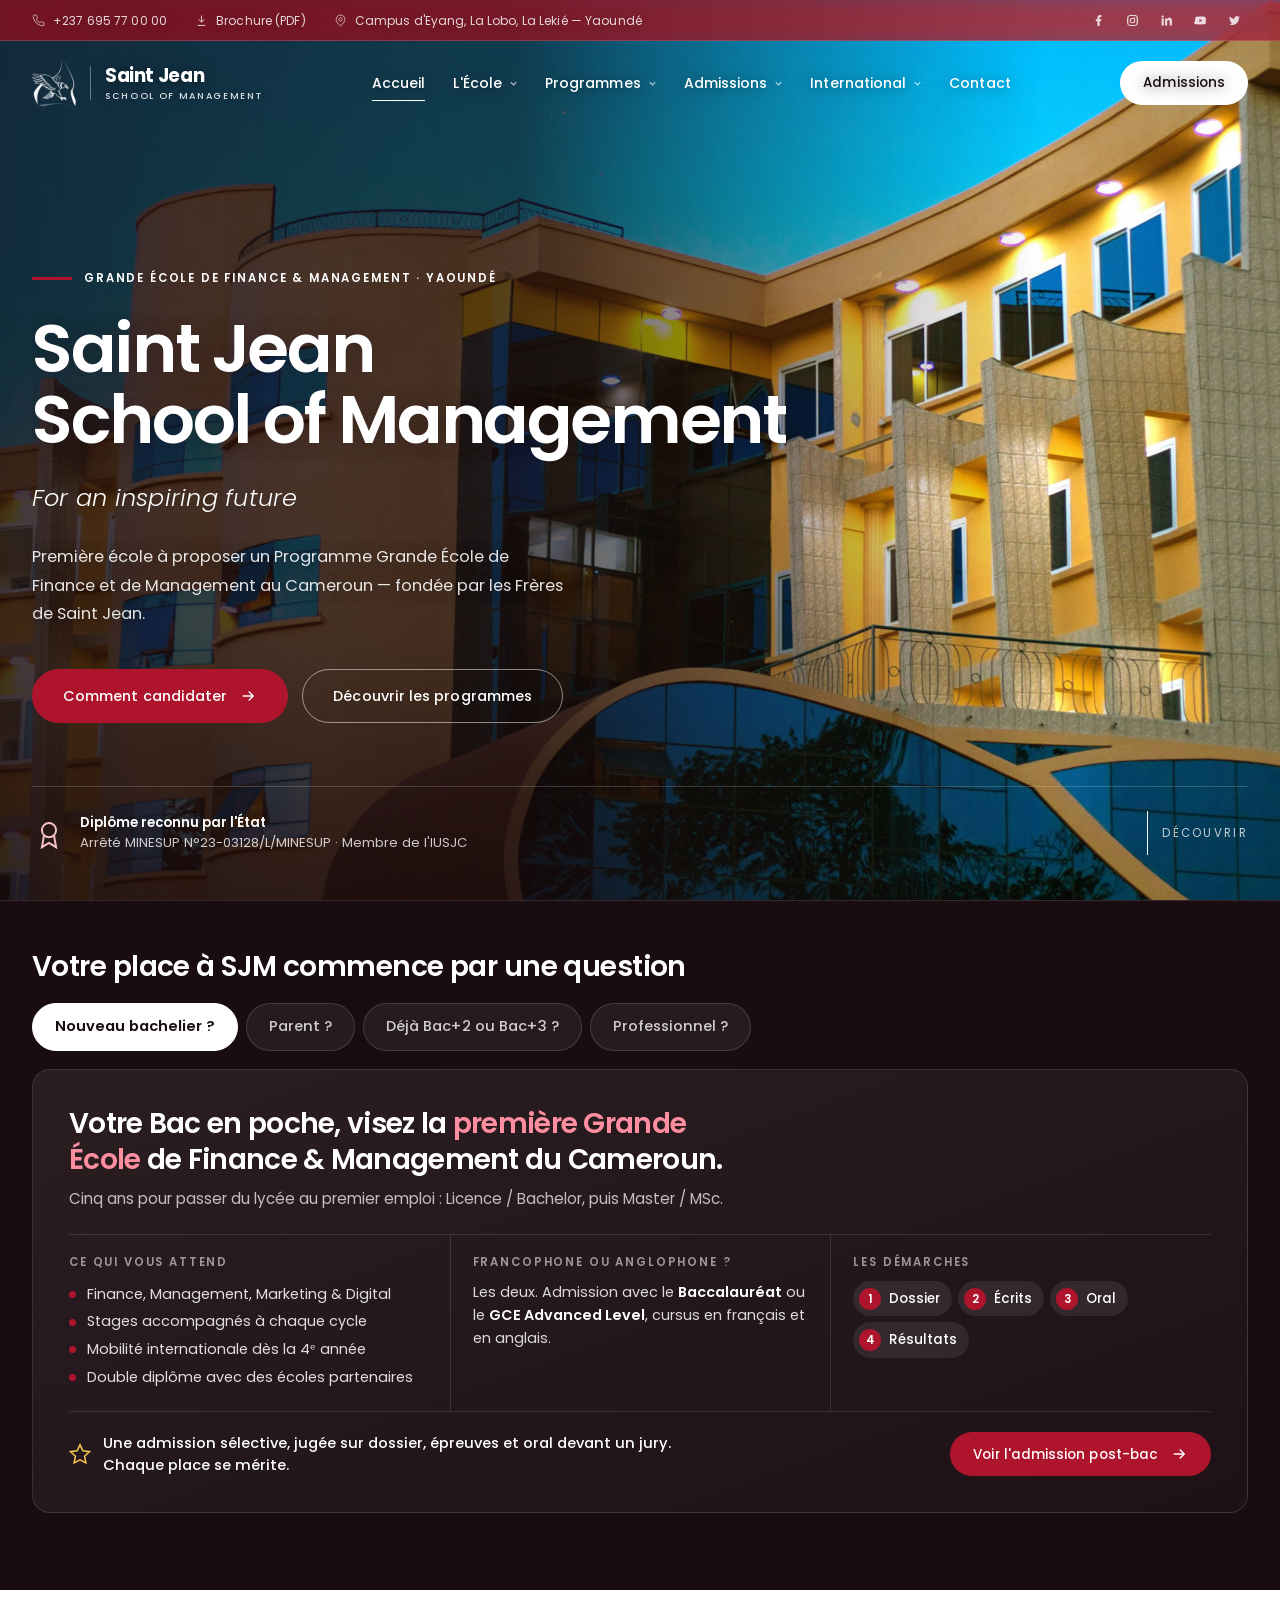
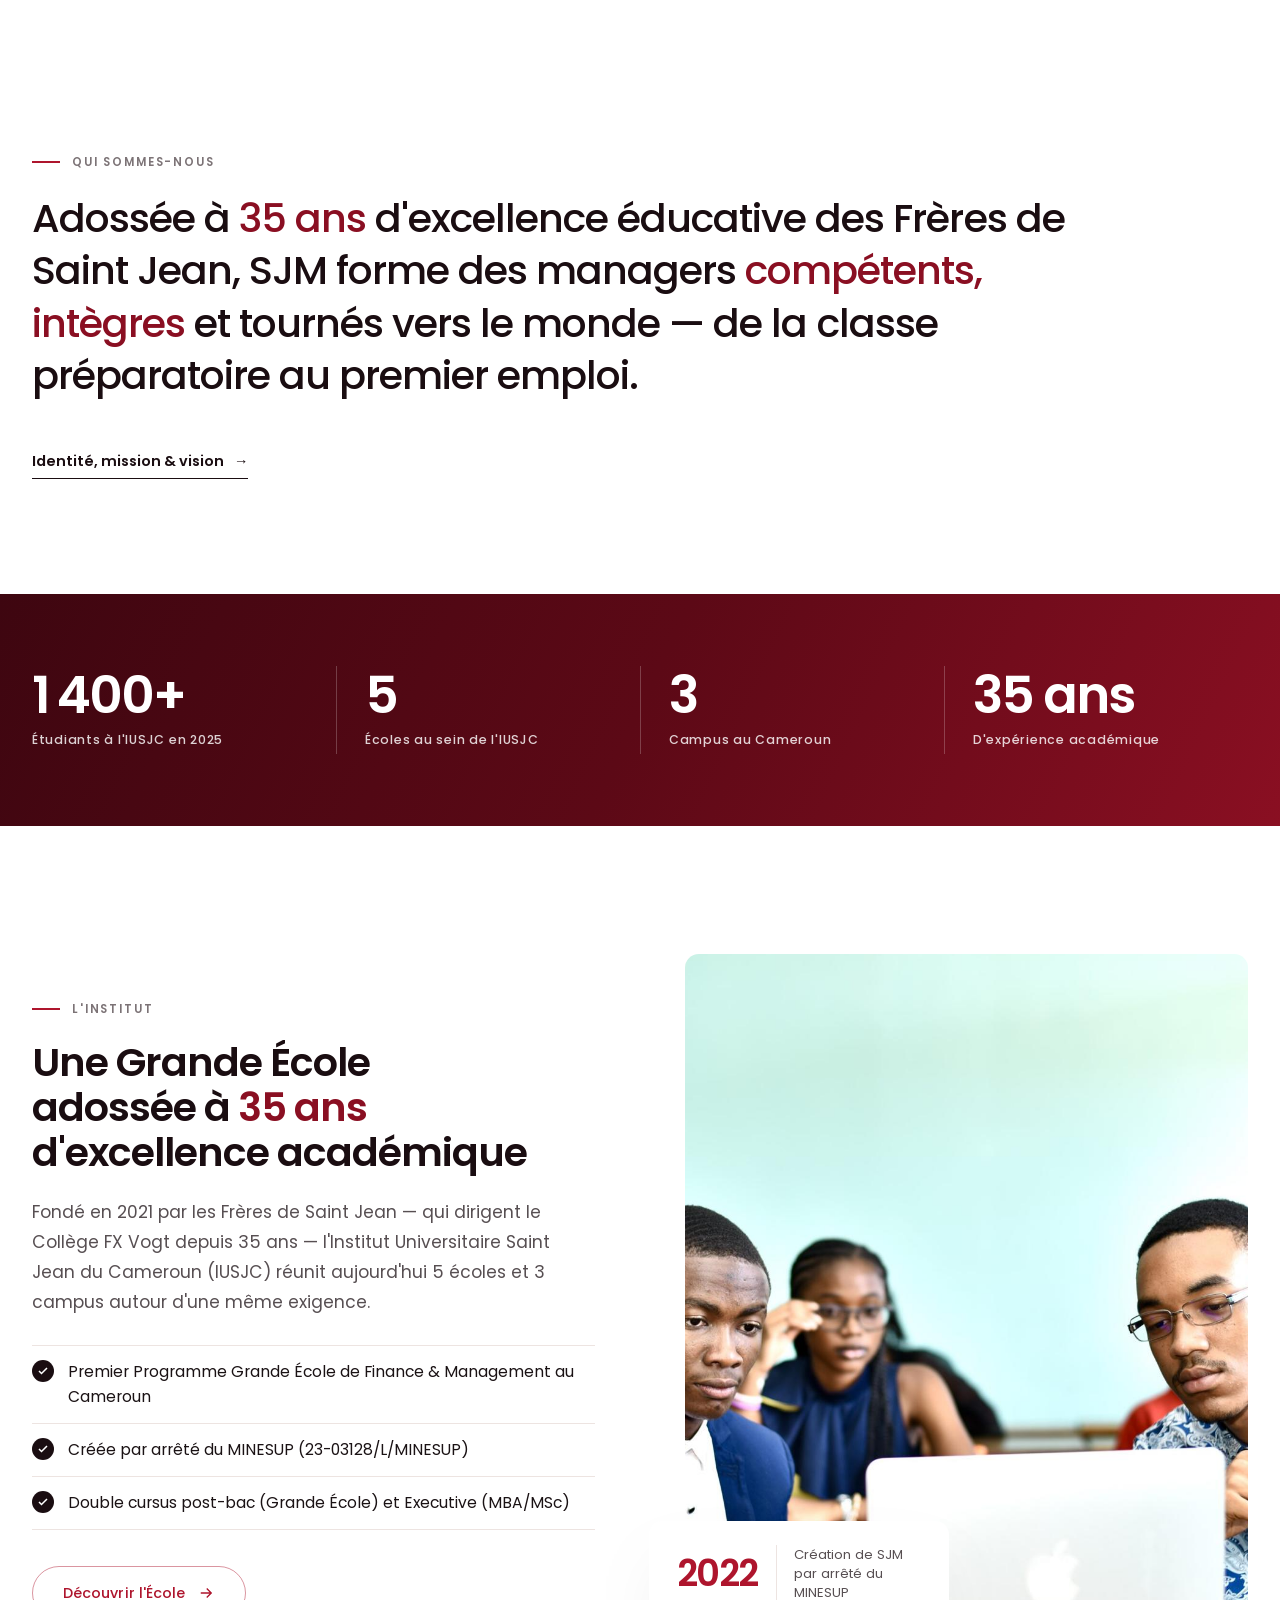
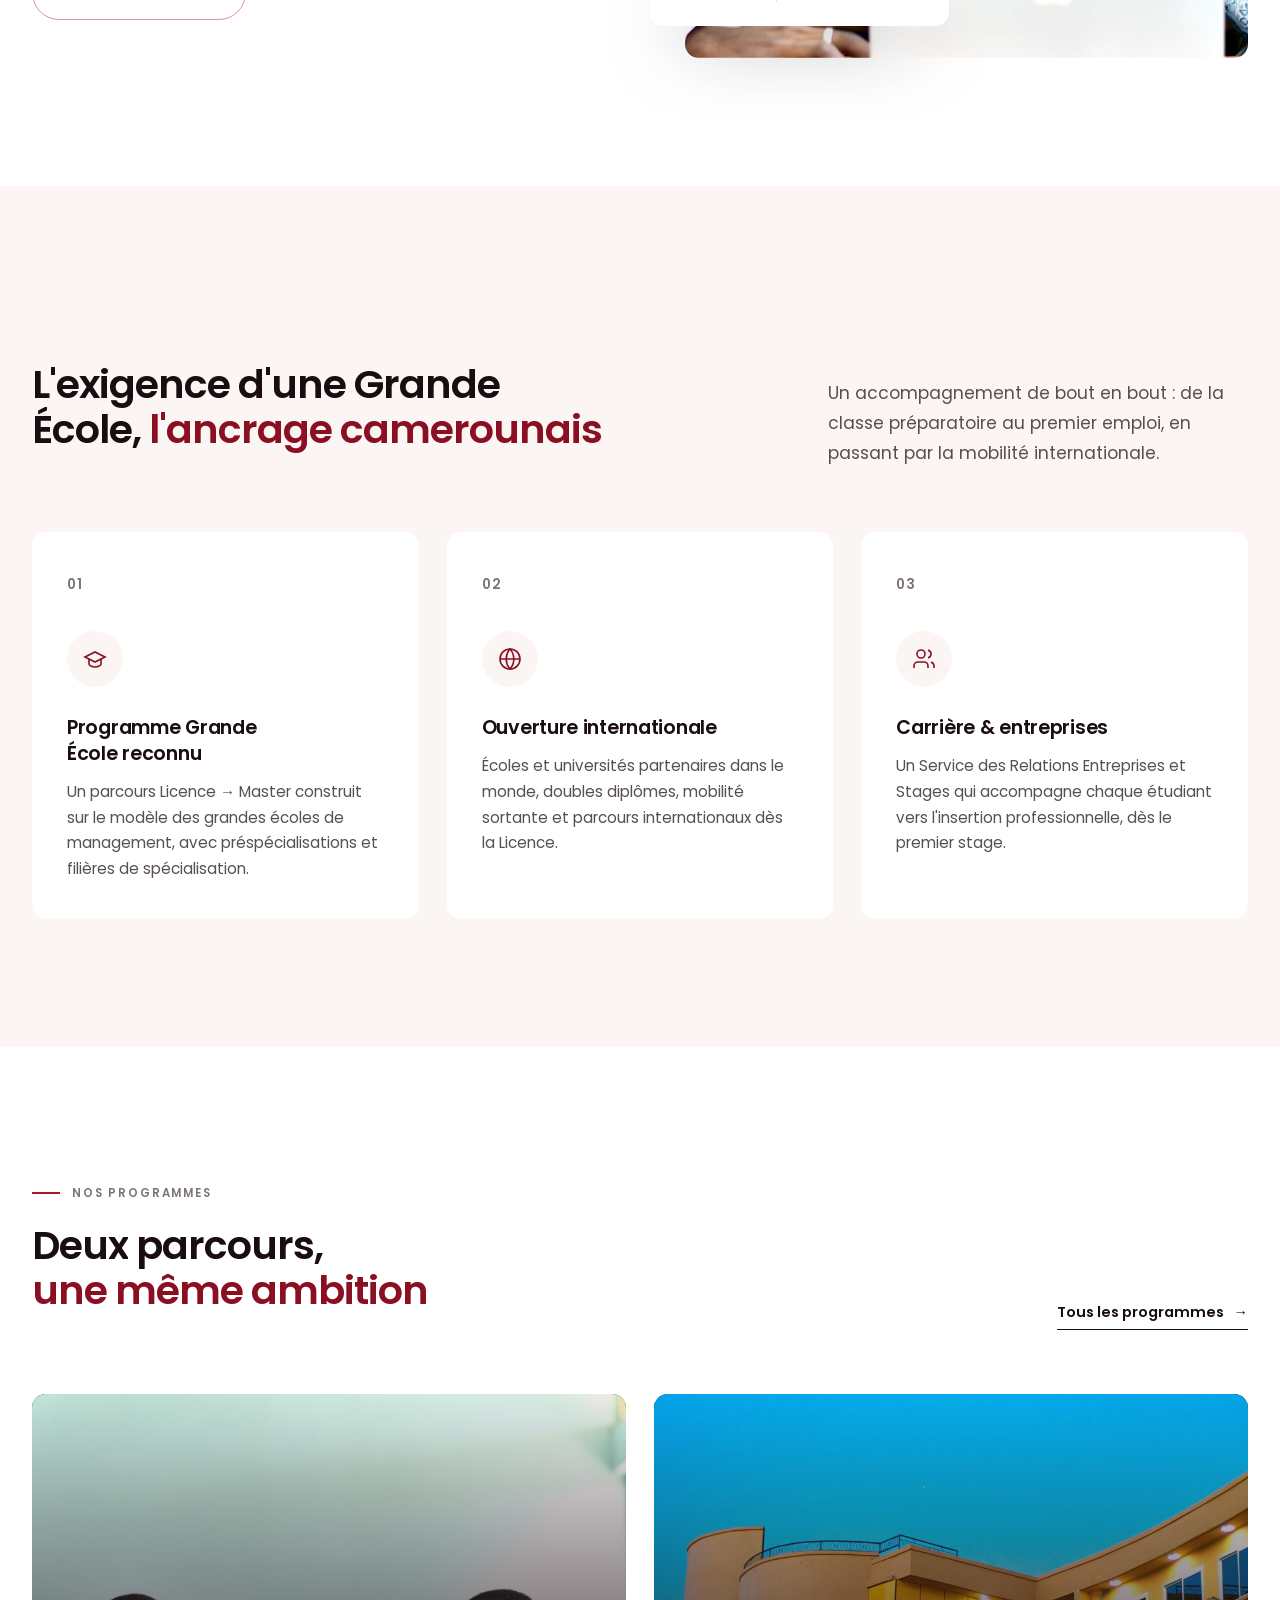
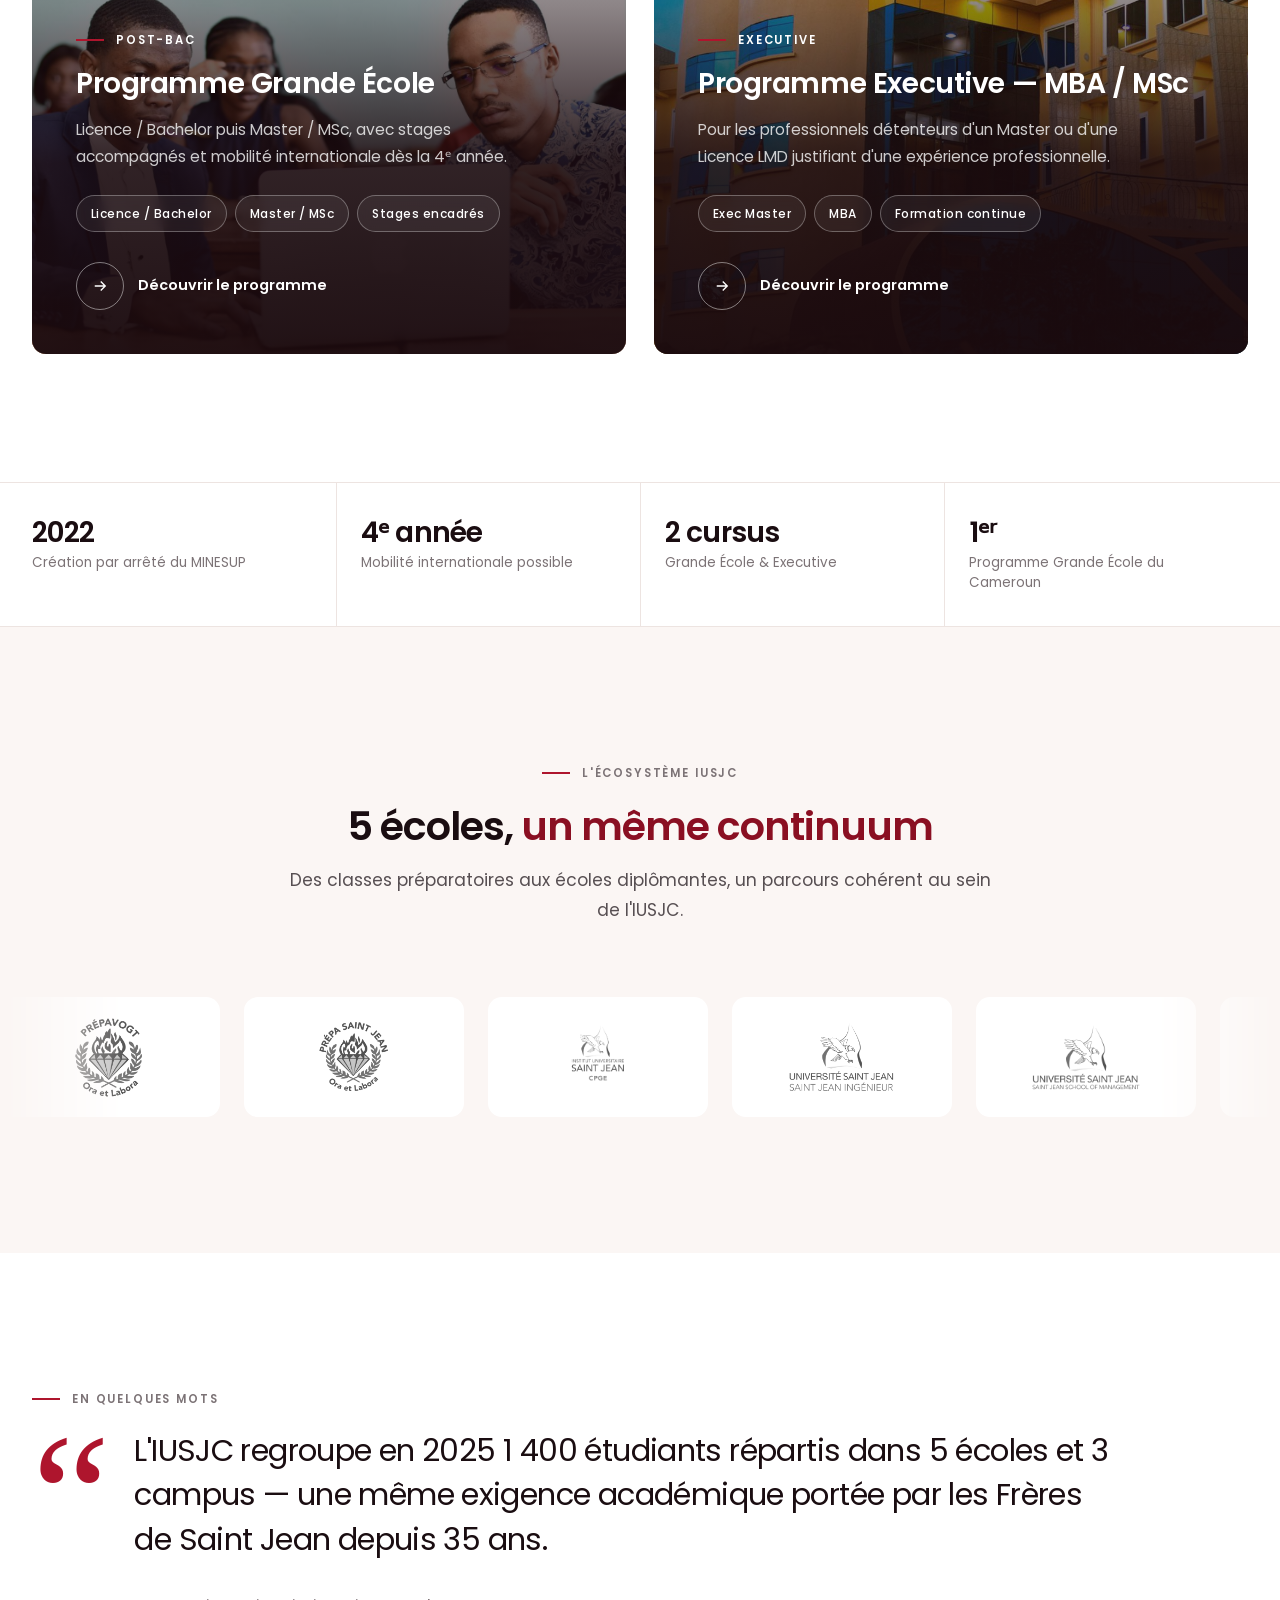
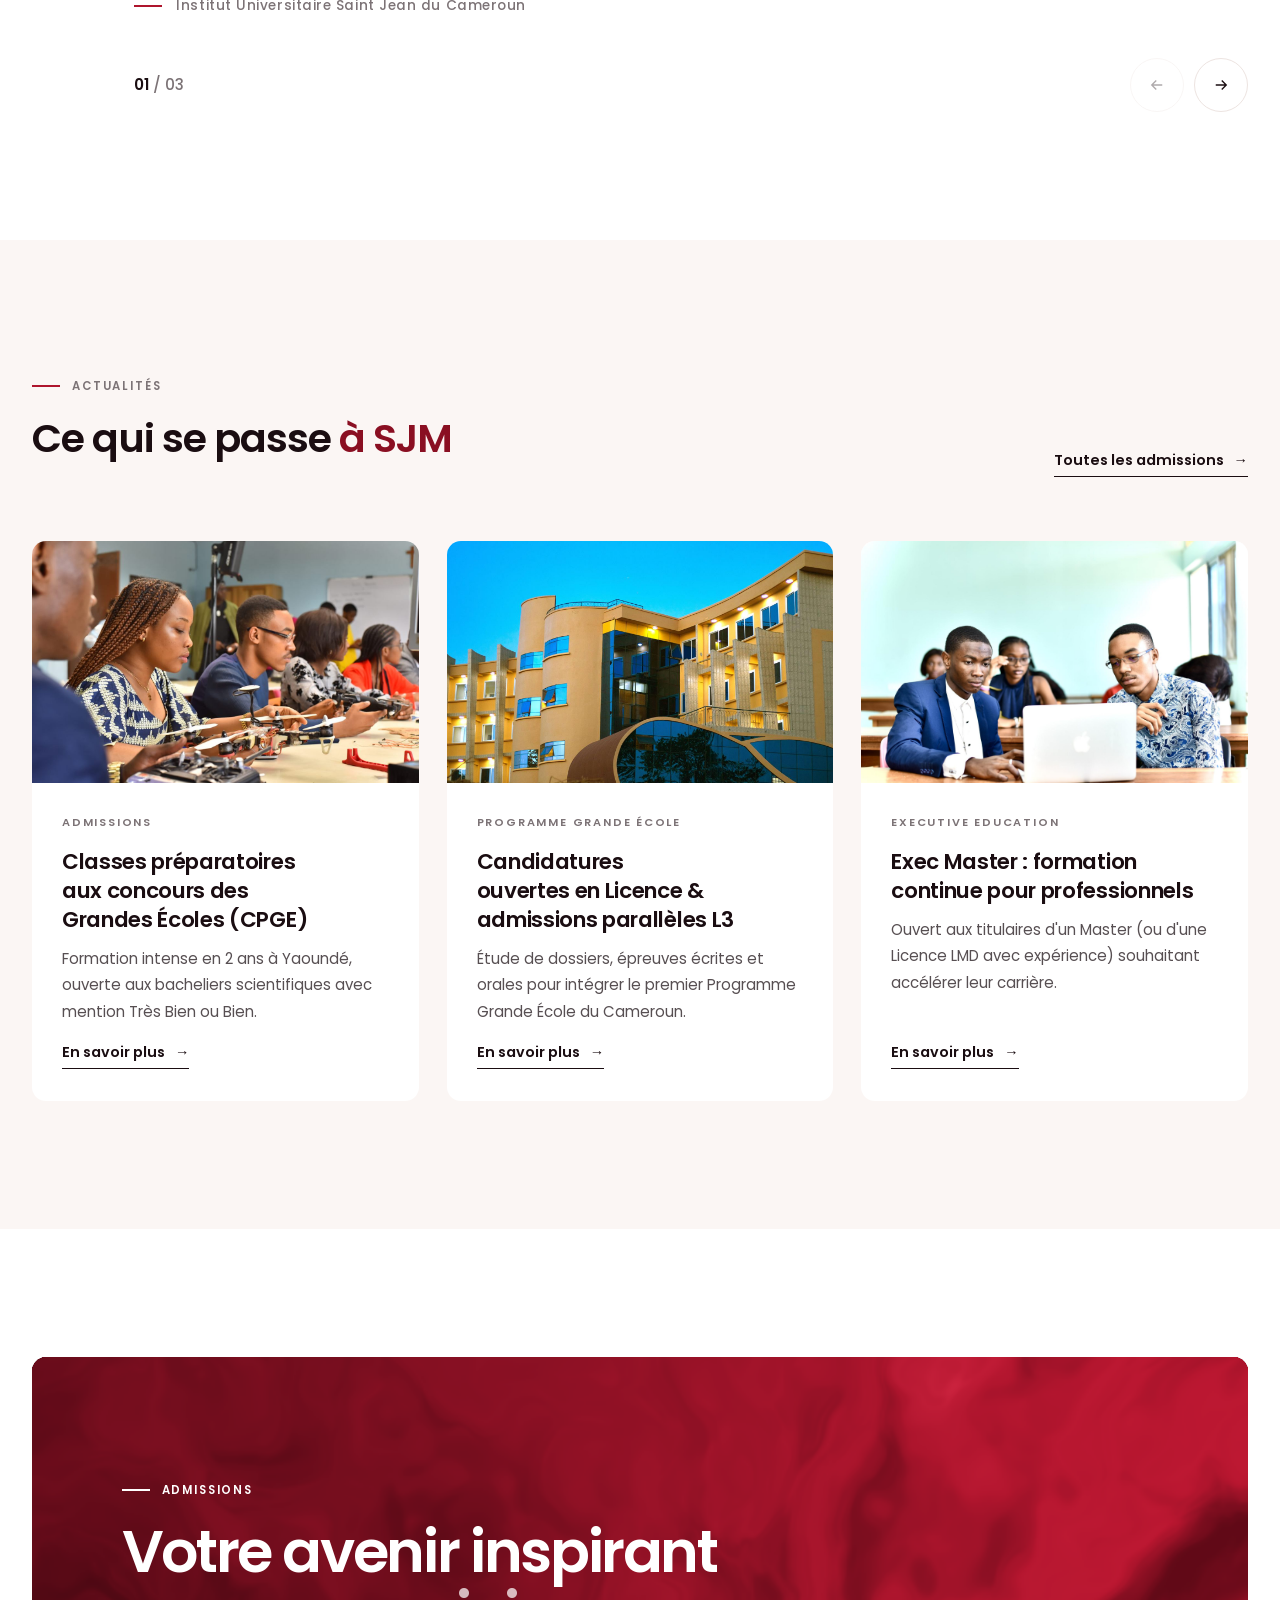
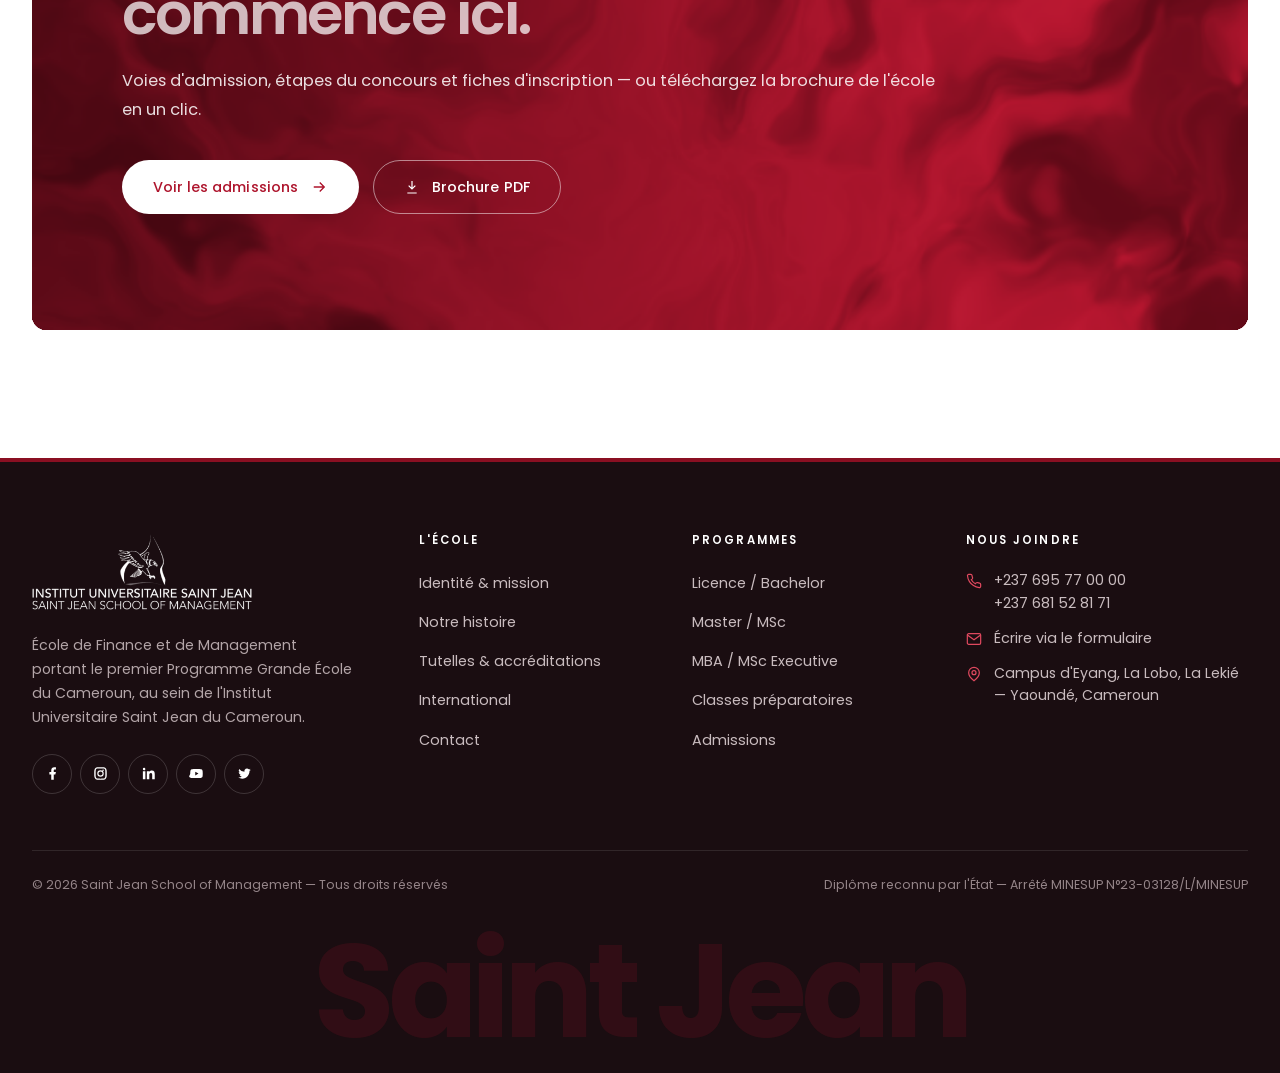
==== commit 8768e533: "Aiguillage par profil : questions-onglets et fiches de séduction ultra-compactes Co-Authored-By: Cla" ====
--- a/index.html
+++ b/index.html
@@ -180,31 +180,132 @@
     </div>
   </section>
 
-  <!-- ===================== AIGUILLAGE ===================== -->
+  <!-- ===================== AIGUILLAGE PAR PROFIL ===================== -->
   <section class="persona" aria-labelledby="persona-title">
     <div class="container">
-      <h2 id="persona-title" class="persona-title">Je suis…</h2>
-      <div class="persona-grid">
-        <a href="admissions.html#post-bac" class="persona-card">
-          <span class="persona-icon"><svg viewBox="0 0 24 24" fill="none" stroke="currentColor" stroke-width="1.7"><path d="M22 10 12 5 2 10l10 5 10-5Z"/><path d="M6 12v5c0 1.5 3 3 6 3s6-1.5 6-3v-5"/></svg></span>
-          <span class="persona-text"><strong>Bachelier·e</strong><span>Intégrer le Programme Grande École</span></span>
-          <svg class="persona-arrow" viewBox="0 0 24 24" fill="none" stroke="currentColor" stroke-width="1.8"><path d="M5 12h14M13 6l6 6-6 6"/></svg>
-        </a>
-        <a href="ecole.html#tutelles" class="persona-card">
-          <span class="persona-icon"><svg viewBox="0 0 24 24" fill="none" stroke="currentColor" stroke-width="1.7"><path d="M12 22s8-4.5 8-11.8V5l-8-3-8 3v5.2C4 17.5 12 22 12 22Z"/><path d="m9 12 2 2 4-4"/></svg></span>
-          <span class="persona-text"><strong>Parent</strong><span>Une école reconnue par l'État</span></span>
-          <svg class="persona-arrow" viewBox="0 0 24 24" fill="none" stroke="currentColor" stroke-width="1.8"><path d="M5 12h14M13 6l6 6-6 6"/></svg>
-        </a>
-        <a href="admissions.html#parallele-l3" class="persona-card">
-          <span class="persona-icon"><svg viewBox="0 0 24 24" fill="none" stroke="currentColor" stroke-width="1.7"><path d="M4 19V5M4 19h16M8 15l4-4 3 3 5-6"/></svg></span>
-          <span class="persona-text"><strong>Étudiant·e Bac+2 / Bac+3</strong><span>Admission parallèle en L3 ou M1</span></span>
-          <svg class="persona-arrow" viewBox="0 0 24 24" fill="none" stroke="currentColor" stroke-width="1.8"><path d="M5 12h14M13 6l6 6-6 6"/></svg>
-        </a>
-        <a href="programmes.html#executive" class="persona-card">
-          <span class="persona-icon"><svg viewBox="0 0 24 24" fill="none" stroke="currentColor" stroke-width="1.7"><rect x="3" y="7" width="18" height="13" rx="2"/><path d="M8 7V5a2 2 0 0 1 2-2h4a2 2 0 0 1 2 2v2M3 13h18"/></svg></span>
-          <span class="persona-text"><strong>Professionnel·le</strong><span>Executive Master, MBA / MSc</span></span>
-          <svg class="persona-arrow" viewBox="0 0 24 24" fill="none" stroke="currentColor" stroke-width="1.8"><path d="M5 12h14M13 6l6 6-6 6"/></svg>
-        </a>
+      <h2 id="persona-title" class="persona-title">Votre place à SJM commence par une question</h2>
+      <div class="persona-tabs" role="tablist" aria-label="Votre profil">
+        <button class="persona-tab" role="tab" id="tab-bac" aria-controls="pp-bac" aria-selected="true">Nouveau bachelier&nbsp;?</button>
+        <button class="persona-tab" role="tab" id="tab-parent" aria-controls="pp-parent" aria-selected="false" tabindex="-1">Parent&nbsp;?</button>
+        <button class="persona-tab" role="tab" id="tab-bac2" aria-controls="pp-bac2" aria-selected="false" tabindex="-1">Déjà Bac+2 ou Bac+3&nbsp;?</button>
+        <button class="persona-tab" role="tab" id="tab-pro" aria-controls="pp-pro" aria-selected="false" tabindex="-1">Professionnel&nbsp;?</button>
+      </div>
+
+      <!-- Nouveau bachelier -->
+      <div class="persona-panel" role="tabpanel" id="pp-bac" aria-labelledby="tab-bac">
+        <div class="pp-head">
+          <p class="pp-hook">Votre Bac en poche, visez la <em>première Grande École</em> de Finance &amp; Management du Cameroun.</p>
+          <p class="pp-sub">Cinq ans pour passer du lycée au premier emploi&nbsp;: Licence / Bachelor, puis Master / MSc.</p>
+        </div>
+        <div class="pp-grid">
+          <div class="pp-block">
+            <h3>Ce qui vous attend</h3>
+            <ul class="pp-list">
+              <li>Finance, Management, Marketing &amp; Digital</li>
+              <li>Stages accompagnés à chaque cycle</li>
+              <li>Mobilité internationale dès la 4ᵉ année</li>
+              <li>Double diplôme avec des écoles partenaires</li>
+            </ul>
+          </div>
+          <div class="pp-block">
+            <h3>Francophone ou anglophone&nbsp;?</h3>
+            <p>Les deux. Admission avec le <strong>Baccalauréat</strong> ou le <strong>GCE Advanced Level</strong>, cursus en français et en anglais.</p>
+          </div>
+          <div class="pp-block">
+            <h3>Les démarches</h3>
+            <ol class="pp-steps"><li>Dossier</li><li>Écrits</li><li>Oral</li><li>Résultats</li></ol>
+          </div>
+        </div>
+        <div class="pp-foot">
+          <p class="pp-prestige"><svg viewBox="0 0 24 24" fill="none" stroke="currentColor" stroke-width="1.7"><path d="m12 2 3.1 6.6 7.2.9-5.3 5 1.4 7.2L12 18.3 5.6 21.7 7 14.5l-5.3-5 7.2-.9L12 2Z"/></svg>Une admission sélective, jugée sur dossier, épreuves et oral devant un jury. Chaque place se mérite.</p>
+          <a href="admissions.html#post-bac" class="btn btn-primary btn-sm">Voir l'admission post-bac <svg class="btn-arrow" viewBox="0 0 24 24" fill="none" stroke="currentColor" stroke-width="1.8"><path d="M5 12h14M13 6l6 6-6 6"/></svg></a>
+        </div>
+      </div>
+
+      <!-- Parent -->
+      <div class="persona-panel" role="tabpanel" id="pp-parent" aria-labelledby="tab-parent" hidden>
+        <div class="pp-head">
+          <p class="pp-hook">Confiez l'avenir de votre enfant à une école <em>reconnue par l'État</em> et portée par 35 ans d'éducation.</p>
+          <p class="pp-sub">SJM est créée par arrêté du MINESUP (N°23-03128/L/MINESUP) et fait partie de l'IUSJC, fondé par les Frères de Saint Jean.</p>
+        </div>
+        <div class="pp-grid">
+          <div class="pp-block">
+            <h3>Ce qui vous rassure</h3>
+            <ul class="pp-list">
+              <li>Diplôme reconnu par l'État</li>
+              <li>Les Frères de Saint Jean, 35 ans d'enseignement</li>
+              <li>1 400 étudiants, 5 écoles, 3 campus (IUSJC, 2025)</li>
+            </ul>
+          </div>
+          <div class="pp-block">
+            <h3>Un encadrement jusqu'à l'emploi</h3>
+            <p>Le Service des Relations Entreprises et Stages suit chaque étudiant, du premier stage à l'insertion professionnelle.</p>
+          </div>
+          <div class="pp-block">
+            <h3>Ouvert sur le monde</h3>
+            <p>Partenaires en France (ESSCA, IESEG…), mobilité dès la 4ᵉ année, doubles diplômes.</p>
+          </div>
+        </div>
+        <div class="pp-foot">
+          <p class="pp-prestige"><svg viewBox="0 0 24 24" fill="none" stroke="currentColor" stroke-width="1.7"><path d="M12 22s8-4.5 8-11.8V5l-8-3-8 3v5.2C4 17.5 12 22 12 22Z"/><path d="m9 12 2 2 4-4"/></svg>Excellence, intégrité, sens du service&nbsp;: des valeurs transmises autant que des savoirs.</p>
+          <a href="ecole.html" class="btn btn-primary btn-sm">Découvrir l'École <svg class="btn-arrow" viewBox="0 0 24 24" fill="none" stroke="currentColor" stroke-width="1.8"><path d="M5 12h14M13 6l6 6-6 6"/></svg></a>
+        </div>
+      </div>
+
+      <!-- Bac+2 / Bac+3 -->
+      <div class="persona-panel" role="tabpanel" id="pp-bac2" aria-labelledby="tab-bac2" hidden>
+        <div class="pp-head">
+          <p class="pp-hook">Vos années d'études comptent&nbsp;: <em>entrez directement</em> en 3ᵉ année ou en Master.</p>
+          <p class="pp-sub">Le Programme Grande École vous est ouvert sans repartir de zéro.</p>
+        </div>
+        <div class="pp-grid">
+          <div class="pp-block">
+            <h3>Bac+2 (BTS, DUT, L2…)</h3>
+            <p><strong>Admission parallèle en L3</strong>, puis le cycle Master / MSc.</p>
+          </div>
+          <div class="pp-block">
+            <h3>Bac+3 (Licence)</h3>
+            <p><strong>Admission en M1</strong>&nbsp;: filières de spécialisation en 2 ans, mobilité et double diplôme possibles.</p>
+          </div>
+          <div class="pp-block">
+            <h3>Les démarches</h3>
+            <ol class="pp-steps"><li>Dossier</li><li>Écrits</li><li>Oral</li><li>Résultats</li></ol>
+          </div>
+        </div>
+        <div class="pp-foot">
+          <p class="pp-prestige"><svg viewBox="0 0 24 24" fill="none" stroke="currentColor" stroke-width="1.7"><path d="m12 2 3.1 6.6 7.2.9-5.3 5 1.4 7.2L12 18.3 5.6 21.7 7 14.5l-5.3-5 7.2-.9L12 2Z"/></svg>Un diplôme de Grande École, reconnu par l'État, au bout de votre parcours.</p>
+          <a href="admissions.html#parallele-l3" class="btn btn-primary btn-sm">Voir les admissions parallèles <svg class="btn-arrow" viewBox="0 0 24 24" fill="none" stroke="currentColor" stroke-width="1.8"><path d="M5 12h14M13 6l6 6-6 6"/></svg></a>
+        </div>
+      </div>
+
+      <!-- Professionnel -->
+      <div class="persona-panel" role="tabpanel" id="pp-pro" aria-labelledby="tab-pro" hidden>
+        <div class="pp-head">
+          <p class="pp-hook">Accélérez votre carrière <em>sans la mettre en pause</em>.</p>
+          <p class="pp-sub">Programme Executive&nbsp;: Executive Master et MBA / MSc, pensés pour les cadres et dirigeants.</p>
+        </div>
+        <div class="pp-grid">
+          <div class="pp-block">
+            <h3>Ce qui est proposé</h3>
+            <ul class="pp-list">
+              <li>Cycle Executive Master</li>
+              <li>MBA / MSc en Finance, Management ou Stratégie</li>
+              <li>Format adapté à la vie professionnelle</li>
+            </ul>
+          </div>
+          <div class="pp-block">
+            <h3>Pour qui&nbsp;?</h3>
+            <p>Titulaires d'un <strong>Master</strong>, ou d'une <strong>Licence LMD</strong> avec une expérience professionnelle significative. Entreprises bienvenues.</p>
+          </div>
+          <div class="pp-block">
+            <h3>Les démarches</h3>
+            <ol class="pp-steps"><li>Dossier</li><li>Écrits</li><li>Oral</li><li>Résultats</li></ol>
+          </div>
+        </div>
+        <div class="pp-foot">
+          <p class="pp-prestige"><svg viewBox="0 0 24 24" fill="none" stroke="currentColor" stroke-width="1.7"><path d="m12 2 3.1 6.6 7.2.9-5.3 5 1.4 7.2L12 18.3 5.6 21.7 7 14.5l-5.3-5 7.2-.9L12 2Z"/></svg>Rejoignez un cercle de professionnels exigeants, dans la première Grande École de management du pays.</p>
+          <a href="admissions.html#exec-master" class="btn btn-primary btn-sm">Voir l'admission Exec Master <svg class="btn-arrow" viewBox="0 0 24 24" fill="none" stroke="currentColor" stroke-width="1.8"><path d="M5 12h14M13 6l6 6-6 6"/></svg></a>
+        </div>
       </div>
     </div>
   </section>
--- a/css/style.css
+++ b/css/style.css
@@ -1371,44 +1371,92 @@
 @media (max-width:600px){ .back-to-top{ right:16px; bottom:16px; width:46px; height:46px; } }
 
 /* ==========================================================================
-   Aiguillage « Je suis… » — chaque visiteur trouve son chemin en un geste
+   Aiguillage par profil : une question → une fiche ultra-compacte qui séduit
    ========================================================================== */
-.persona{ background:var(--navy-ink); padding:0 0 clamp(40px, 5vw, 64px); position:relative; }
+.persona{ background:var(--navy-ink); color:#fff; padding:0 0 clamp(48px, 6vw, 80px); position:relative; }
 .persona::before{ content:""; position:absolute; left:0; right:0; top:0; height:1px; background:rgba(255,255,255,.12); }
 .persona-title{
-  font-size:.74rem; font-weight:600; letter-spacing:.18em; text-transform:uppercase;
-  color:rgba(255,255,255,.62); margin:0; padding:28px 0 18px;
-}
-.persona-grid{ display:grid; grid-template-columns:repeat(4, 1fr); gap:12px; }
-.persona-card{
-  display:flex; align-items:center; gap:14px;
-  padding:18px 18px; min-height:84px;
-  border-radius:14px; background:rgba(255,255,255,.05);
-  border:1px solid rgba(255,255,255,.1); color:#fff;
-  transition:background .35s ease, border-color .35s ease, transform .45s var(--ease-out);
-}
-.persona-card:hover{ background:rgba(255,255,255,.1); border-color:rgba(255,255,255,.24); transform:translateY(-3px); }
-.persona-card:active{ transform:scale(.98); }
-.persona-icon{
-  width:44px; height:44px; flex:0 0 auto; border-radius:50%;
+  font-size:clamp(1.3rem, 2.2vw, 1.75rem); font-weight:600; letter-spacing:-.02em;
+  color:#fff; margin:0; padding:clamp(36px, 4vw, 52px) 0 20px;
+}
+.persona-tabs{ display:flex; gap:8px; flex-wrap:wrap; margin-bottom:18px; }
+.persona-tab{
+  font:inherit; font-size:.92rem; font-weight:500; cursor:pointer;
+  min-height:48px; padding:0 22px; border-radius:999px;
+  color:rgba(255,255,255,.78); background:rgba(255,255,255,.06);
+  border:1px solid rgba(255,255,255,.14);
+  transition:background .3s ease, color .3s ease, border-color .3s ease, transform .2s ease;
+  white-space:nowrap;
+}
+.persona-tab:hover{ color:#fff; border-color:rgba(255,255,255,.3); }
+.persona-tab:active{ transform:scale(.97); }
+.persona-tab[aria-selected="true"]{ background:#fff; color:var(--navy-ink); border-color:#fff; font-weight:600; }
+
+.persona-panel{
+  background:linear-gradient(160deg, rgba(255,255,255,.07), rgba(255,255,255,.025));
+  border:1px solid rgba(255,255,255,.12); border-radius:18px;
+  padding:clamp(22px, 3vw, 36px);
+  animation:ppIn .55s var(--ease-out);
+}
+.persona-panel[hidden]{ display:none; }
+@keyframes ppIn{ from{ opacity:0; transform:translateY(10px); } to{ opacity:1; transform:none; } }
+.pp-head{ max-width:760px; margin-bottom:22px; }
+.pp-hook{ font-size:clamp(1.25rem, 2.3vw, 1.75rem); font-weight:600; line-height:1.28; letter-spacing:-.025em; margin:0 0 8px; color:#fff; text-wrap:balance; }
+.pp-hook em{ font-style:normal; color:#FF8FA0; }
+.pp-sub{ font-size:.95rem; color:rgba(255,255,255,.72); margin:0; }
+.pp-grid{ display:grid; grid-template-columns:repeat(3, 1fr); gap:0; border-top:1px solid rgba(255,255,255,.12); }
+.pp-block{ padding:20px 22px 20px 0; }
+.pp-block + .pp-block{ padding-left:22px; border-left:1px solid rgba(255,255,255,.12); }
+.pp-block h3{ font-size:.72rem; font-weight:600; letter-spacing:.16em; text-transform:uppercase; color:rgba(255,255,255,.55); margin:0 0 10px; }
+.pp-block p{ font-size:.9rem; color:rgba(255,255,255,.84); margin:0; line-height:1.6; }
+.pp-block strong{ color:#fff; font-weight:600; }
+.pp-list{ margin:0; }
+.pp-list li{ position:relative; padding:3px 0 3px 18px; font-size:.9rem; color:rgba(255,255,255,.86); line-height:1.5; }
+.pp-list li::before{ content:""; position:absolute; left:0; top:.72em; width:7px; height:7px; border-radius:50%; background:var(--red); }
+.pp-steps{ list-style:none; margin:0; padding:0; display:flex; flex-wrap:wrap; gap:6px; counter-reset:pp; }
+.pp-steps li{
+  counter-increment:pp; display:flex; align-items:center; gap:8px;
+  font-size:.84rem; font-weight:500; color:#fff;
+  padding:6px 12px 6px 6px; border-radius:999px; background:rgba(255,255,255,.08);
+}
+.pp-steps li::before{
+  content:counter(pp); width:22px; height:22px; border-radius:50%;
   display:flex; align-items:center; justify-content:center;
-  background:rgba(174,21,45,.22); color:#FF8FA0;
-}
-.persona-icon svg{ width:21px; height:21px; }
-.persona-text{ display:flex; flex-direction:column; gap:2px; min-width:0; flex:1; }
-.persona-text strong{ font-weight:600; font-size:.98rem; line-height:1.3; }
-.persona-text span{ font-size:.8rem; color:rgba(255,255,255,.66); line-height:1.4; }
-.persona-arrow{ width:18px; height:18px; flex:0 0 auto; color:rgba(255,255,255,.5); transition:transform .45s var(--ease-out), color .3s ease; }
-.persona-card:hover .persona-arrow{ transform:translateX(4px); color:#fff; }
-@media (max-width:1100px){ .persona-grid{ grid-template-columns:1fr 1fr; } }
+  background:var(--red); font-size:.72rem; font-weight:600;
+}
+.pp-foot{
+  display:flex; align-items:center; justify-content:space-between; gap:18px; flex-wrap:wrap;
+  border-top:1px solid rgba(255,255,255,.12); padding-top:20px;
+}
+.pp-prestige{ display:flex; align-items:center; gap:12px; margin:0; font-size:.92rem; font-weight:500; color:#fff; max-width:620px; line-height:1.5; }
+.pp-prestige svg{ width:22px; height:22px; flex:0 0 auto; color:#F5C451; }
+
+@media (max-width:900px){
+  .pp-grid{ grid-template-columns:1fr; }
+  .pp-block, .pp-block + .pp-block{ padding:16px 0; border-left:0; }
+  .pp-block + .pp-block{ border-top:1px solid rgba(255,255,255,.1); }
+}
 @media (max-width:720px){
-  .persona{ padding-bottom:36px; }
-  .persona-title{ padding:24px 0 14px; }
-  .persona-grid{ grid-template-columns:1fr; gap:8px; }
-  .persona-card{ min-height:68px; padding:12px 14px; gap:12px; border-radius:12px; }
-  .persona-icon{ width:40px; height:40px; }
-  .persona-text strong{ font-size:.95rem; }
-}
+  .persona{ padding-bottom:40px; }
+  .persona-title{ font-size:1.2rem; padding:30px 0 14px; }
+  /* onglets glissables au doigt, sur une ligne */
+  .persona-tabs{
+    flex-wrap:nowrap; overflow-x:auto; scrollbar-width:none;
+    margin-inline:calc(var(--gutter) * -1); padding:2px var(--gutter) 4px; margin-bottom:12px;
+    scroll-padding-inline:var(--gutter);
+  }
+  .persona-tabs::-webkit-scrollbar{ display:none; }
+  .persona-tab{ min-height:44px; padding:0 16px; font-size:.86rem; flex:0 0 auto; }
+  .persona-panel{ padding:20px 18px; border-radius:14px; }
+  .pp-head{ margin-bottom:14px; }
+  .pp-hook{ font-size:1.18rem; }
+  .pp-sub{ font-size:.88rem; }
+  .pp-block{ padding:13px 0; }
+  .pp-foot{ padding-top:16px; gap:14px; }
+  .pp-prestige{ font-size:.86rem; }
+  .pp-foot .btn{ width:100%; }
+}
+@media (prefers-reduced-motion: reduce){ .persona-panel{ animation:none; } }
 
 /* ==========================================================================
    Repères concrets (remplacent le bandeau de mots abstraits)
